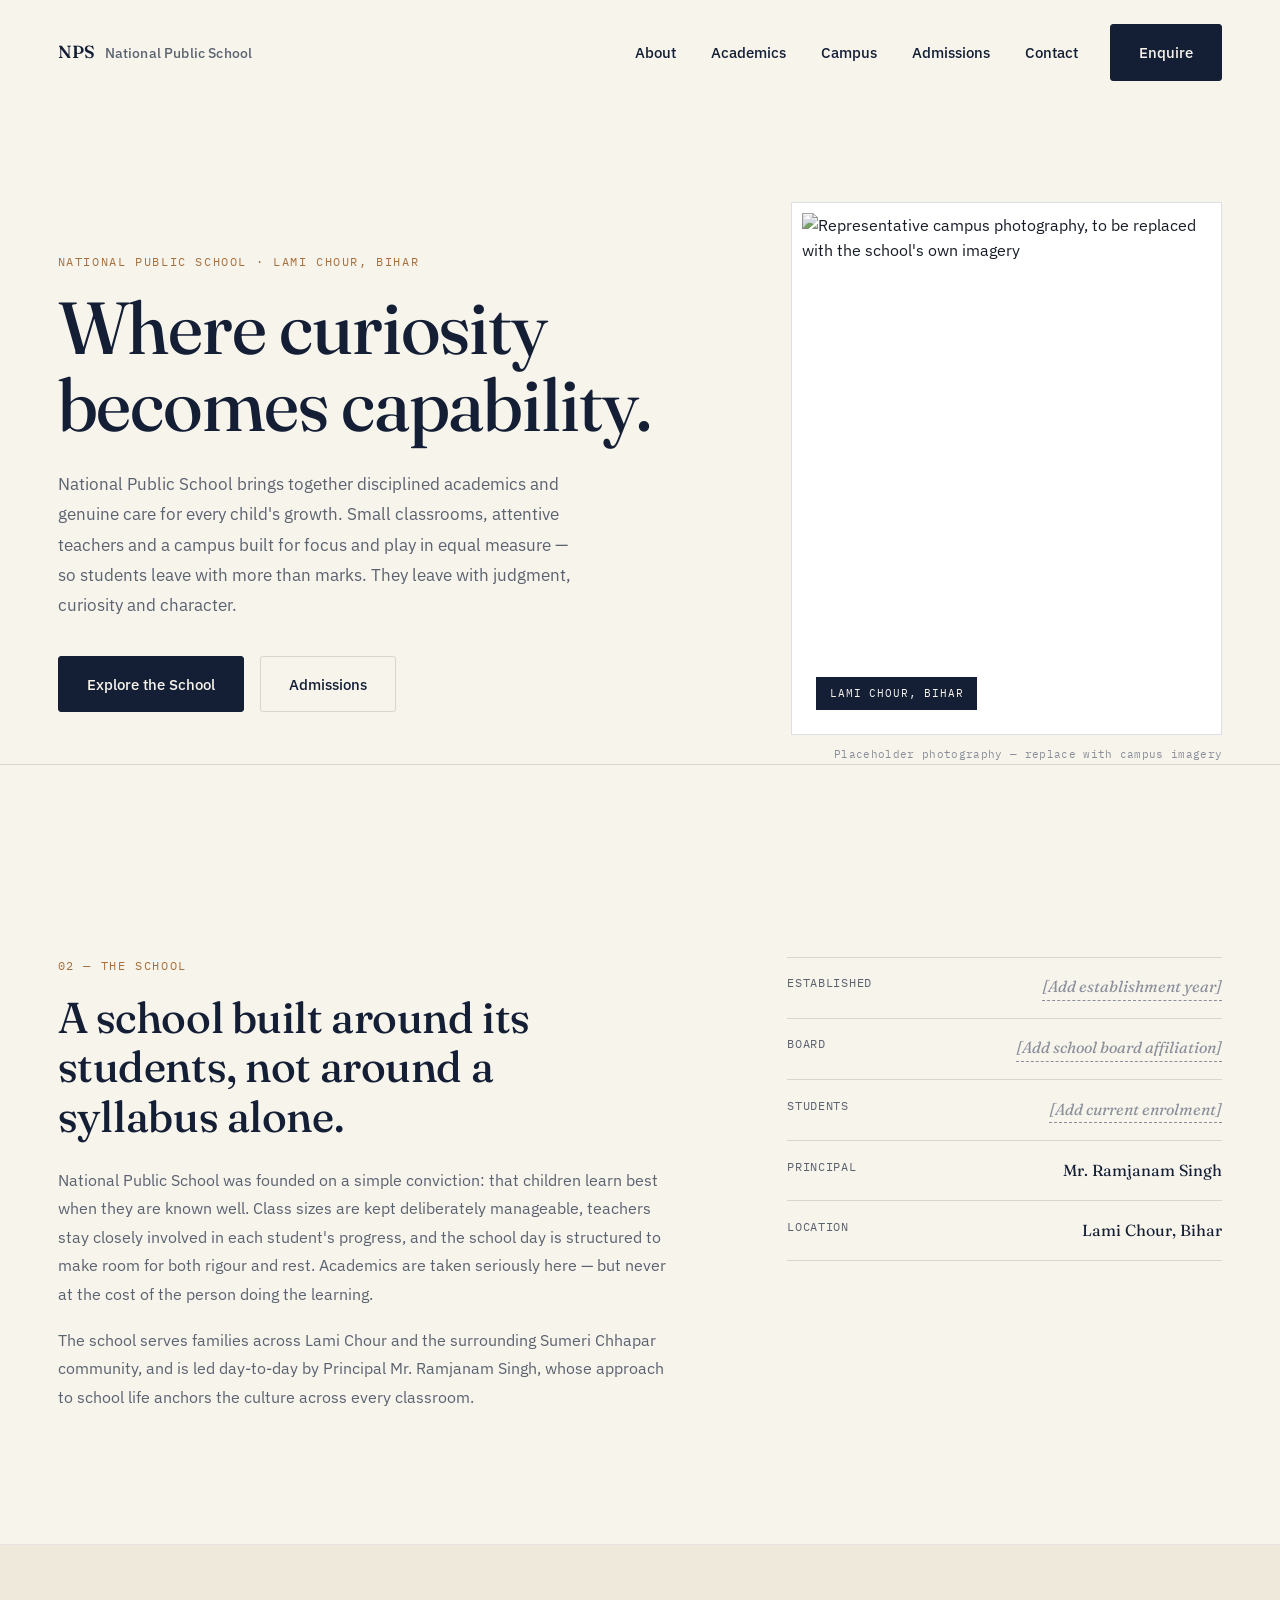
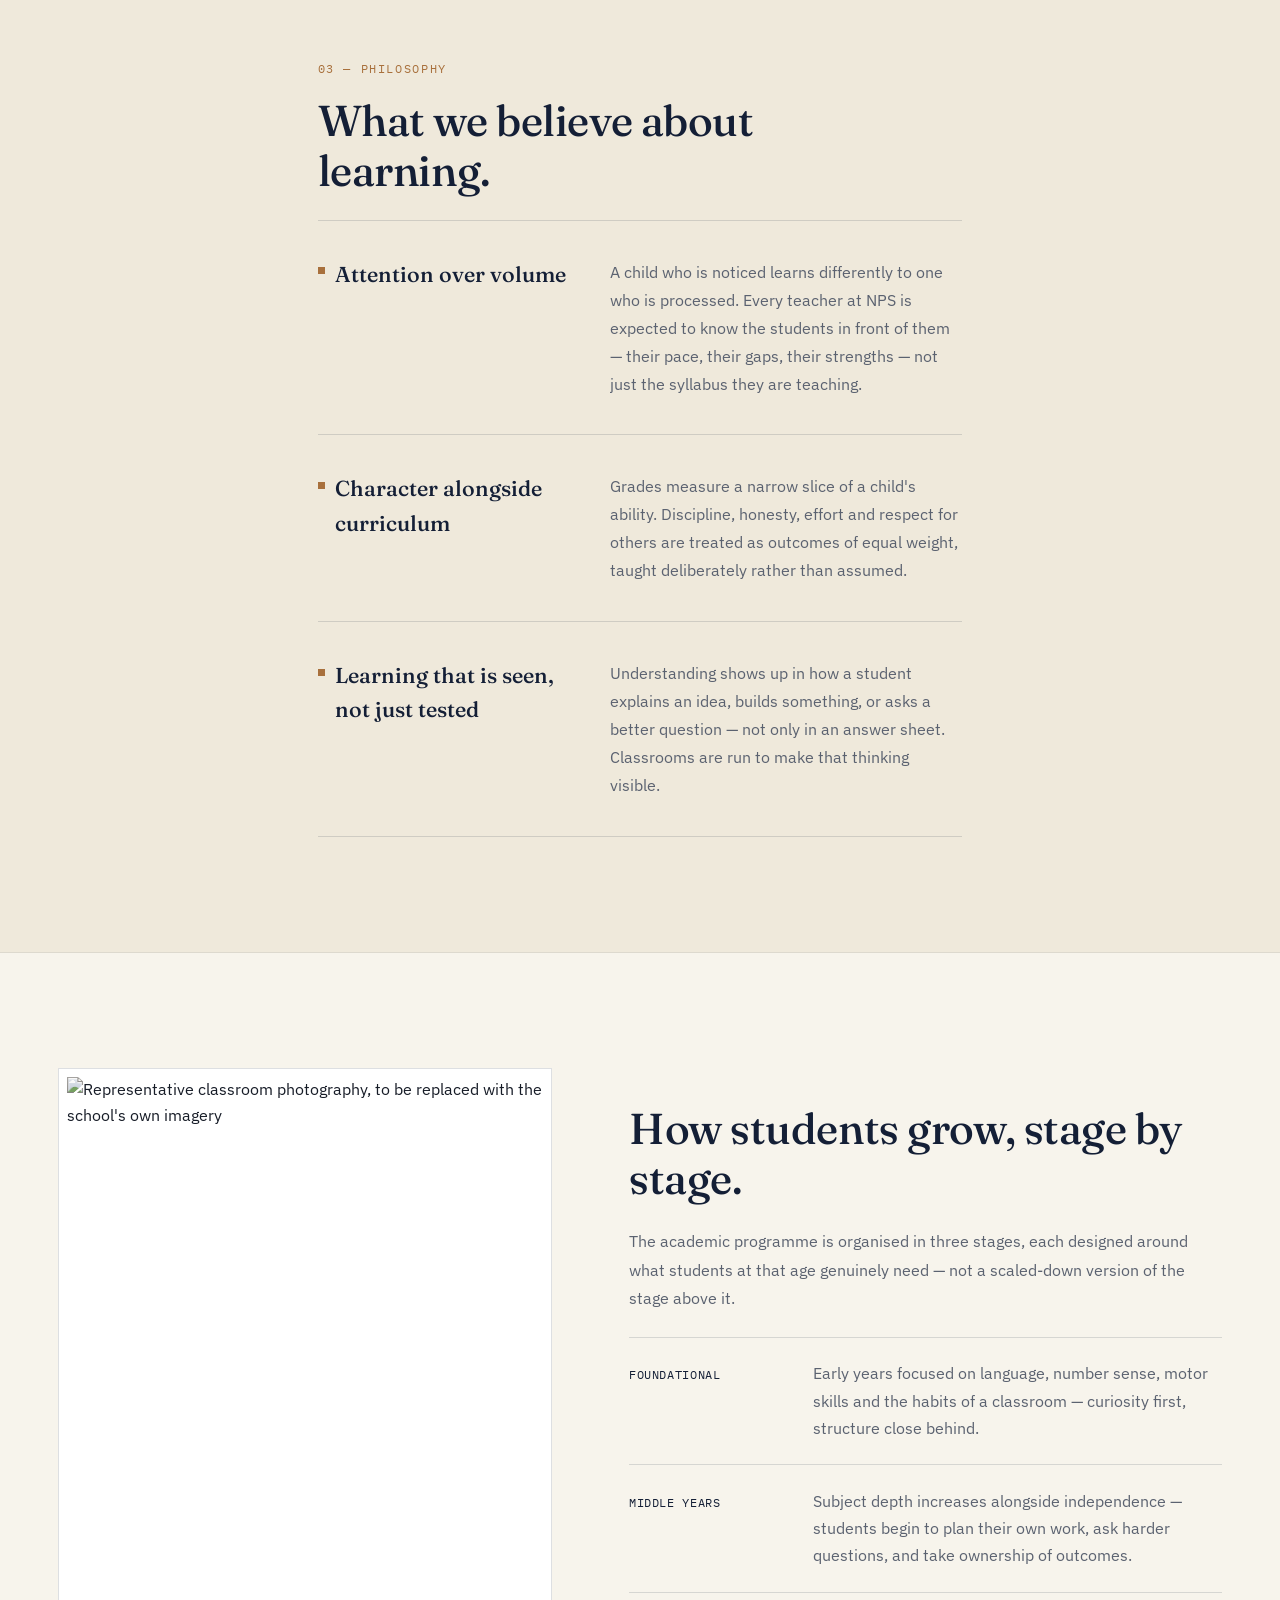
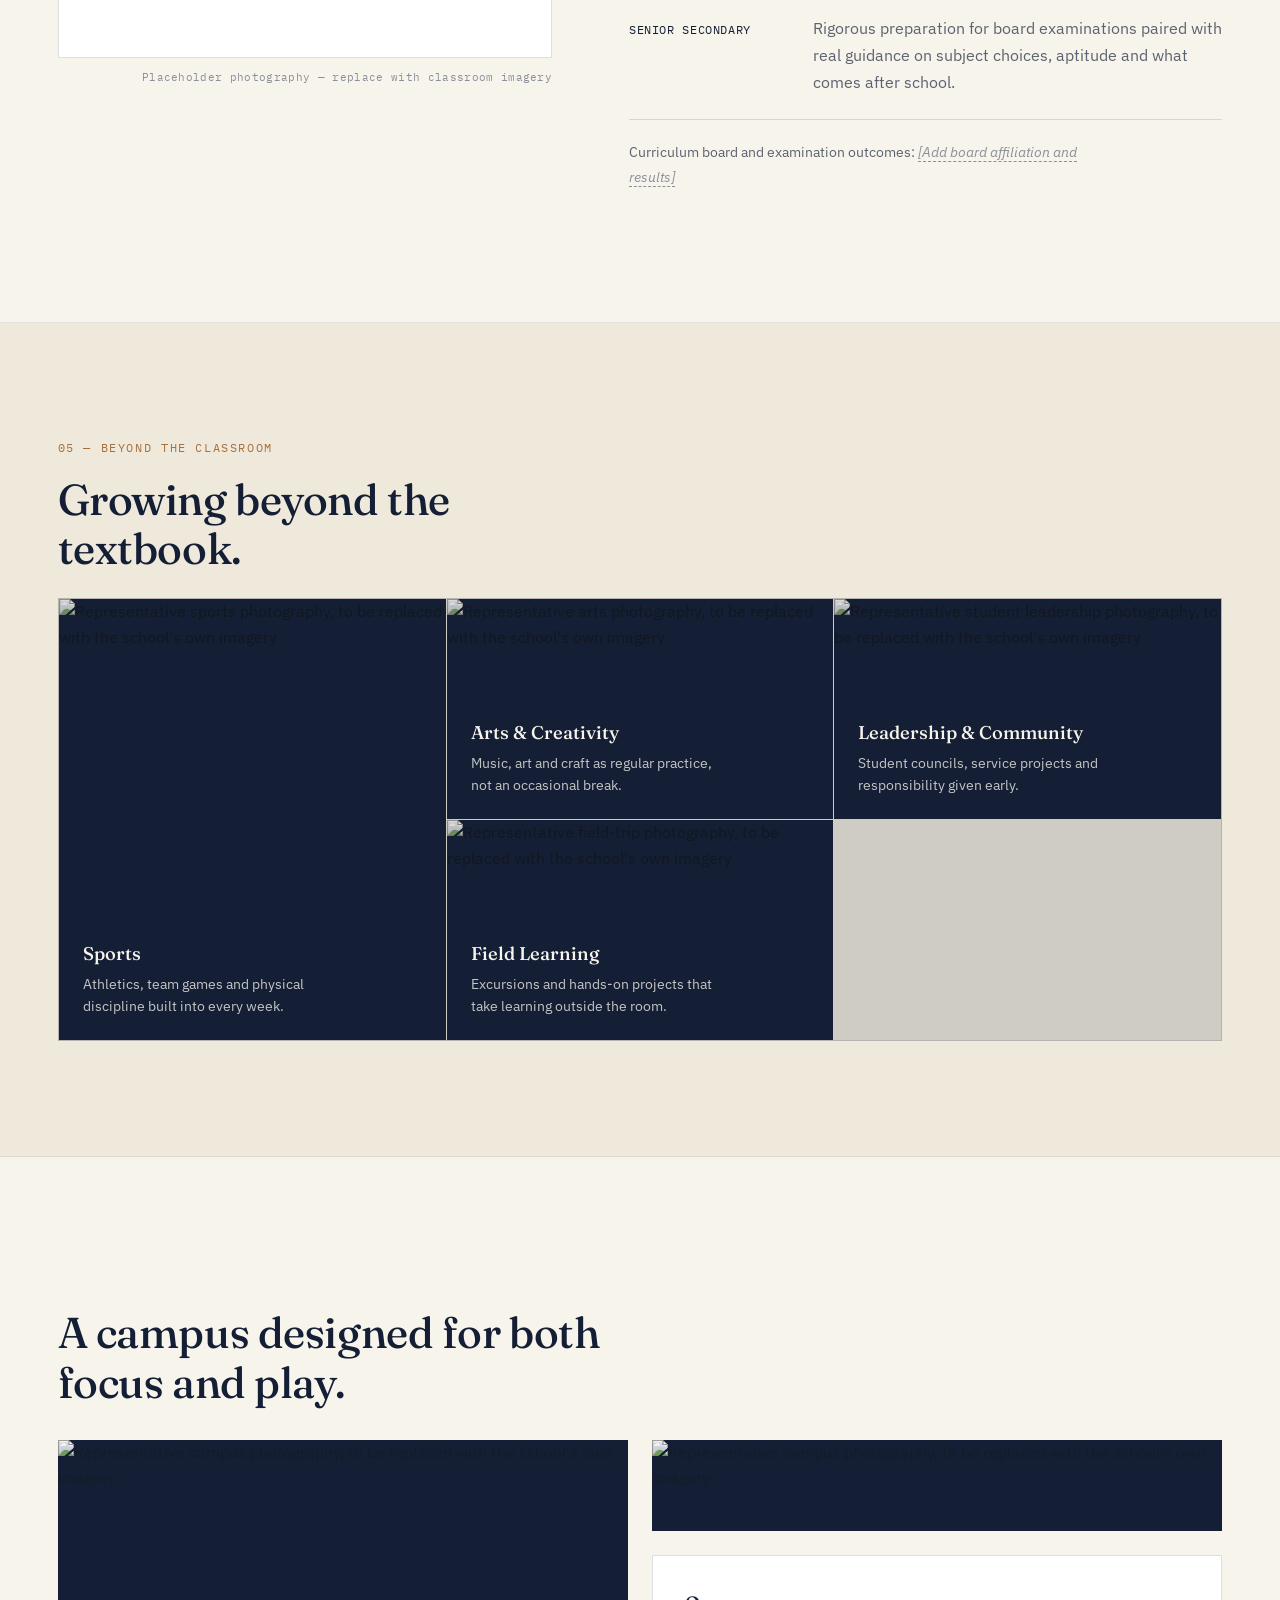
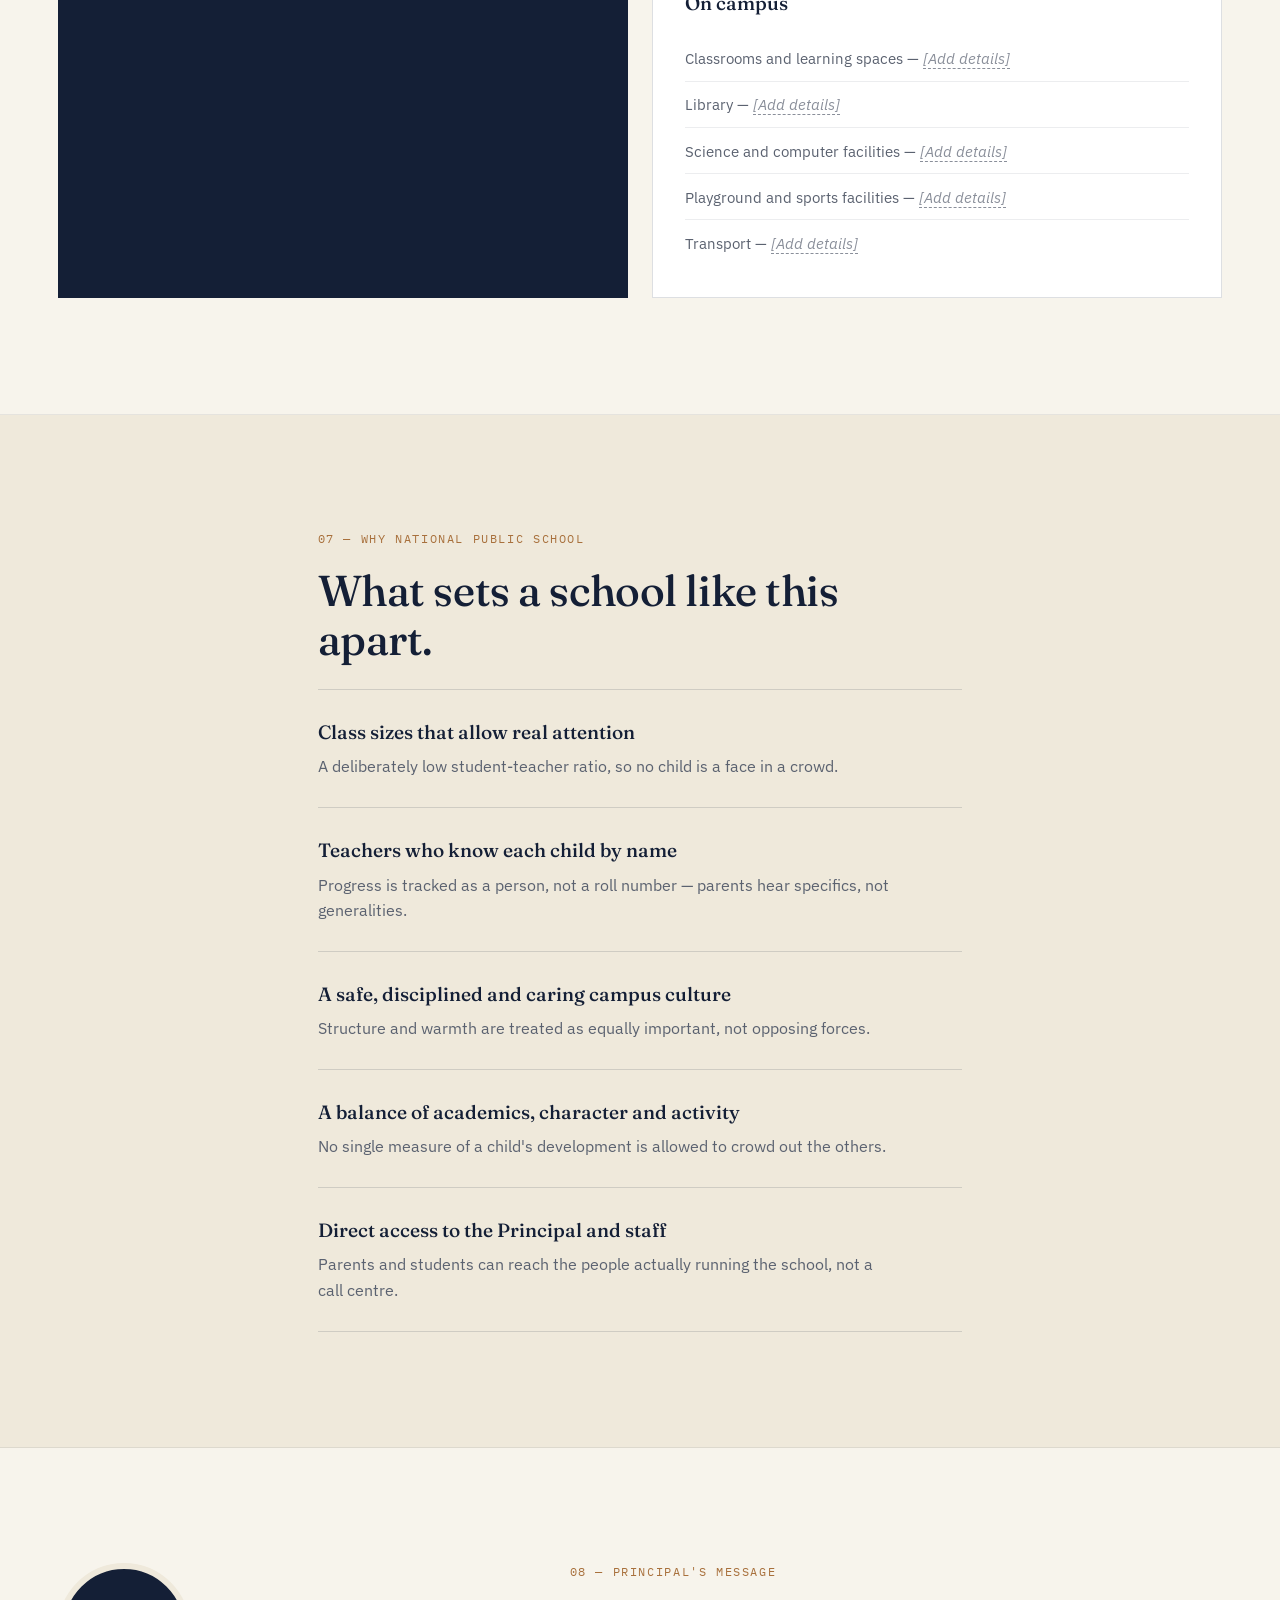
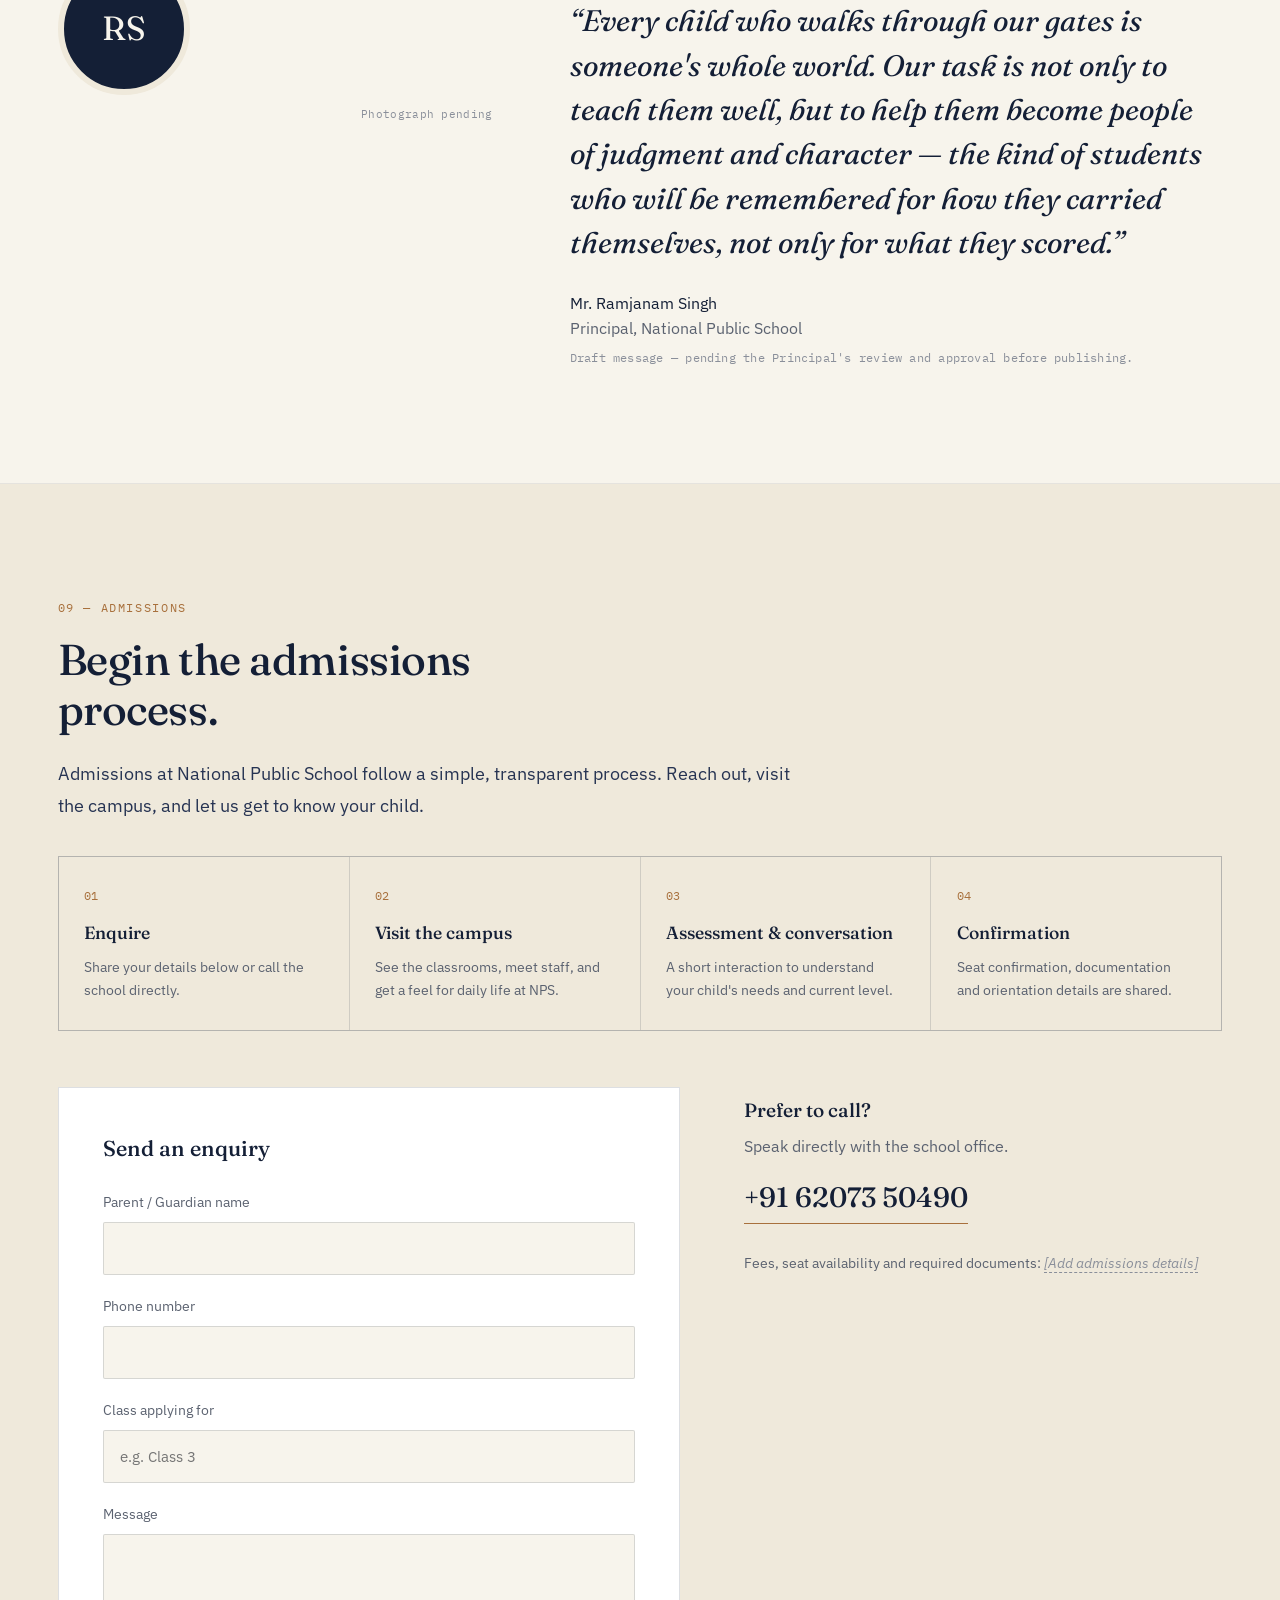
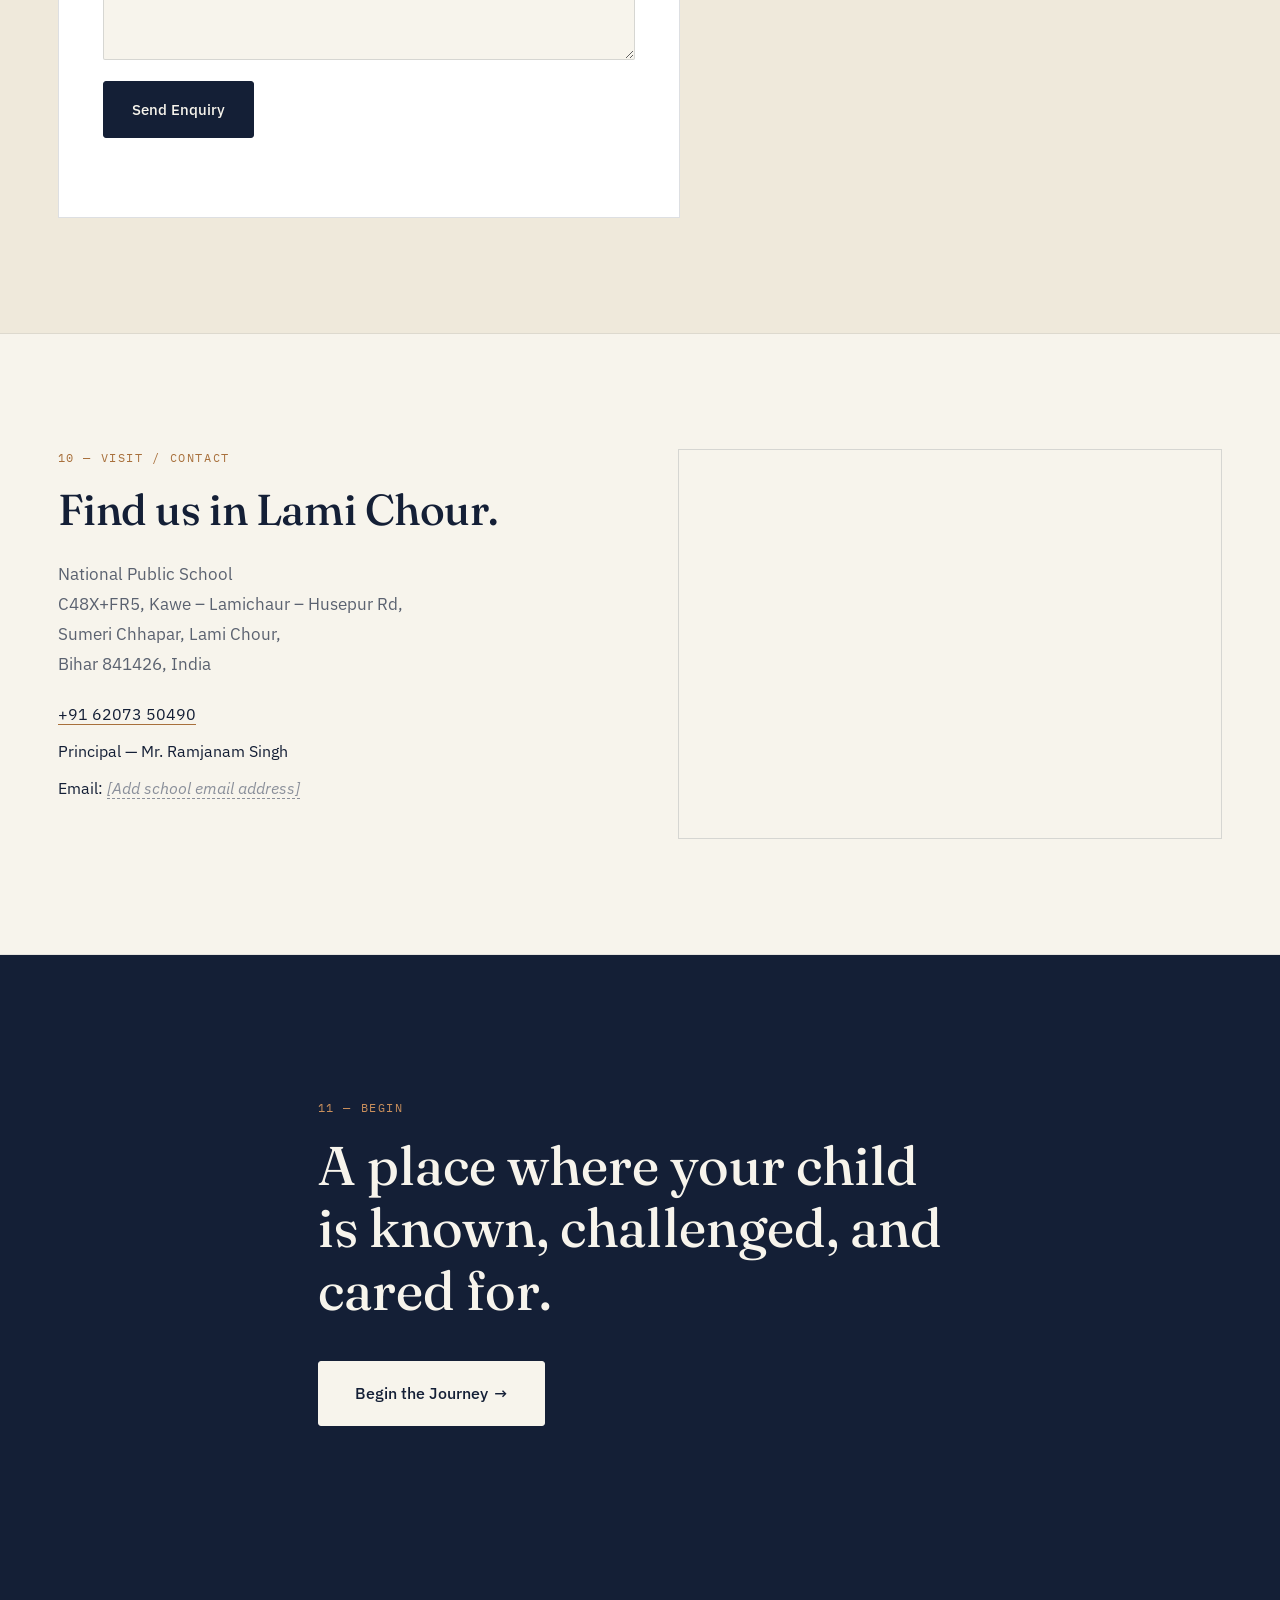
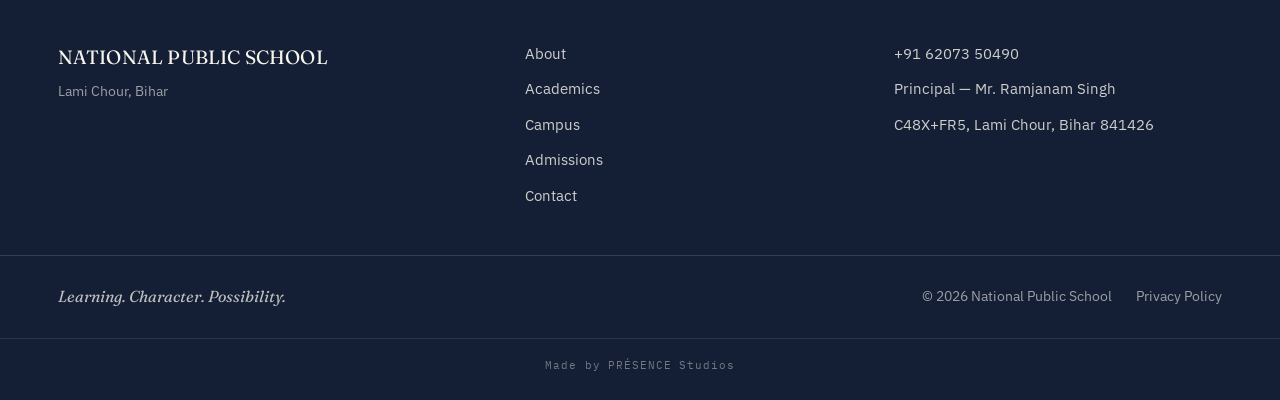
==== index.html @ c452e94c "Add files via upload" ====
<!DOCTYPE html>
<html lang="en">
<head>
<meta charset="UTF-8">
<meta name="viewport" content="width=device-width, initial-scale=1.0">
<title>National Public School — Lami Chour, Bihar</title>
<meta name="description" content="National Public School, Lami Chour, Bihar. An institution built on disciplined academics, attentive teaching and genuine care for every student's growth.">
<meta name="theme-color" content="#141f36">
<link rel="icon" href="data:image/svg+xml,%3Csvg xmlns='http://www.w3.org/2000/svg' viewBox='0 0 64 64'%3E%3Crect width='64' height='64' rx='10' fill='%23141f36'/%3E%3Ctext x='32' y='42' font-family='Georgia,serif' font-size='30' fill='%23f7f4ec' text-anchor='middle'%3EN%3C/text%3E%3Ccircle cx='49' cy='16' r='4' fill='%23a8703c'/%3E%3C/svg%3E">
<link rel="preconnect" href="https://fonts.googleapis.com">
<link rel="preconnect" href="https://fonts.gstatic.com" crossorigin>
<link href="https://fonts.googleapis.com/css2?family=Fraunces:ital,opsz,wght@0,9..144,380;0,9..144,470;0,9..144,560;1,9..144,420&family=IBM+Plex+Sans:wght@400;500;600&family=IBM+Plex+Mono:wght@400;500&display=swap" rel="stylesheet">
<link rel="stylesheet" href="style.css">
</head>
<body>

<a class="skip-link" href="#main">Skip to main content</a>

<header class="site-header" id="siteHeader">
  <div class="nav-inner">
    <a class="brand" href="#top">
      <span class="brand-mark">NPS</span>
      <span class="brand-full">National&nbsp;Public&nbsp;School</span>
    </a>
    <nav class="primary-nav" aria-label="Primary">
      <ul>
        <li><a href="#school">About</a></li>
        <li><a href="#academics">Academics</a></li>
        <li><a href="#campus">Campus</a></li>
        <li><a href="#admissions">Admissions</a></li>
        <li><a href="#contact">Contact</a></li>
      </ul>
    </nav>
    <a class="btn btn-primary nav-cta" href="#admissions-form">Enquire</a>
    <button class="nav-toggle" id="navToggle" aria-expanded="false" aria-controls="mobileNav" aria-label="Open menu">
      <span></span><span></span><span></span>
    </button>
  </div>
</header>

<div class="mobile-nav" id="mobileNav">
  <nav aria-label="Mobile">
    <ul>
      <li><a href="#school">About</a></li>
      <li><a href="#academics">Academics</a></li>
      <li><a href="#campus">Campus</a></li>
      <li><a href="#admissions">Admissions</a></li>
      <li><a href="#contact">Contact</a></li>
    </ul>
  </nav>
  <a class="btn btn-primary mobile-cta" href="#admissions-form">Enquire Now</a>
  <div class="mobile-nav-foot">
    <a href="tel:+916207350490">+91 62073 50490</a>
    <span>Lami Chour, Bihar</span>
  </div>
</div>

<main id="main">

<section class="hero" id="top">
  <div class="hero-inner">
    <div class="hero-copy">
      <p class="eyebrow reveal">National Public School · Lami Chour, Bihar</p>
      <h1 class="hero-headline reveal">Where curiosity becomes capability.</h1>
      <p class="hero-sub reveal">National Public School brings together disciplined academics and genuine care for every child's growth. Small classrooms, attentive teachers and a campus built for focus and play in equal measure — so students leave with more than marks. They leave with judgment, curiosity and character.</p>
      <div class="hero-actions reveal">
        <a class="btn btn-primary" href="#school">Explore the School</a>
        <a class="btn btn-ghost" href="#admissions">Admissions</a>
      </div>
    </div>
    <div class="hero-visual reveal">
      <div class="hero-frame">
        <img src="https://picsum.photos/seed/nps-campus-hero/900/1120" alt="Representative campus photography, to be replaced with the school's own imagery" loading="eager">
        <span class="hero-chip">Lami Chour, Bihar</span>
      </div>
      <p class="img-note">Placeholder photography — replace with campus imagery</p>
    </div>
  </div>
  <div class="hero-line" aria-hidden="true"></div>
</section>

<section class="section" id="school">
  <div class="container split-60-40">
    <div class="split-main">
      <p class="eyebrow reveal">02 — The School</p>
      <h2 class="section-heading reveal">A school built around its students, not around a syllabus alone.</h2>
      <p class="body-text reveal">National Public School was founded on a simple conviction: that children learn best when they are known well. Class sizes are kept deliberately manageable, teachers stay closely involved in each student's progress, and the school day is structured to make room for both rigour and rest. Academics are taken seriously here — but never at the cost of the person doing the learning.</p>
      <p class="body-text reveal">The school serves families across Lami Chour and the surrounding Sumeri Chhapar community, and is led day-to-day by Principal Mr. Ramjanam Singh, whose approach to school life anchors the culture across every classroom.</p>
    </div>
    <div class="split-aside reveal">
      <dl class="fact-sheet">
        <div class="fact-row">
          <dt>Established</dt>
          <dd class="placeholder" title="Placeholder — replace with verified information">[Add establishment year]</dd>
        </div>
        <div class="fact-row">
          <dt>Board</dt>
          <dd class="placeholder" title="Placeholder — replace with verified information">[Add school board affiliation]</dd>
        </div>
        <div class="fact-row">
          <dt>Students</dt>
          <dd class="placeholder" title="Placeholder — replace with verified information">[Add current enrolment]</dd>
        </div>
        <div class="fact-row">
          <dt>Principal</dt>
          <dd>Mr. Ramjanam Singh</dd>
        </div>
        <div class="fact-row">
          <dt>Location</dt>
          <dd>Lami Chour, Bihar</dd>
        </div>
      </dl>
    </div>
  </div>
</section>

<section class="section section-alt" id="philosophy">
  <div class="container narrow">
    <p class="eyebrow reveal">03 — Philosophy</p>
    <h2 class="section-heading reveal">What we believe about learning.</h2>
    <ul class="pillar-list">
      <li class="pillar reveal">
        <h3>Attention over volume</h3>
        <p>A child who is noticed learns differently to one who is processed. Every teacher at NPS is expected to know the students in front of them — their pace, their gaps, their strengths — not just the syllabus they are teaching.</p>
      </li>
      <li class="pillar reveal">
        <h3>Character alongside curriculum</h3>
        <p>Grades measure a narrow slice of a child's ability. Discipline, honesty, effort and respect for others are treated as outcomes of equal weight, taught deliberately rather than assumed.</p>
      </li>
      <li class="pillar reveal">
        <h3>Learning that is seen, not just tested</h3>
        <p>Understanding shows up in how a student explains an idea, builds something, or asks a better question — not only in an answer sheet. Classrooms are run to make that thinking visible.</p>
      </li>
    </ul>
  </div>
</section>

<section class="section" id="academics">
  <div class="container split-45-55">
    <div class="split-aside reveal">
      <div class="media-frame">
        <img src="https://picsum.photos/seed/nps-academics/900/1080" alt="Representative classroom photography, to be replaced with the school's own imagery" loading="lazy">
      </div>
      <p class="img-note">Placeholder photography — replace with classroom imagery</p>
    </div>
    <div class="split-main">
      <p class="eyebrow reveal">04 — Academics</p>
      <h2 class="section-heading reveal">How students grow, stage by stage.</h2>
      <p class="body-text reveal">The academic programme is organised in three stages, each designed around what students at that age genuinely need — not a scaled-down version of the stage above it.</p>
      <div class="stage-list">
        <div class="stage reveal">
          <span class="stage-tag">Foundational</span>
          <p>Early years focused on language, number sense, motor skills and the habits of a classroom — curiosity first, structure close behind.</p>
        </div>
        <div class="stage reveal">
          <span class="stage-tag">Middle Years</span>
          <p>Subject depth increases alongside independence — students begin to plan their own work, ask harder questions, and take ownership of outcomes.</p>
        </div>
        <div class="stage reveal">
          <span class="stage-tag">Senior Secondary</span>
          <p>Rigorous preparation for board examinations paired with real guidance on subject choices, aptitude and what comes after school.</p>
        </div>
      </div>
      <p class="body-text small-note reveal">Curriculum board and examination outcomes: <span class="placeholder" title="Placeholder — replace with verified information">[Add board affiliation and results]</span></p>
    </div>
  </div>
</section>

<section class="section section-alt" id="beyond">
  <div class="container wide">
    <p class="eyebrow reveal">05 — Beyond the Classroom</p>
    <h2 class="section-heading reveal">Growing beyond the textbook.</h2>
    <div class="bento">
      <a class="bento-tile bento-large reveal" href="#beyond">
        <img src="https://picsum.photos/seed/nps-sports/1100/1300" alt="Representative sports photography, to be replaced with the school's own imagery" loading="lazy">
        <span class="bento-label">
          <strong>Sports</strong>
          <em>Athletics, team games and physical discipline built into every week.</em>
        </span>
      </a>
      <a class="bento-tile reveal" href="#beyond">
        <img src="https://picsum.photos/seed/nps-arts/700/560" alt="Representative arts photography, to be replaced with the school's own imagery" loading="lazy">
        <span class="bento-label">
          <strong>Arts &amp; Creativity</strong>
          <em>Music, art and craft as regular practice, not an occasional break.</em>
        </span>
      </a>
      <a class="bento-tile reveal" href="#beyond">
        <img src="https://picsum.photos/seed/nps-leadership/700/560" alt="Representative student leadership photography, to be replaced with the school's own imagery" loading="lazy">
        <span class="bento-label">
          <strong>Leadership &amp; Community</strong>
          <em>Student councils, service projects and responsibility given early.</em>
        </span>
      </a>
      <a class="bento-tile reveal" href="#beyond">
        <img src="https://picsum.photos/seed/nps-field/700/560" alt="Representative field-trip photography, to be replaced with the school's own imagery" loading="lazy">
        <span class="bento-label">
          <strong>Field Learning</strong>
          <em>Excursions and hands-on projects that take learning outside the room.</em>
        </span>
      </a>
    </div>
  </div>
</section>

<section class="section" id="campus">
  <div class="container wide">
    <p class="eyebrow reveal">06 — Campus</p>
    <h2 class="section-heading reveal">A campus designed for both focus and play.</h2>
    <div class="campus-grid">
      <div class="campus-media campus-media-tall reveal">
        <img src="https://picsum.photos/seed/nps-campus-wide/1000/1300" alt="Representative campus photography, to be replaced with the school's own imagery" loading="lazy">
        <p class="img-note img-note-light">Placeholder photography — replace with campus imagery</p>
      </div>
      <div class="campus-media reveal">
        <img src="https://picsum.photos/seed/nps-campus-close/1000/700" alt="Representative campus photography, to be replaced with the school's own imagery" loading="lazy">
        <p class="img-note img-note-light">Placeholder photography — replace with campus imagery</p>
      </div>
      <div class="campus-facts reveal">
        <h3>On campus</h3>
        <ul class="facilities">
          <li>Classrooms and learning spaces — <span class="placeholder" title="Placeholder — replace with verified information">[Add details]</span></li>
          <li>Library — <span class="placeholder" title="Placeholder — replace with verified information">[Add details]</span></li>
          <li>Science and computer facilities — <span class="placeholder" title="Placeholder — replace with verified information">[Add details]</span></li>
          <li>Playground and sports facilities — <span class="placeholder" title="Placeholder — replace with verified information">[Add details]</span></li>
          <li>Transport — <span class="placeholder" title="Placeholder — replace with verified information">[Add details]</span></li>
        </ul>
      </div>
    </div>
  </div>
</section>

<section class="section section-alt" id="why">
  <div class="container narrow">
    <p class="eyebrow reveal">07 — Why National Public School</p>
    <h2 class="section-heading reveal">What sets a school like this apart.</h2>
    <ul class="reason-list">
      <li class="reveal">
        <h3>Class sizes that allow real attention</h3>
        <p>A deliberately low student-teacher ratio, so no child is a face in a crowd.</p>
      </li>
      <li class="reveal">
        <h3>Teachers who know each child by name</h3>
        <p>Progress is tracked as a person, not a roll number — parents hear specifics, not generalities.</p>
      </li>
      <li class="reveal">
        <h3>A safe, disciplined and caring campus culture</h3>
        <p>Structure and warmth are treated as equally important, not opposing forces.</p>
      </li>
      <li class="reveal">
        <h3>A balance of academics, character and activity</h3>
        <p>No single measure of a child's development is allowed to crowd out the others.</p>
      </li>
      <li class="reveal">
        <h3>Direct access to the Principal and staff</h3>
        <p>Parents and students can reach the people actually running the school, not a call centre.</p>
      </li>
    </ul>
  </div>
</section>

<section class="section" id="principal">
  <div class="container split-40-60">
    <div class="split-aside reveal">
      <div class="principal-avatar">
        <span>RS</span>
      </div>
      <p class="img-note">Photograph pending</p>
    </div>
    <div class="split-main">
      <p class="eyebrow reveal">08 — Principal's Message</p>
      <blockquote class="principal-quote reveal">
        <p>Every child who walks through our gates is someone's whole world. Our task is not only to teach them well, but to help them become people of judgment and character — the kind of students who will be remembered for how they carried themselves, not only for what they scored.</p>
      </blockquote>
      <p class="principal-attribution reveal">Mr. Ramjanam Singh<br><span>Principal, National Public School</span></p>
      <p class="draft-note reveal">Draft message — pending the Principal's review and approval before publishing.</p>
    </div>
  </div>
</section>

<section class="section section-alt" id="admissions">
  <div class="container">
    <p class="eyebrow reveal">09 — Admissions</p>
    <h2 class="section-heading reveal">Begin the admissions process.</h2>
    <p class="body-text lead-text reveal">Admissions at National Public School follow a simple, transparent process. Reach out, visit the campus, and let us get to know your child.</p>
    <ol class="steps">
      <li class="reveal">
        <span class="step-num">01</span>
        <h3>Enquire</h3>
        <p>Share your details below or call the school directly.</p>
      </li>
      <li class="reveal">
        <span class="step-num">02</span>
        <h3>Visit the campus</h3>
        <p>See the classrooms, meet staff, and get a feel for daily life at NPS.</p>
      </li>
      <li class="reveal">
        <span class="step-num">03</span>
        <h3>Assessment &amp; conversation</h3>
        <p>A short interaction to understand your child's needs and current level.</p>
      </li>
      <li class="reveal">
        <span class="step-num">04</span>
        <h3>Confirmation</h3>
        <p>Seat confirmation, documentation and orientation details are shared.</p>
      </li>
    </ol>

    <div class="admissions-grid">
      <form class="enquiry-form reveal" id="enquiryForm" novalidate>
        <h3 id="admissions-form">Send an enquiry</h3>
        <div class="form-row">
          <label for="parentName">Parent / Guardian name</label>
          <input type="text" id="parentName" name="parentName" autocomplete="name" required>
        </div>
        <div class="form-row">
          <label for="parentPhone">Phone number</label>
          <input type="tel" id="parentPhone" name="parentPhone" autocomplete="tel" required>
        </div>
        <div class="form-row">
          <label for="admissionClass">Class applying for</label>
          <input type="text" id="admissionClass" name="admissionClass" placeholder="e.g. Class 3" autocomplete="off">
        </div>
        <div class="form-row">
          <label for="enquiryMessage">Message</label>
          <textarea id="enquiryMessage" name="enquiryMessage" rows="4"></textarea>
        </div>
        <button class="btn btn-primary" type="submit">Send Enquiry</button>
        <p class="form-status" id="formStatus" role="status" aria-live="polite"></p>
      </form>
      <div class="admissions-note reveal">
        <h3>Prefer to call?</h3>
        <p>Speak directly with the school office.</p>
        <a class="phone-link" href="tel:+916207350490">+91 62073 50490</a>
        <p class="body-text small-note">Fees, seat availability and required documents: <span class="placeholder" title="Placeholder — replace with verified information">[Add admissions details]</span></p>
      </div>
    </div>
  </div>
</section>

<section class="section" id="contact">
  <div class="container split-50-50">
    <div class="split-main reveal">
      <p class="eyebrow">10 — Visit / Contact</p>
      <h2 class="section-heading">Find us in Lami Chour.</h2>
      <address class="contact-address">
        National Public School<br>
        C48X+FR5, Kawe – Lamichaur – Husepur Rd,<br>
        Sumeri Chhapar, Lami Chour,<br>
        Bihar 841426, India
      </address>
      <p class="contact-line"><a href="tel:+916207350490">+91 62073 50490</a></p>
      <p class="contact-line">Principal — Mr. Ramjanam Singh</p>
      <p class="contact-line email-line">Email: <span class="placeholder" title="Placeholder — replace with verified information">[Add school email address]</span></p>
    </div>
    <div class="map-frame reveal">
      <iframe
        title="Map showing National Public School, Lami Chour, Bihar"
        src="https://www.google.com/maps?q=C48X%2BFR5%2C+Kawe+%E2%80%93+Lamichaur+%E2%80%93+Husepur+Rd%2C+Sumeri+Chhapar%2C+Lami+Chour%2C+Bihar+841426&output=embed"
        loading="lazy"
        referrerpolicy="no-referrer-when-downgrade">
      </iframe>
    </div>
  </div>
</section>

<section class="closing" id="closing">
  <div class="container narrow">
    <p class="eyebrow reveal">11 — Begin</p>
    <h2 class="closing-headline reveal">A place where your child is known, challenged, and cared for.</h2>
    <a class="btn btn-primary btn-large reveal" href="#admissions-form">Begin the Journey<span aria-hidden="true"> →</span></a>
  </div>
</section>

</main>

<footer class="site-footer">
  <div class="container footer-grid">
    <div class="footer-brand">
      <span class="footer-mark">NATIONAL PUBLIC SCHOOL</span>
      <span class="footer-place">Lami Chour, Bihar</span>
    </div>
    <nav class="footer-nav" aria-label="Footer">
      <a href="#school">About</a>
      <a href="#academics">Academics</a>
      <a href="#campus">Campus</a>
      <a href="#admissions">Admissions</a>
      <a href="#contact">Contact</a>
    </nav>
    <div class="footer-contact">
      <a href="tel:+916207350490">+91 62073 50490</a>
      <span>Principal — Mr. Ramjanam Singh</span>
      <span>C48X+FR5, Lami Chour, Bihar 841426</span>
    </div>
  </div>
  <div class="container footer-bottom">
    <p class="footer-tagline">Learning. Character. Possibility.</p>
    <div class="footer-legal">
      <span>© <span id="year"></span> National Public School</span>
      <a href="privacy.html">Privacy Policy</a>
    </div>
  </div>
  <div class="footer-signature">
    <p>Made by PRÉSENCE Studios</p>
  </div>
</footer>

<script src="script.js"></script>
</body>
</html>
---- style.css ----
:root {
  --ink: #141f36;
  --ink-soft: #263352;
  --canvas: #f7f4ec;
  --canvas-deep: #efe9db;
  --surface: #ffffff;
  --muted: #5b6270;
  --muted-soft: #8a8f9a;
  --accent: #a8703c;
  --accent-soft: #c98f5c;
  --line: rgba(20, 31, 54, 0.14);
  --line-soft: rgba(20, 31, 54, 0.08);
  --on-ink: #f7f4ec;
  --shadow: 0 18px 40px -24px rgba(20, 31, 54, 0.35);
  --radius-sm: 2px;
  --radius-md: 3px;
  --font-serif: "Fraunces", "Iowan Old Style", "Palatino Linotype", serif;
  --font-sans: "IBM Plex Sans", -apple-system, BlinkMacSystemFont, "Segoe UI", sans-serif;
  --font-mono: "IBM Plex Mono", ui-monospace, "SF Mono", monospace;
  --container-max: 1280px;
  --gutter: clamp(1.25rem, 4.5vw, 4rem);
  --section-pad: clamp(4.5rem, 9vw, 8rem);
  --ease: cubic-bezier(0.16, 1, 0.3, 1);
}

* {
  box-sizing: border-box;
}

html {
  scroll-behavior: smooth;
}

@media (prefers-reduced-motion: reduce) {
  html {
    scroll-behavior: auto;
  }
  * {
    animation-duration: 0.001ms !important;
    animation-iteration-count: 1 !important;
    transition-duration: 0.001ms !important;
    scroll-behavior: auto !important;
  }
}

body {
  margin: 0;
  background: var(--canvas);
  color: var(--ink);
  font-family: var(--font-sans);
  font-size: 16px;
  line-height: 1.6;
  -webkit-font-smoothing: antialiased;
  text-rendering: optimizeLegibility;
  overflow-x: hidden;
}

img {
  max-width: 100%;
  display: block;
}

a {
  color: inherit;
  text-decoration: none;
}

ul, ol {
  margin: 0;
  padding: 0;
  list-style: none;
}

h1, h2, h3, blockquote, p, dl, dd, figure, address {
  margin: 0;
}

button {
  font: inherit;
  cursor: pointer;
}

input, textarea {
  font: inherit;
}

.skip-link {
  position: absolute;
  left: 1rem;
  top: -100px;
  background: var(--ink);
  color: var(--on-ink);
  padding: 0.75rem 1.25rem;
  border-radius: var(--radius-sm);
  z-index: 999;
  transition: top 0.25s var(--ease);
}

.skip-link:focus {
  top: 1rem;
}

:focus-visible {
  outline: 2px solid var(--accent);
  outline-offset: 3px;
}

.container {
  max-width: var(--container-max);
  margin: 0 auto;
  padding: 0 var(--gutter);
}

.container.narrow {
  max-width: 760px;
}

.container.wide {
  max-width: 1360px;
}

.eyebrow {
  font-family: var(--font-mono);
  font-size: 0.72rem;
  letter-spacing: 0.14em;
  text-transform: uppercase;
  color: var(--accent);
  margin-bottom: 1.1rem;
  display: block;
}

.section-heading {
  font-family: var(--font-serif);
  font-weight: 480;
  font-size: clamp(1.9rem, 3.4vw, 2.7rem);
  line-height: 1.15;
  letter-spacing: -0.01em;
  max-width: 20ch;
  margin-bottom: 1.5rem;
}

.body-text {
  max-width: 62ch;
  color: var(--muted);
  font-size: 1.02rem;
  line-height: 1.75;
  margin-bottom: 1.1rem;
}

.body-text.lead-text {
  max-width: 68ch;
  font-size: 1.12rem;
  color: var(--ink-soft);
}

.small-note {
  font-size: 0.9rem;
}

.placeholder {
  color: var(--muted-soft);
  border-bottom: 1px dashed var(--muted-soft);
  font-style: italic;
  cursor: help;
}

.btn {
  display: inline-flex;
  align-items: center;
  gap: 0.4rem;
  font-family: var(--font-sans);
  font-weight: 500;
  font-size: 0.95rem;
  padding: 0.95rem 1.75rem;
  border-radius: var(--radius-md);
  border: 1px solid transparent;
  transition: transform 0.35s var(--ease), background 0.3s var(--ease), color 0.3s var(--ease), border-color 0.3s var(--ease);
}

.btn-primary {
  background: var(--ink);
  color: var(--on-ink);
  border-color: var(--ink);
}

.btn-primary:hover {
  background: var(--ink-soft);
  transform: translateY(-2px);
}

.btn-ghost {
  background: transparent;
  color: var(--ink);
  border-color: var(--line);
}

.btn-ghost:hover {
  border-color: var(--ink);
  transform: translateY(-2px);
}

.btn-large {
  padding: 1.15rem 2.25rem;
  font-size: 1.02rem;
}

.site-header {
  position: sticky;
  top: 0;
  z-index: 500;
  background: rgba(247, 244, 236, 0.9);
  backdrop-filter: blur(10px);
  -webkit-backdrop-filter: blur(10px);
  border-bottom: 1px solid transparent;
  transition: border-color 0.4s var(--ease), padding 0.4s var(--ease);
}

.site-header.is-scrolled {
  border-color: var(--line);
}

.nav-inner {
  max-width: var(--container-max);
  margin: 0 auto;
  padding: 1.5rem var(--gutter);
  display: flex;
  align-items: center;
  gap: 2rem;
  transition: padding 0.4s var(--ease);
}

.site-header.is-scrolled .nav-inner {
  padding-top: 0.9rem;
  padding-bottom: 0.9rem;
}

.brand {
  display: flex;
  align-items: baseline;
  gap: 0.6rem;
  font-family: var(--font-serif);
  font-weight: 560;
  letter-spacing: 0.01em;
  margin-right: auto;
}

.brand-mark {
  font-size: 1.1rem;
}

.brand-full {
  font-size: 0.85rem;
  color: var(--muted);
  font-family: var(--font-sans);
  font-weight: 500;
  display: none;
}

.primary-nav ul {
  display: flex;
  gap: 2.2rem;
}

.primary-nav a {
  font-size: 0.92rem;
  font-weight: 500;
  position: relative;
  padding-bottom: 0.3rem;
}

.primary-nav a::after {
  content: "";
  position: absolute;
  left: 0;
  bottom: 0;
  width: 0;
  height: 1px;
  background: var(--accent);
  transition: width 0.35s var(--ease);
}

.primary-nav a:hover::after {
  width: 100%;
}

.nav-cta {
  display: none;
}

.nav-toggle {
  width: 40px;
  height: 40px;
  background: transparent;
  border: 1px solid var(--line);
  border-radius: var(--radius-sm);
  display: flex;
  flex-direction: column;
  align-items: center;
  justify-content: center;
  gap: 5px;
}

.nav-toggle span {
  width: 18px;
  height: 1px;
  background: var(--ink);
  display: block;
  transition: transform 0.3s var(--ease), opacity 0.3s var(--ease);
}

.nav-toggle[aria-expanded="true"] span:nth-child(1) {
  transform: translateY(6px) rotate(45deg);
}

.nav-toggle[aria-expanded="true"] span:nth-child(2) {
  opacity: 0;
}

.nav-toggle[aria-expanded="true"] span:nth-child(3) {
  transform: translateY(-6px) rotate(-45deg);
}

.mobile-nav {
  position: fixed;
  inset: 0;
  background: var(--ink);
  color: var(--on-ink);
  z-index: 600;
  display: flex;
  flex-direction: column;
  justify-content: space-between;
  padding: 6rem var(--gutter) 3rem;
  transform: translateY(-100%);
  transition: transform 0.5s var(--ease);
}

.mobile-nav.is-open {
  transform: translateY(0);
}

.mobile-nav ul {
  display: flex;
  flex-direction: column;
  gap: 1.4rem;
}

.mobile-nav a {
  font-family: var(--font-serif);
  font-size: 2.1rem;
  font-weight: 460;
}

.mobile-cta {
  align-self: flex-start;
  margin-top: 2.5rem;
  background: var(--on-ink);
  color: var(--ink);
  border-color: var(--on-ink);
}

.mobile-nav-foot {
  display: flex;
  justify-content: space-between;
  font-size: 0.85rem;
  color: var(--canvas-deep);
  border-top: 1px solid rgba(247, 244, 236, 0.18);
  padding-top: 1.5rem;
  margin-top: 2rem;
}

body.nav-open {
  overflow: hidden;
}

.hero {
  position: relative;
  padding: clamp(3rem, 8vw, 6rem) 0 clamp(3rem, 6vw, 5rem);
}

.hero-inner {
  max-width: var(--container-max);
  margin: 0 auto;
  padding: 0 var(--gutter);
  display: grid;
  grid-template-columns: 1.35fr 1fr;
  gap: clamp(2.5rem, 6vw, 5rem);
  align-items: center;
}

.hero-headline {
  font-family: var(--font-serif);
  font-weight: 470;
  font-size: clamp(2.6rem, 6vw, 4.6rem);
  line-height: 1.05;
  letter-spacing: -0.015em;
  max-width: 14ch;
  margin-bottom: 1.6rem;
}

.hero-sub {
  max-width: 52ch;
  color: var(--muted);
  font-size: 1.08rem;
  line-height: 1.75;
  margin-bottom: 2.2rem;
}

.hero-actions {
  display: flex;
  gap: 1rem;
  flex-wrap: wrap;
}

.hero-visual {
  position: relative;
}

.hero-frame {
  position: relative;
  border: 1px solid var(--line);
  padding: 10px;
  background: var(--surface);
  margin-left: clamp(0px, 4vw, 2rem);
}

.hero-frame img {
  width: 100%;
  height: auto;
  aspect-ratio: 4 / 5;
  object-fit: cover;
  filter: grayscale(45%) sepia(8%) contrast(1.03) brightness(0.98);
}

.hero-chip {
  position: absolute;
  left: 24px;
  bottom: 24px;
  background: var(--ink);
  color: var(--on-ink);
  font-family: var(--font-mono);
  font-size: 0.68rem;
  letter-spacing: 0.08em;
  text-transform: uppercase;
  padding: 0.5rem 0.85rem;
}

.img-note {
  font-family: var(--font-mono);
  font-size: 0.68rem;
  letter-spacing: 0.03em;
  color: var(--muted-soft);
  margin-top: 0.7rem;
  text-align: right;
}

.img-note-light {
  color: rgba(247, 244, 236, 0.72);
  text-align: left;
  padding: 0.7rem 0.9rem 0;
}

.hero-line {
  height: 1px;
  background: var(--line);
  max-width: var(--container-max);
  margin: 0 auto;
}

.section {
  padding: var(--section-pad) 0;
  border-bottom: 1px solid var(--line-soft);
}

.section-alt {
  background: var(--canvas-deep);
}

.split-60-40,
.split-45-55,
.split-40-60,
.split-50-50 {
  display: grid;
  gap: clamp(2.5rem, 6vw, 5rem);
  align-items: start;
}

.split-60-40 {
  grid-template-columns: 1.5fr 1fr;
}

.split-45-55 {
  grid-template-columns: 1fr 1.2fr;
}

.split-40-60 {
  grid-template-columns: 1fr 1.5fr;
}

.split-50-50 {
  grid-template-columns: 1fr 1fr;
}

.fact-sheet {
  border-top: 1px solid var(--line);
}

.fact-row {
  display: flex;
  justify-content: space-between;
  gap: 1rem;
  padding: 1.05rem 0;
  border-bottom: 1px solid var(--line);
}

.fact-row dt {
  font-family: var(--font-mono);
  font-size: 0.74rem;
  letter-spacing: 0.06em;
  text-transform: uppercase;
  color: var(--muted);
}

.fact-row dd {
  font-family: var(--font-serif);
  font-size: 1rem;
  text-align: right;
}

.pillar-list {
  border-top: 1px solid var(--line);
}

.pillar {
  padding: 2.3rem 0;
  border-bottom: 1px solid var(--line);
  display: grid;
  grid-template-columns: 260px 1fr;
  gap: 2rem;
}

.pillar h3 {
  font-family: var(--font-serif);
  font-weight: 500;
  font-size: 1.35rem;
  position: relative;
  padding-left: 1.1rem;
}

.pillar h3::before {
  content: "";
  position: absolute;
  left: 0;
  top: 0.45em;
  width: 7px;
  height: 7px;
  background: var(--accent);
}

.pillar p {
  color: var(--muted);
  max-width: 58ch;
  line-height: 1.75;
}

.media-frame {
  border: 1px solid var(--line);
  padding: 8px;
  background: var(--surface);
}

.media-frame img {
  width: 100%;
  height: auto;
  aspect-ratio: 5 / 6;
  object-fit: cover;
  filter: grayscale(45%) sepia(8%) contrast(1.03) brightness(0.98);
}

.stage-list {
  border-top: 1px solid var(--line);
  margin: 1.5rem 0 1.2rem;
}

.stage {
  padding: 1.4rem 0;
  border-bottom: 1px solid var(--line);
  display: grid;
  grid-template-columns: 160px 1fr;
  gap: 1.5rem;
  align-items: baseline;
}

.stage-tag {
  font-family: var(--font-mono);
  font-size: 0.78rem;
  letter-spacing: 0.05em;
  text-transform: uppercase;
  color: var(--ink);
}

.stage p {
  color: var(--muted);
  line-height: 1.7;
  margin: 0;
}

.bento {
  display: grid;
  grid-template-columns: repeat(3, 1fr);
  grid-template-rows: repeat(2, 220px);
  gap: 1px;
  background: var(--line);
  border: 1px solid var(--line);
}

.bento-tile {
  position: relative;
  overflow: hidden;
  background: var(--ink);
  display: block;
}

.bento-large {
  grid-row: span 2;
}

.bento-tile img {
  width: 100%;
  height: 100%;
  object-fit: cover;
  filter: grayscale(50%) sepia(10%) contrast(1.05) brightness(0.85);
  transition: transform 0.7s var(--ease);
}

.bento-tile:hover img {
  transform: scale(1.05);
}

.bento-label {
  position: absolute;
  left: 0;
  right: 0;
  bottom: 0;
  padding: 1.4rem 1.5rem;
  background: linear-gradient(to top, rgba(20, 31, 54, 0.82), transparent);
  color: var(--on-ink);
  display: flex;
  flex-direction: column;
  gap: 0.35rem;
}

.bento-label strong {
  font-family: var(--font-serif);
  font-weight: 500;
  font-size: 1.15rem;
}

.bento-label em {
  font-style: normal;
  font-size: 0.85rem;
  color: rgba(247, 244, 236, 0.78);
  max-width: 32ch;
}

.campus-grid {
  display: grid;
  grid-template-columns: 1fr 1fr;
  grid-template-rows: auto auto;
  gap: 1.5rem;
  margin-top: 2rem;
}

.campus-media {
  overflow: hidden;
  background: var(--ink);
}

.campus-media-tall {
  grid-row: span 2;
}

.campus-media img {
  width: 100%;
  height: 100%;
  object-fit: cover;
  filter: grayscale(40%) sepia(8%) contrast(1.03) brightness(0.95);
  aspect-ratio: auto;
}

.campus-facts {
  border: 1px solid var(--line);
  padding: 2rem;
  background: var(--surface);
}

.campus-facts h3 {
  font-family: var(--font-serif);
  font-size: 1.2rem;
  font-weight: 500;
  margin-bottom: 1.1rem;
}

.facilities li {
  padding: 0.65rem 0;
  border-bottom: 1px solid var(--line-soft);
  color: var(--muted);
  font-size: 0.95rem;
}

.facilities li:last-child {
  border-bottom: none;
}

.reason-list {
  border-top: 1px solid var(--line);
}

.reason-list li {
  padding: 1.7rem 0;
  border-bottom: 1px solid var(--line);
}

.reason-list h3 {
  font-family: var(--font-serif);
  font-weight: 500;
  font-size: 1.2rem;
  margin-bottom: 0.4rem;
}

.reason-list p {
  color: var(--muted);
  max-width: 58ch;
}

.principal-avatar {
  width: 132px;
  height: 132px;
  border-radius: 50%;
  background: var(--ink);
  color: var(--on-ink);
  display: flex;
  align-items: center;
  justify-content: center;
  font-family: var(--font-serif);
  font-size: 2.1rem;
  border: 6px solid var(--canvas-deep);
}

.principal-quote {
  font-family: var(--font-serif);
  font-style: italic;
  font-weight: 420;
  font-size: clamp(1.35rem, 2.6vw, 1.85rem);
  line-height: 1.5;
  color: var(--ink);
  max-width: 34ch;
  margin-bottom: 1.6rem;
}

.principal-quote p::before {
  content: "\201C";
}

.principal-quote p::after {
  content: "\201D";
}

.principal-attribution {
  font-size: 0.98rem;
  margin-bottom: 0.5rem;
}

.principal-attribution span {
  color: var(--muted);
}

.draft-note {
  font-family: var(--font-mono);
  font-size: 0.72rem;
  color: var(--muted-soft);
  letter-spacing: 0.02em;
}

.steps {
  display: grid;
  grid-template-columns: repeat(4, 1fr);
  gap: 1px;
  background: var(--line);
  border: 1px solid var(--line);
  margin: 2.2rem 0 3.5rem;
}

.steps li {
  background: var(--canvas-deep);
  padding: 1.8rem 1.6rem;
}

.step-num {
  font-family: var(--font-mono);
  font-size: 0.78rem;
  color: var(--accent);
  display: block;
  margin-bottom: 0.8rem;
}

.steps h3 {
  font-family: var(--font-serif);
  font-weight: 500;
  font-size: 1.1rem;
  margin-bottom: 0.5rem;
}

.steps p {
  color: var(--muted);
  font-size: 0.9rem;
  margin: 0;
}

.admissions-grid {
  display: grid;
  grid-template-columns: 1.3fr 1fr;
  gap: clamp(2rem, 5vw, 4rem);
}

.enquiry-form {
  background: var(--surface);
  border: 1px solid var(--line);
  padding: clamp(1.75rem, 4vw, 2.75rem);
}

.enquiry-form h3 {
  font-family: var(--font-serif);
  font-size: 1.35rem;
  font-weight: 500;
  margin-bottom: 1.6rem;
}

.form-row {
  margin-bottom: 1.3rem;
  display: flex;
  flex-direction: column;
  gap: 0.5rem;
}

.form-row label {
  font-size: 0.85rem;
  color: var(--muted);
}

.form-row input,
.form-row textarea {
  border: 1px solid var(--line);
  background: var(--canvas);
  padding: 0.85rem 1rem;
  font-size: 0.95rem;
  color: var(--ink);
  border-radius: var(--radius-sm);
  transition: border-color 0.3s var(--ease);
  resize: vertical;
}

.form-row input:focus,
.form-row textarea:focus {
  border-color: var(--accent);
}

.form-status {
  margin-top: 1.1rem;
  font-size: 0.9rem;
  color: var(--accent);
  min-height: 1.2em;
}

.admissions-note {
  padding-top: 0.5rem;
}

.admissions-note h3 {
  font-family: var(--font-serif);
  font-size: 1.2rem;
  font-weight: 500;
  margin-bottom: 0.5rem;
}

.admissions-note > p {
  color: var(--muted);
  margin-bottom: 1rem;
}

.phone-link {
  display: inline-block;
  font-family: var(--font-serif);
  font-size: 1.75rem;
  font-weight: 480;
  border-bottom: 1px solid var(--accent);
  padding-bottom: 0.2rem;
  margin-bottom: 1.6rem;
}

.contact-address {
  font-style: normal;
  font-size: 1.05rem;
  line-height: 1.8;
  color: var(--muted);
  margin-bottom: 1.4rem;
}

.contact-line {
  margin-bottom: 0.7rem;
  font-size: 1rem;
}

.contact-line a {
  border-bottom: 1px solid var(--accent);
}

.email-line .placeholder {
  border-bottom-style: dashed;
}

.map-frame {
  border: 1px solid var(--line);
  overflow: hidden;
  min-height: 380px;
}

.map-frame iframe {
  width: 100%;
  height: 100%;
  min-height: 380px;
  border: 0;
  filter: grayscale(35%) contrast(1.05);
}

.closing {
  padding: clamp(5rem, 12vw, 9rem) 0;
  background: var(--ink);
  color: var(--on-ink);
  text-align: left;
}

.closing .eyebrow {
  color: var(--accent-soft);
}

.closing-headline {
  font-family: var(--font-serif);
  font-weight: 460;
  font-size: clamp(2.1rem, 5vw, 3.4rem);
  line-height: 1.15;
  max-width: 18ch;
  margin-bottom: 2.4rem;
}

.closing .btn-primary {
  background: var(--on-ink);
  color: var(--ink);
  border-color: var(--on-ink);
}

.closing .btn-primary:hover {
  background: var(--accent-soft);
  border-color: var(--accent-soft);
  color: var(--ink);
}

.site-footer {
  background: var(--ink);
  color: var(--on-ink);
  padding-top: clamp(3rem, 6vw, 4.5rem);
}

.footer-grid {
  display: grid;
  grid-template-columns: 1.3fr 1fr 1fr;
  gap: 2.5rem;
  padding-bottom: 3rem;
  border-bottom: 1px solid rgba(247, 244, 236, 0.14);
}

.footer-brand {
  display: flex;
  flex-direction: column;
  gap: 0.4rem;
}

.footer-mark {
  font-family: var(--font-serif);
  font-size: 1.2rem;
  letter-spacing: 0.01em;
}

.footer-place {
  color: rgba(247, 244, 236, 0.6);
  font-size: 0.9rem;
}

.footer-nav {
  display: flex;
  flex-direction: column;
  gap: 0.75rem;
}

.footer-nav a {
  font-size: 0.92rem;
  color: rgba(247, 244, 236, 0.82);
}

.footer-nav a:hover {
  color: var(--on-ink);
}

.footer-contact {
  display: flex;
  flex-direction: column;
  gap: 0.75rem;
  font-size: 0.92rem;
  color: rgba(247, 244, 236, 0.82);
}

.footer-bottom {
  display: flex;
  justify-content: space-between;
  align-items: center;
  flex-wrap: wrap;
  gap: 1rem;
  padding: 1.75rem var(--gutter);
}

.footer-tagline {
  font-family: var(--font-serif);
  font-style: italic;
  color: rgba(247, 244, 236, 0.75);
}

.footer-legal {
  display: flex;
  gap: 1.5rem;
  font-size: 0.85rem;
  color: rgba(247, 244, 236, 0.6);
}

.footer-legal a:hover {
  color: var(--on-ink);
}

.footer-signature {
  text-align: center;
  padding: 1.1rem var(--gutter) 1.6rem;
  border-top: 1px solid rgba(247, 244, 236, 0.1);
}

.footer-signature p {
  font-family: var(--font-mono);
  font-size: 0.7rem;
  letter-spacing: 0.08em;
  color: rgba(247, 244, 236, 0.42);
}

.reveal {
  opacity: 0;
  transform: translateY(18px);
  transition: opacity 0.8s var(--ease), transform 0.8s var(--ease);
}

.reveal.is-visible {
  opacity: 1;
  transform: translateY(0);
}

@media (prefers-reduced-motion: reduce) {
  .reveal {
    opacity: 1;
    transform: none;
    transition: none;
  }
}

@media (min-width: 1080px) {
  .brand-full {
    display: inline;
  }
  .nav-cta {
    display: inline-flex;
  }
  .nav-toggle {
    display: none;
  }
}

@media (max-width: 1079px) {
  .primary-nav {
    display: none;
  }
}

@media (max-width: 900px) {
  .hero-inner {
    grid-template-columns: 1fr;
  }
  .hero-frame {
    margin-left: 0;
    max-width: 420px;
  }
  .split-60-40,
  .split-45-55,
  .split-40-60,
  .split-50-50 {
    grid-template-columns: 1fr;
  }
  .split-45-55 .split-aside,
  .split-40-60 .split-aside {
    order: -1;
    max-width: 420px;
  }
  .pillar {
    grid-template-columns: 1fr;
    gap: 0.8rem;
  }
  .stage {
    grid-template-columns: 1fr;
    gap: 0.5rem;
  }
  .bento {
    grid-template-columns: repeat(2, 1fr);
    grid-template-rows: repeat(3, 200px);
  }
  .bento-large {
    grid-column: span 2;
    grid-row: span 1;
  }
  .campus-grid {
    grid-template-columns: 1fr;
  }
  .campus-media-tall {
    grid-row: auto;
  }
  .campus-media img {
    aspect-ratio: 4 / 3;
  }
  .steps {
    grid-template-columns: 1fr 1fr;
  }
  .admissions-grid {
    grid-template-columns: 1fr;
  }
  .footer-grid {
    grid-template-columns: 1fr;
    gap: 1.75rem;
  }
}

.policy-hero {
  padding: clamp(3.5rem, 8vw, 6rem) 0 clamp(2.5rem, 5vw, 4rem);
  border-bottom: 1px solid var(--line-soft);
}

.policy-heading {
  max-width: none;
}

.policy-meta {
  display: grid;
  grid-template-columns: repeat(3, 1fr);
  gap: 1.5rem;
  margin-top: 2.2rem;
  padding-top: 1.6rem;
  border-top: 1px solid var(--line);
}

.policy-meta dt {
  font-family: var(--font-mono);
  font-size: 0.68rem;
  letter-spacing: 0.08em;
  text-transform: uppercase;
  color: var(--muted);
  margin-bottom: 0.4rem;
}

.policy-meta dd {
  font-size: 0.92rem;
}

.policy-draft-note {
  margin-top: 1.8rem;
  padding: 0.9rem 1.1rem;
  background: var(--canvas-deep);
  border-left: 2px solid var(--accent);
}

.policy-body {
  padding-top: 0;
}

.policy-body h2 {
  font-family: var(--font-serif);
  font-weight: 500;
  font-size: 1.4rem;
  margin-top: 3rem;
  margin-bottom: 1rem;
  scroll-margin-top: 6rem;
}

.policy-toc {
  display: flex;
  flex-wrap: wrap;
  gap: 0.6rem 1.4rem;
  padding-bottom: 2.4rem;
  margin-bottom: 2.4rem;
  border-bottom: 1px solid var(--line);
}

.policy-toc a {
  font-size: 0.88rem;
  color: var(--muted);
  border-bottom: 1px solid transparent;
}

.policy-toc a:hover {
  color: var(--ink);
  border-color: var(--accent);
}

.policy-list {
  border-top: 1px solid var(--line-soft);
  margin-bottom: 1.1rem;
}

.policy-list li {
  padding: 0.85rem 0;
  border-bottom: 1px solid var(--line-soft);
  color: var(--muted);
  max-width: 62ch;
  line-height: 1.7;
}

.policy-address {
  margin-bottom: 0;
}

.policy-address a {
  border-bottom: 1px solid var(--accent);
}

@media (max-width: 700px) {
  .policy-meta {
    grid-template-columns: 1fr;
    gap: 1rem;
  }
}

@media (max-width: 560px) {
  .steps {
    grid-template-columns: 1fr;
  }
  .fact-row {
    flex-direction: column;
    gap: 0.3rem;
  }
  .fact-row dd {
    text-align: left;
  }
  .footer-bottom {
    flex-direction: column;
    align-items: flex-start;
  }
}
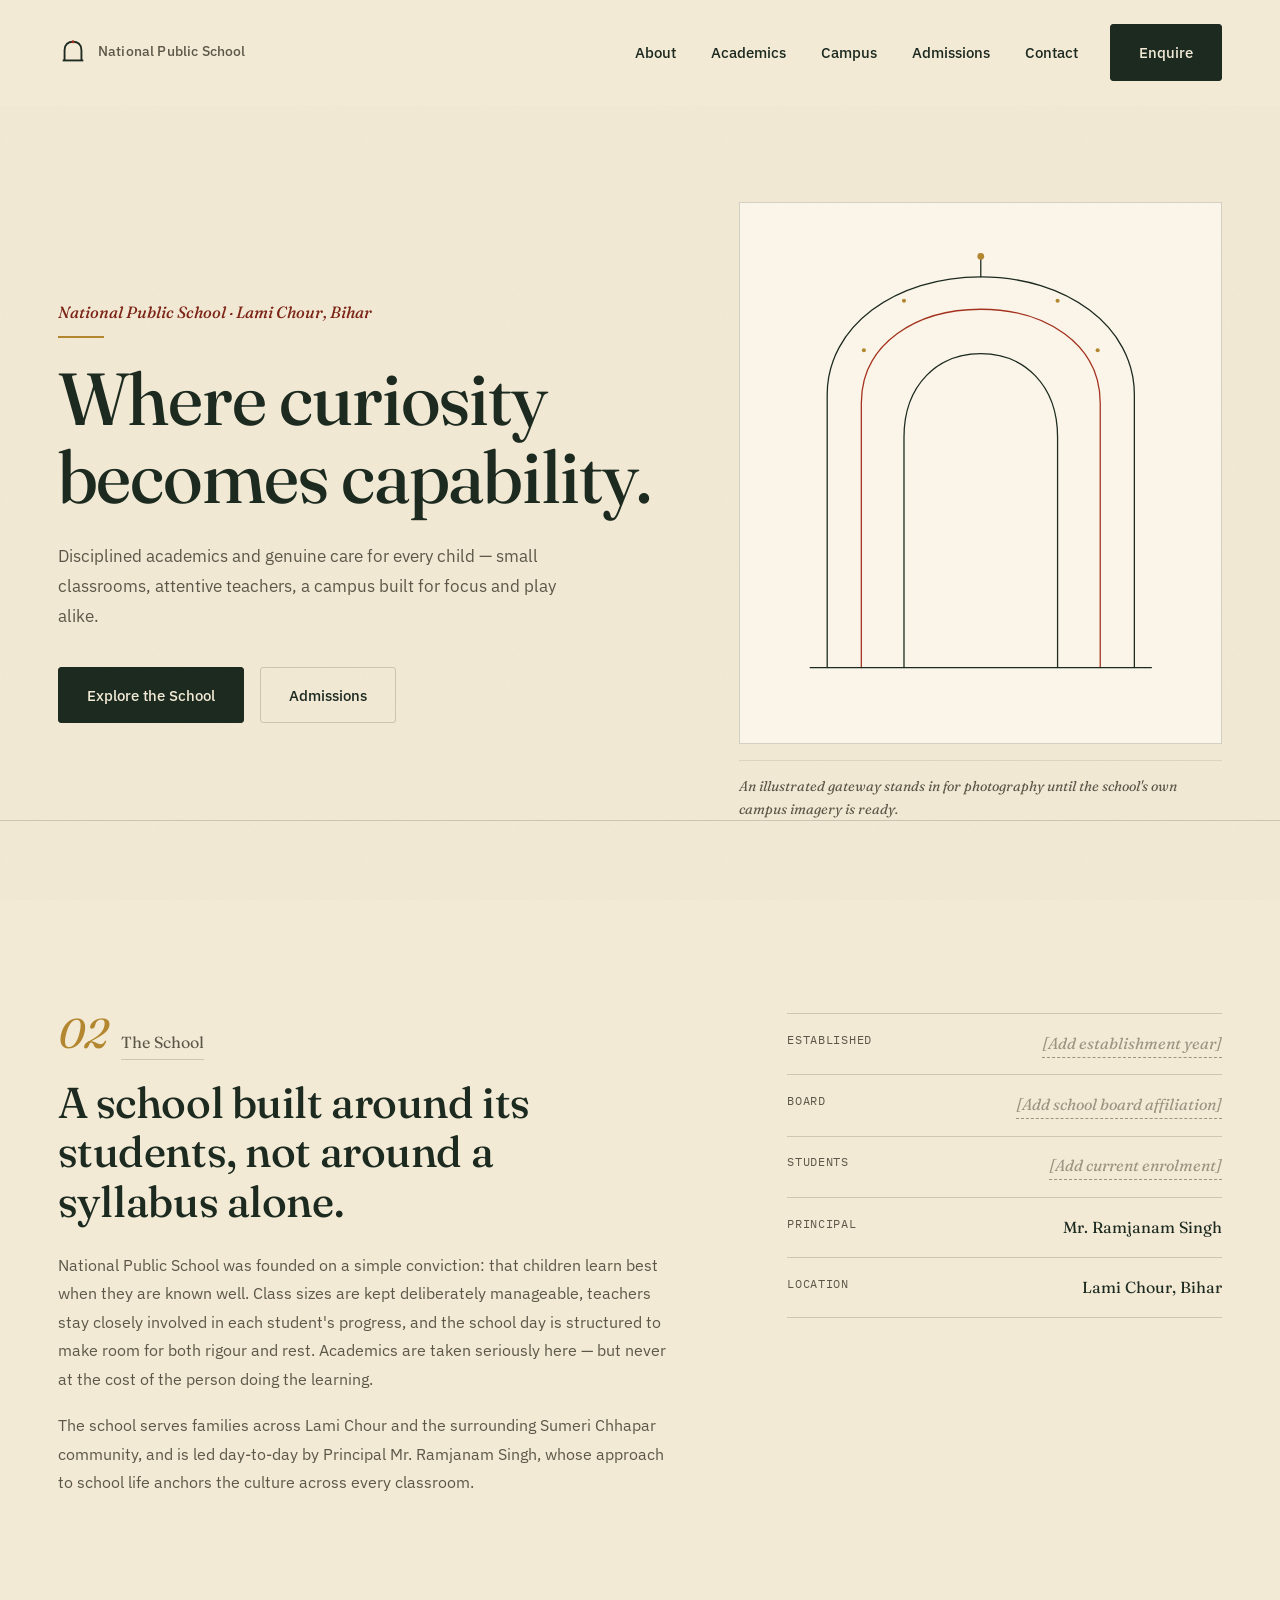
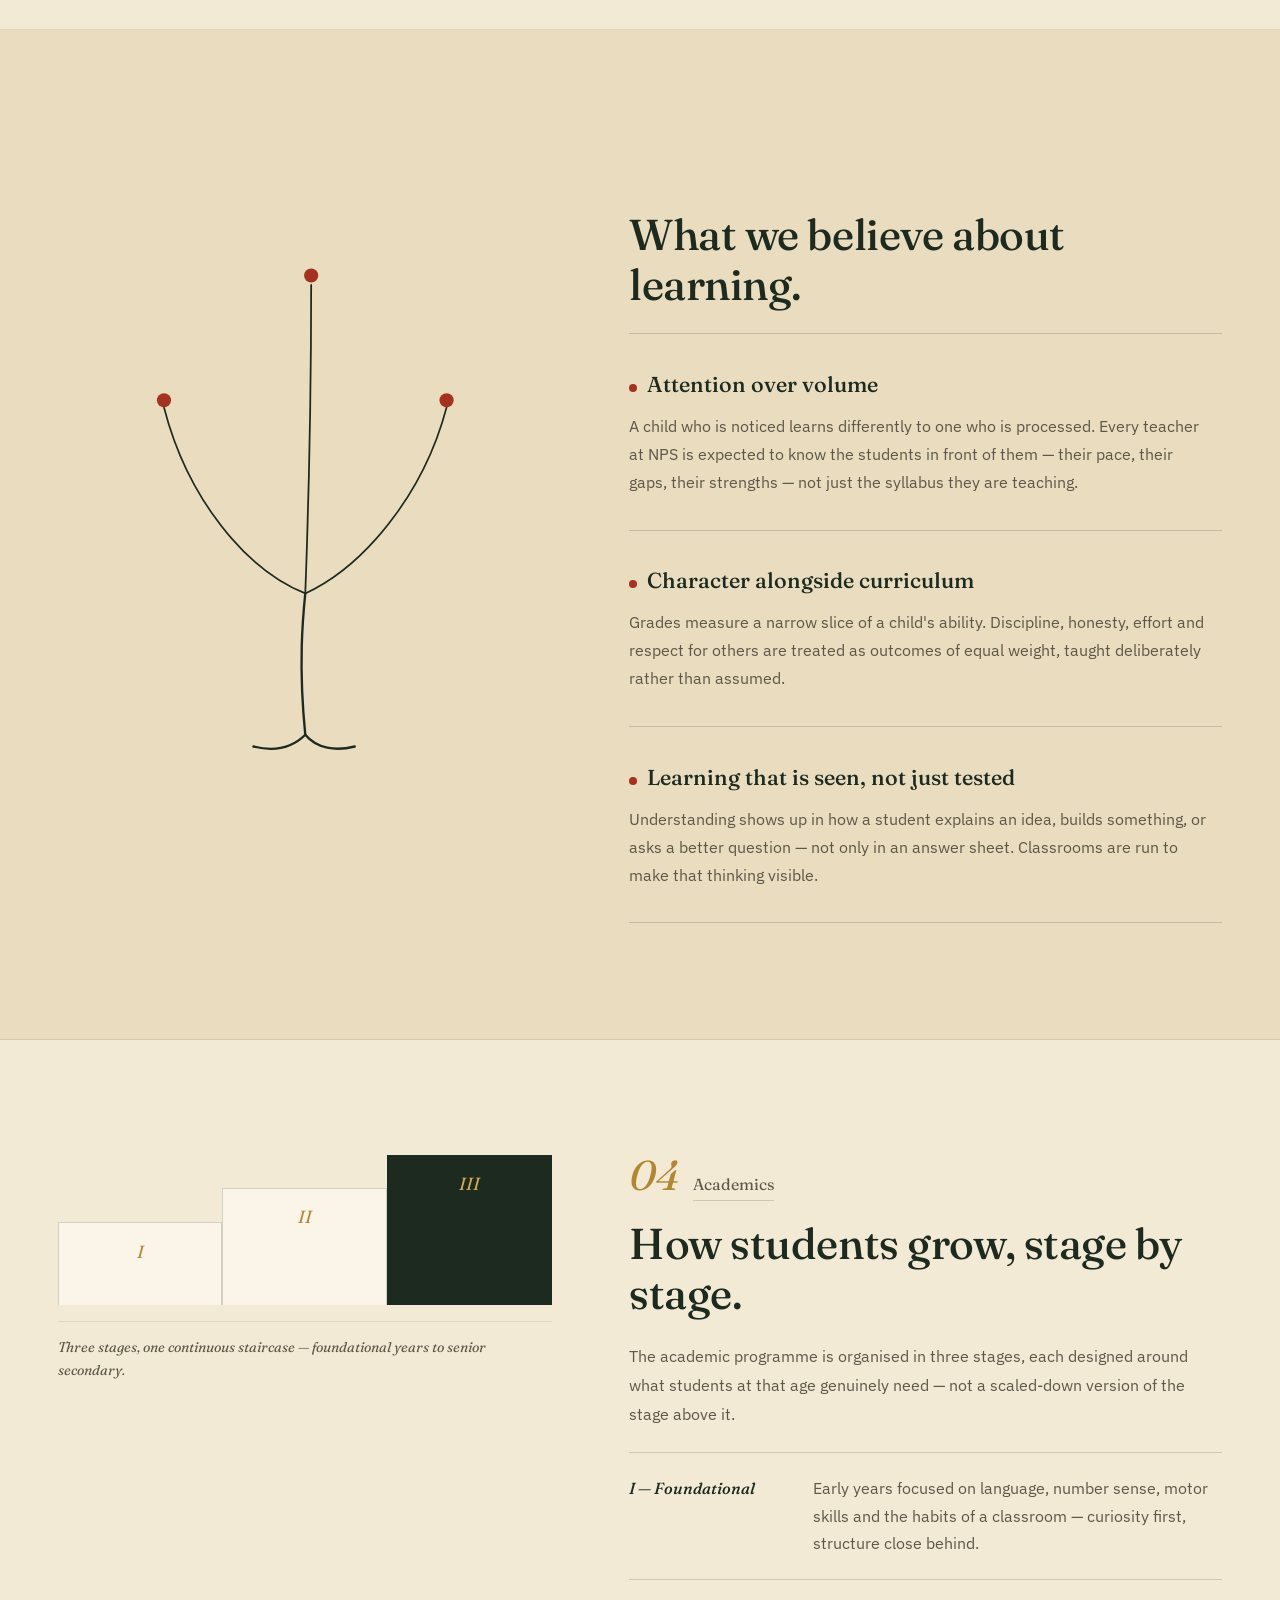
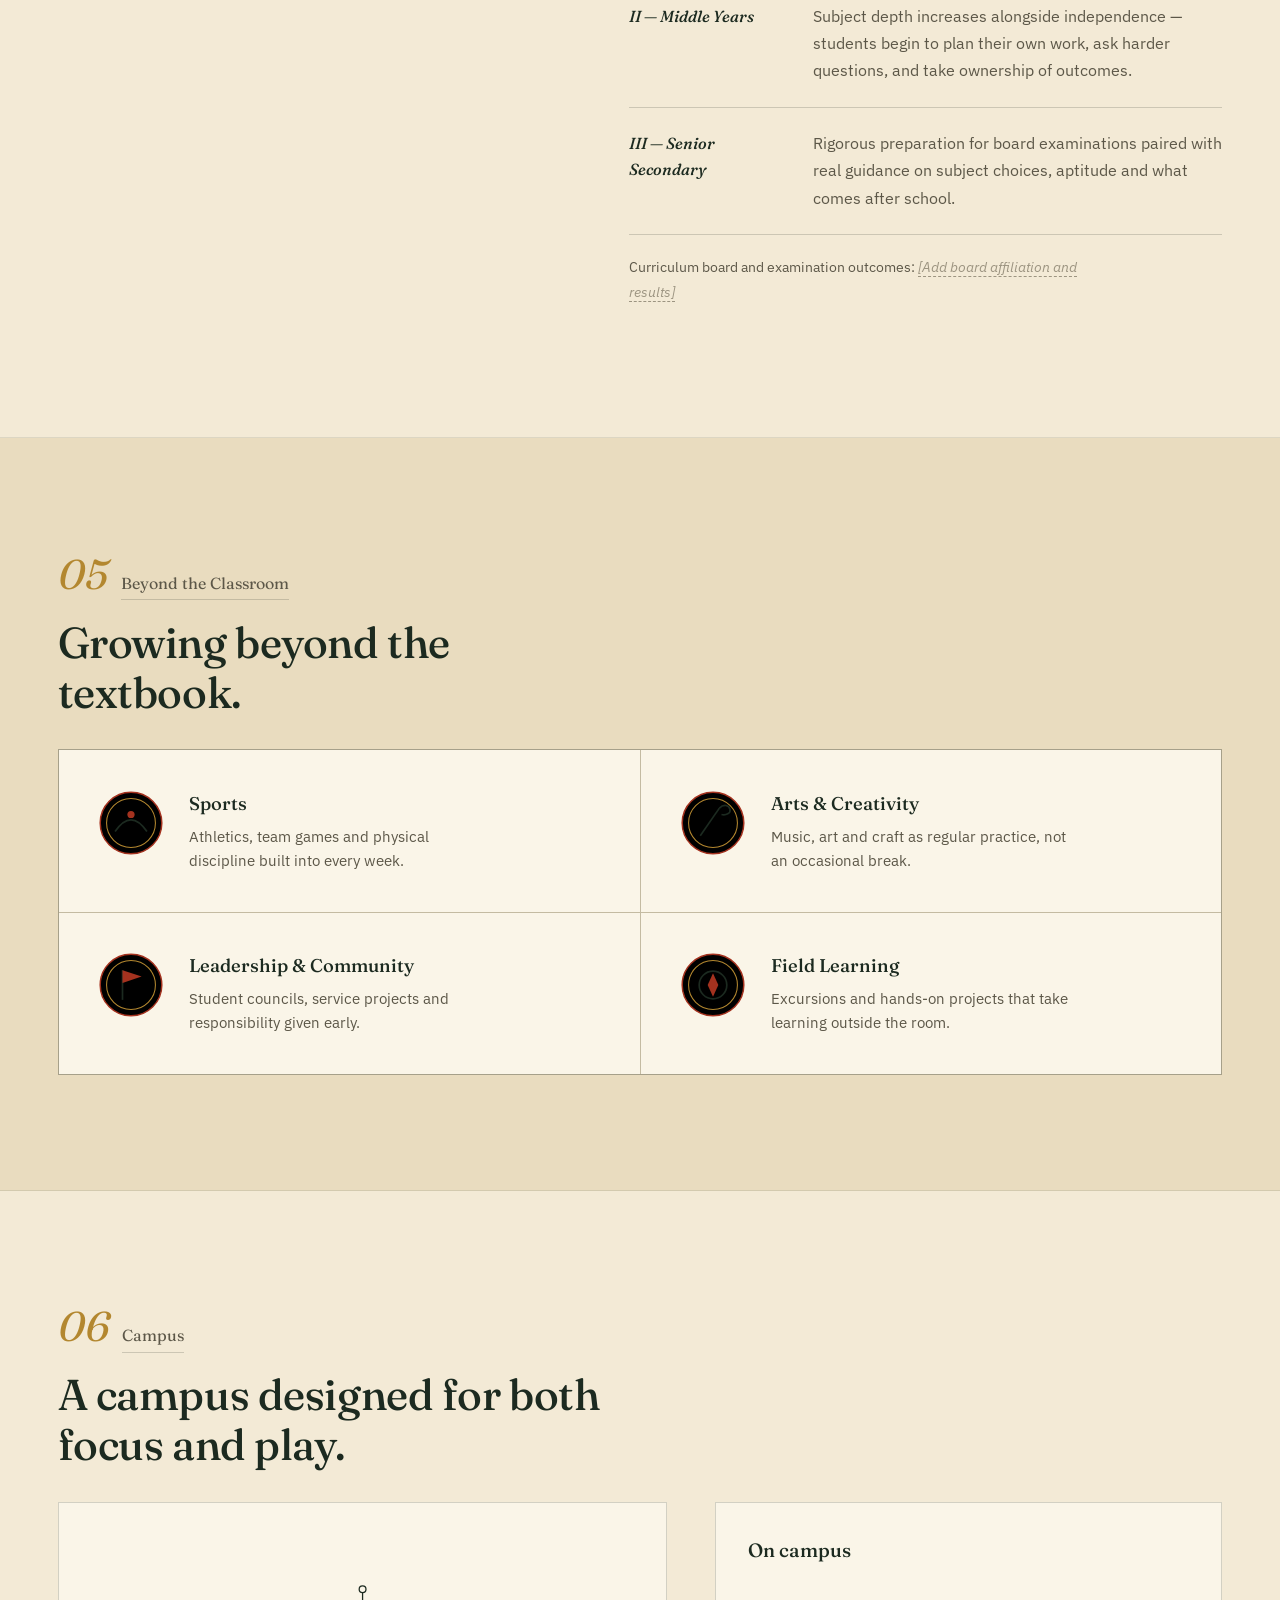
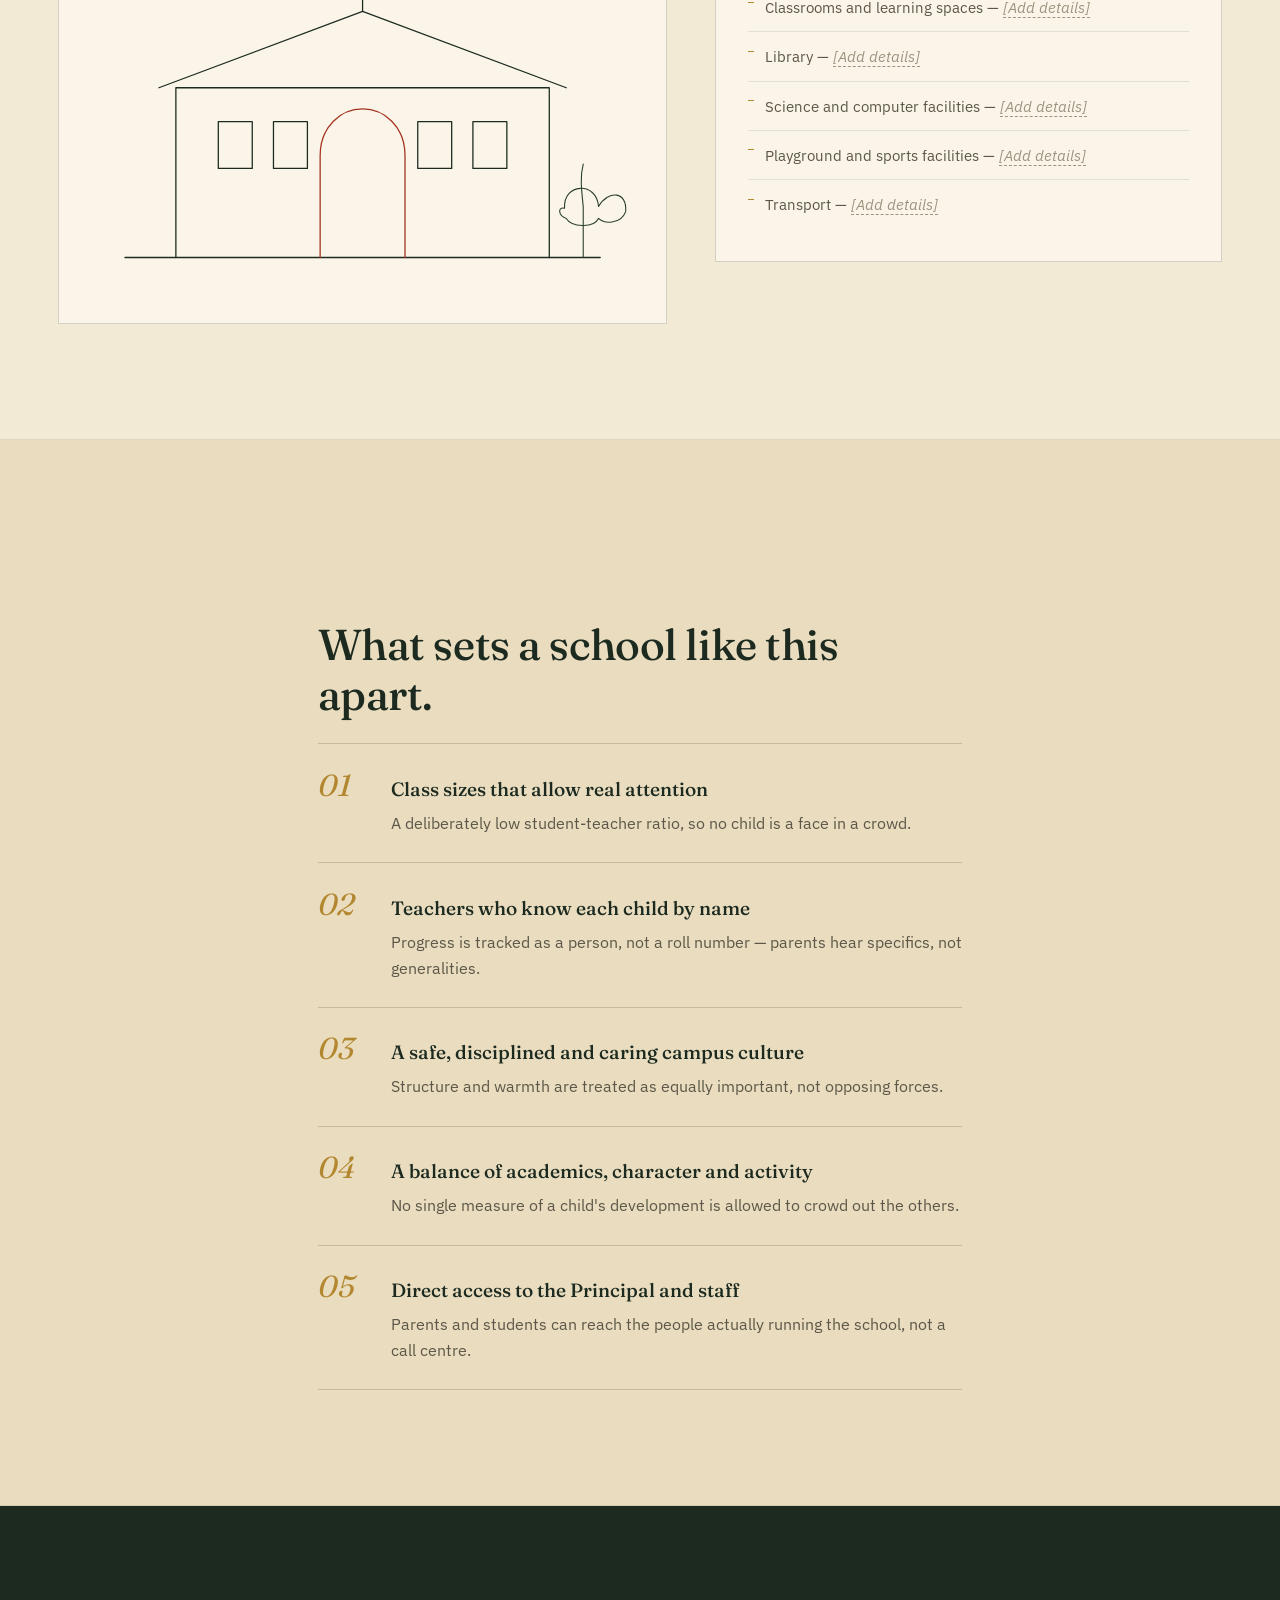
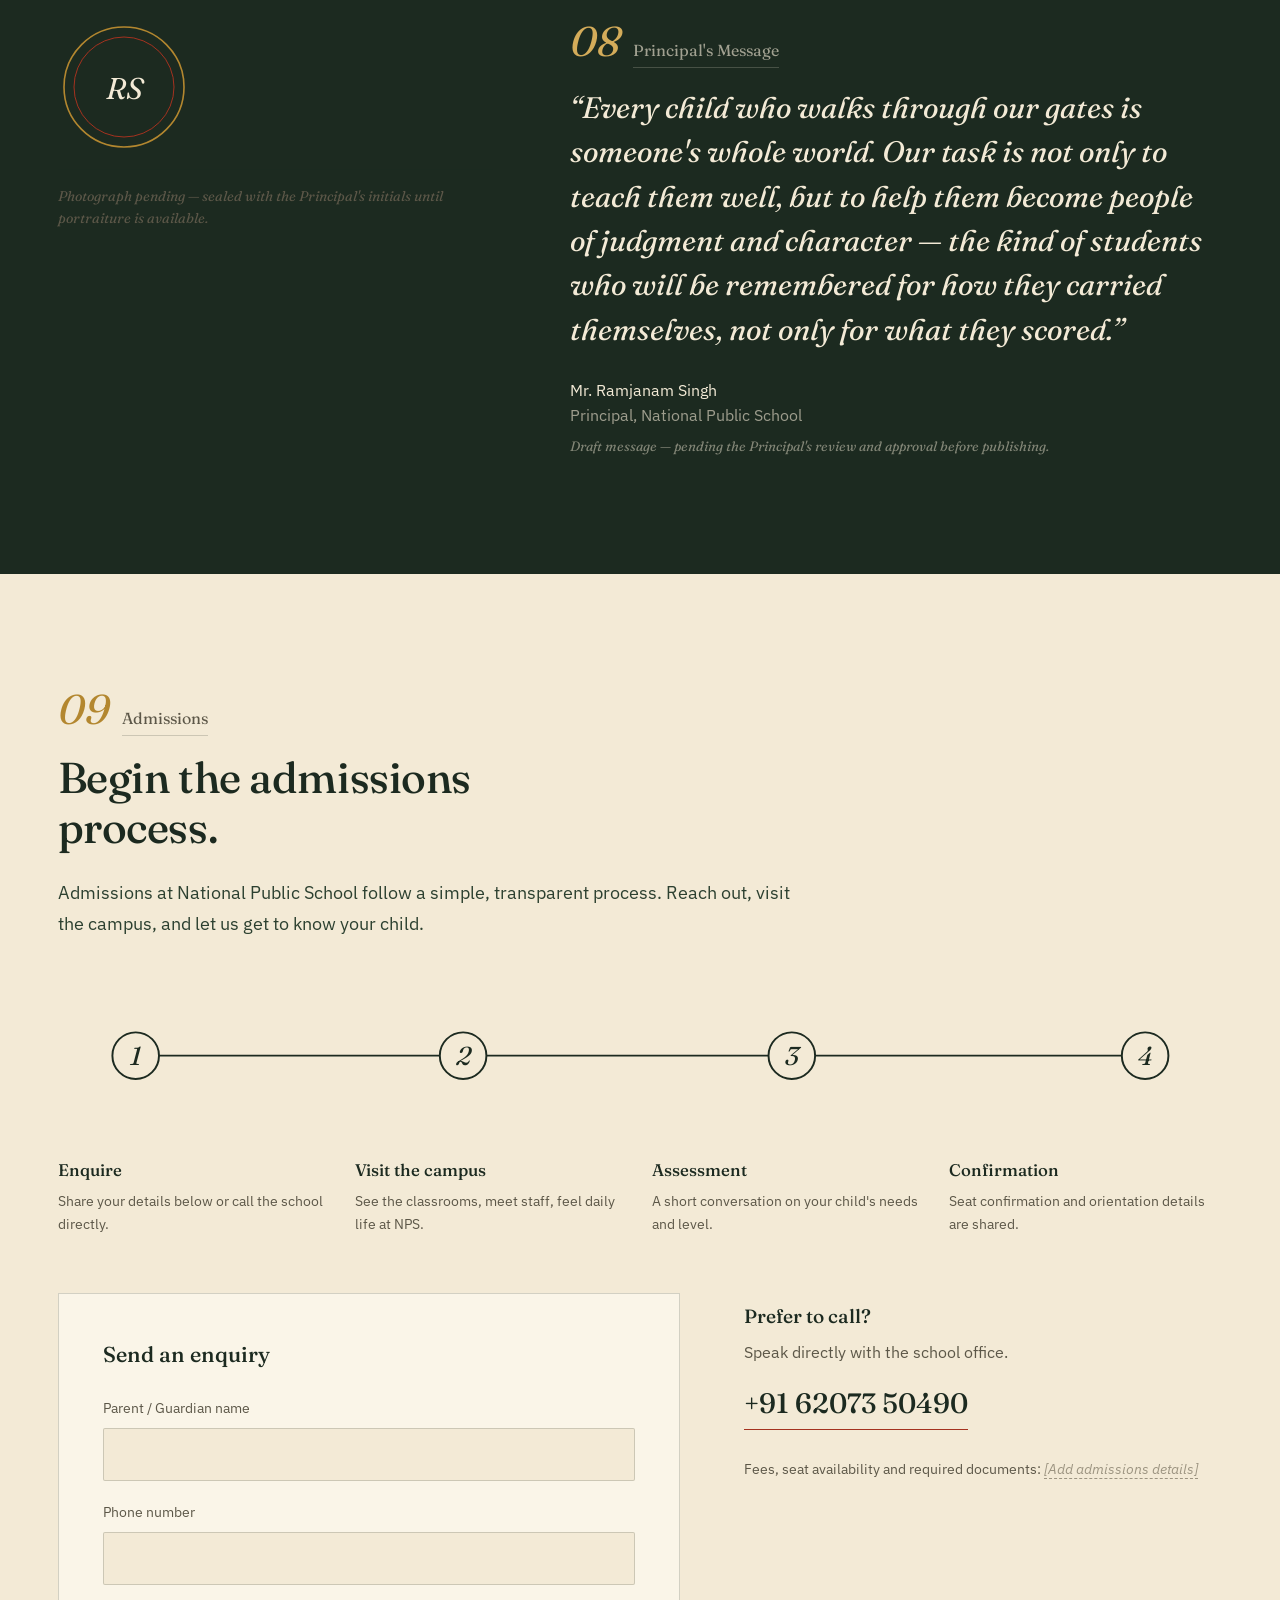
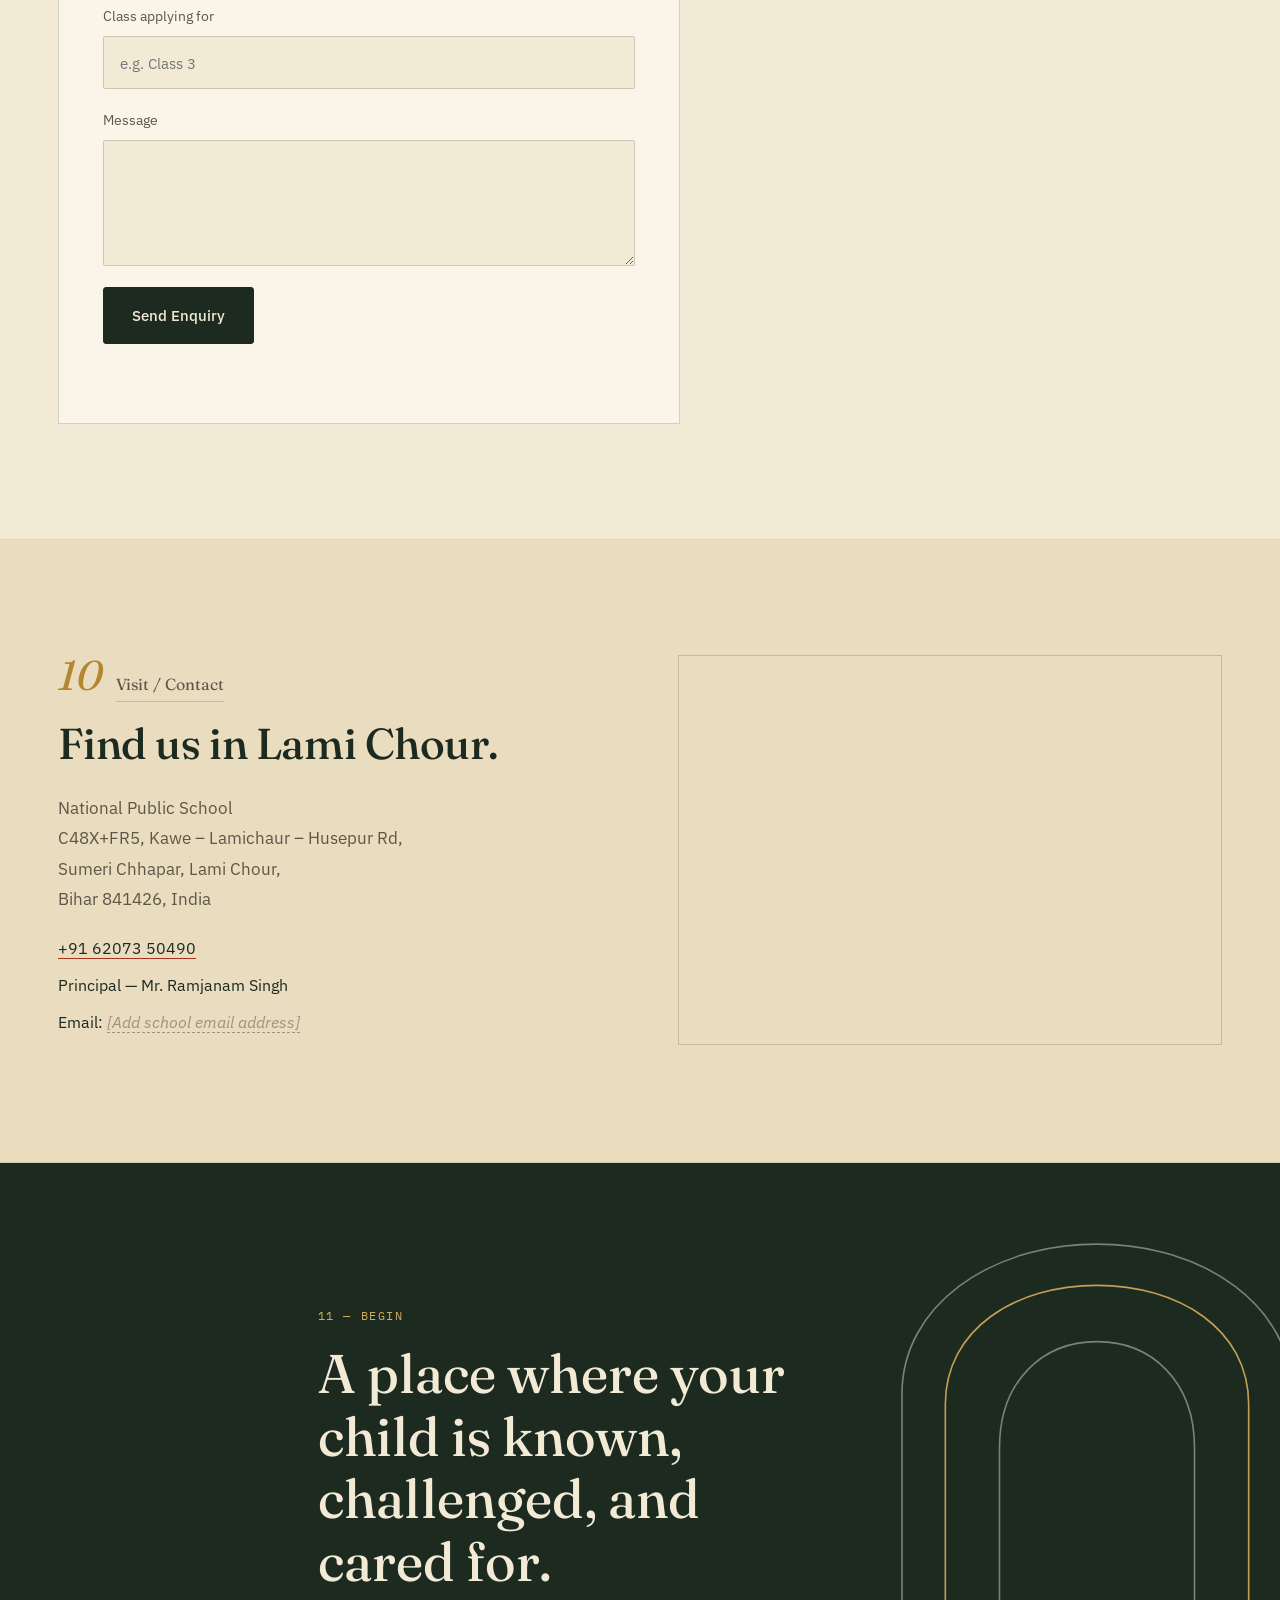
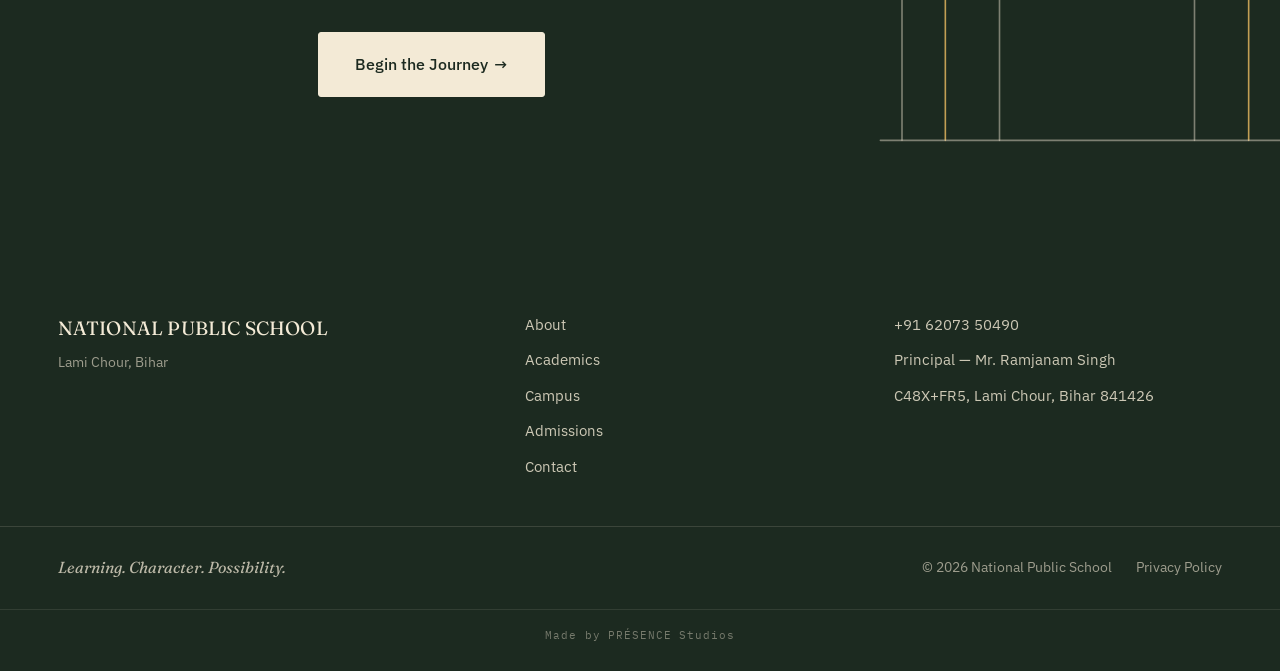
==== commit 8b3b5cf7: "Add files via upload" ====
--- a/index.html
+++ b/index.html
@@ -5,8 +5,8 @@
 <meta name="viewport" content="width=device-width, initial-scale=1.0">
 <title>National Public School — Lami Chour, Bihar</title>
 <meta name="description" content="National Public School, Lami Chour, Bihar. An institution built on disciplined academics, attentive teaching and genuine care for every student's growth.">
-<meta name="theme-color" content="#141f36">
-<link rel="icon" href="data:image/svg+xml,%3Csvg xmlns='http://www.w3.org/2000/svg' viewBox='0 0 64 64'%3E%3Crect width='64' height='64' rx='10' fill='%23141f36'/%3E%3Ctext x='32' y='42' font-family='Georgia,serif' font-size='30' fill='%23f7f4ec' text-anchor='middle'%3EN%3C/text%3E%3Ccircle cx='49' cy='16' r='4' fill='%23a8703c'/%3E%3C/svg%3E">
+<meta name="theme-color" content="#1c2a20">
+<link rel="icon" href="data:image/svg+xml,%3Csvg xmlns='http://www.w3.org/2000/svg' viewBox='0 0 64 64'%3E%3Crect width='64' height='64' rx='8' fill='%231c2a20'/%3E%3Cpath d='M14 50 V28 C14 16 22 10 32 10 C42 10 50 16 50 28 V50' stroke='%23f3ead6' stroke-width='3' fill='none'/%3E%3Ccircle cx='32' cy='10' r='3' fill='%23a4321f'/%3E%3C/svg%3E">
 <link rel="preconnect" href="https://fonts.googleapis.com">
 <link rel="preconnect" href="https://fonts.gstatic.com" crossorigin>
 <link href="https://fonts.googleapis.com/css2?family=Fraunces:ital,opsz,wght@0,9..144,380;0,9..144,470;0,9..144,560;1,9..144,420&family=IBM+Plex+Sans:wght@400;500;600&family=IBM+Plex+Mono:wght@400;500&display=swap" rel="stylesheet">
@@ -19,7 +19,11 @@
 <header class="site-header" id="siteHeader">
   <div class="nav-inner">
     <a class="brand" href="#top">
-      <span class="brand-mark">NPS</span>
+      <svg class="brand-glyph" viewBox="0 0 32 32" aria-hidden="true">
+        <path class="bg-line" d="M7 25 V14 C7 8 11 5 16 5 C21 5 25 8 25 14 V25"/>
+        <line class="bg-line" x1="5" y1="25" x2="27" y2="25"/>
+        <circle class="bg-dot" cx="16" cy="5" r="1.6"/>
+      </svg>
       <span class="brand-full">National&nbsp;Public&nbsp;School</span>
     </a>
     <nav class="primary-nav" aria-label="Primary">
@@ -60,20 +64,30 @@
 <section class="hero" id="top">
   <div class="hero-inner">
     <div class="hero-copy">
-      <p class="eyebrow reveal">National Public School · Lami Chour, Bihar</p>
+      <p class="hero-eyebrow reveal">National Public School · Lami Chour, Bihar</p>
       <h1 class="hero-headline reveal">Where curiosity becomes capability.</h1>
-      <p class="hero-sub reveal">National Public School brings together disciplined academics and genuine care for every child's growth. Small classrooms, attentive teachers and a campus built for focus and play in equal measure — so students leave with more than marks. They leave with judgment, curiosity and character.</p>
+      <p class="hero-sub reveal">Disciplined academics and genuine care for every child — small classrooms, attentive teachers, a campus built for focus and play alike.</p>
       <div class="hero-actions reveal">
         <a class="btn btn-primary" href="#school">Explore the School</a>
         <a class="btn btn-ghost" href="#admissions">Admissions</a>
       </div>
     </div>
     <div class="hero-visual reveal">
-      <div class="hero-frame">
-        <img src="https://picsum.photos/seed/nps-campus-hero/900/1120" alt="Representative campus photography, to be replaced with the school's own imagery" loading="eager">
-        <span class="hero-chip">Lami Chour, Bihar</span>
-      </div>
-      <p class="img-note">Placeholder photography — replace with campus imagery</p>
+      <div class="arch-panel" id="heroArch" data-draw>
+        <svg viewBox="0 0 480 560" role="img" aria-label="Line illustration of a torana gateway arch, the school's welcoming mark">
+          <path class="ink-line arch-outer" d="M60,500 C60,340 60,210 60,180 C60,100 140,42 240,42 C340,42 420,100 420,180 C420,210 420,340 420,500"/>
+          <path class="ink-line arch-mid" d="M100,500 C100,340 100,220 100,190 C100,120 165,80 240,80 C315,80 380,120 380,190 C380,220 380,340 380,500"/>
+          <path class="ink-line arch-inner" d="M150,500 L150,230 C150,168 190,132 240,132 C290,132 330,168 330,230 L330,500"/>
+          <line class="ink-line arch-pillar" x1="40" y1="500" x2="440" y2="500"/>
+          <line class="ink-line arch-pillar" x1="240" y1="42" x2="240" y2="20"/>
+          <circle class="arch-dot" cx="240" cy="18" r="4"/>
+          <circle class="arch-dot" cx="103" cy="128" r="2.4"/>
+          <circle class="arch-dot" cx="377" cy="128" r="2.4"/>
+          <circle class="arch-dot" cx="150" cy="70" r="2.4"/>
+          <circle class="arch-dot" cx="330" cy="70" r="2.4"/>
+        </svg>
+      </div>
+      <p class="img-note">An illustrated gateway stands in for photography until the school's own campus imagery is ready.</p>
     </div>
   </div>
   <div class="hero-line" aria-hidden="true"></div>
@@ -82,7 +96,7 @@
 <section class="section" id="school">
   <div class="container split-60-40">
     <div class="split-main">
-      <p class="eyebrow reveal">02 — The School</p>
+      <div class="section-mark reveal"><span class="mark-num">02</span><span class="mark-label">The School</span></div>
       <h2 class="section-heading reveal">A school built around its students, not around a syllabus alone.</h2>
       <p class="body-text reveal">National Public School was founded on a simple conviction: that children learn best when they are known well. Class sizes are kept deliberately manageable, teachers stay closely involved in each student's progress, and the school day is structured to make room for both rigour and rest. Academics are taken seriously here — but never at the cost of the person doing the learning.</p>
       <p class="body-text reveal">The school serves families across Lami Chour and the surrounding Sumeri Chhapar community, and is led day-to-day by Principal Mr. Ramjanam Singh, whose approach to school life anchors the culture across every classroom.</p>
@@ -115,49 +129,66 @@
 </section>
 
 <section class="section section-alt" id="philosophy">
-  <div class="container narrow">
-    <p class="eyebrow reveal">03 — Philosophy</p>
-    <h2 class="section-heading reveal">What we believe about learning.</h2>
-    <ul class="pillar-list">
-      <li class="pillar reveal">
-        <h3>Attention over volume</h3>
-        <p>A child who is noticed learns differently to one who is processed. Every teacher at NPS is expected to know the students in front of them — their pace, their gaps, their strengths — not just the syllabus they are teaching.</p>
-      </li>
-      <li class="pillar reveal">
-        <h3>Character alongside curriculum</h3>
-        <p>Grades measure a narrow slice of a child's ability. Discipline, honesty, effort and respect for others are treated as outcomes of equal weight, taught deliberately rather than assumed.</p>
-      </li>
-      <li class="pillar reveal">
-        <h3>Learning that is seen, not just tested</h3>
-        <p>Understanding shows up in how a student explains an idea, builds something, or asks a better question — not only in an answer sheet. Classrooms are run to make that thinking visible.</p>
-      </li>
-    </ul>
+  <div class="container split-45-55">
+    <div class="split-aside reveal tree-wrap" data-draw>
+      <svg viewBox="0 0 420 520" role="img" aria-label="Line illustration of a growing tree, one branch for each belief">
+        <path class="ink-line tree-trunk" d="M210,500 C204,440 208,400 210,380"/>
+        <path class="ink-line tree-trunk" d="M210,500 C220,512 236,514 252,510"/>
+        <path class="ink-line tree-trunk" d="M210,500 C198,512 182,514 166,510"/>
+        <path class="ink-line tree-branch" style="transition-delay:0.15s" d="M210,380 C160,360 110,300 90,222"/>
+        <circle class="tree-bud" style="transition-delay:1.9s" cx="90" cy="216" r="6"/>
+        <path class="ink-line tree-branch" style="transition-delay:0.35s" d="M210,380 C213,300 215,200 215,118"/>
+        <circle class="tree-bud" style="transition-delay:2.1s" cx="215" cy="110" r="6"/>
+        <path class="ink-line tree-branch" style="transition-delay:0.55s" d="M210,380 C258,358 310,298 330,222"/>
+        <circle class="tree-bud" style="transition-delay:2.3s" cx="330" cy="216" r="6"/>
+      </svg>
+    </div>
+    <div class="split-main">
+      <div class="section-mark reveal"><span class="mark-num">03</span><span class="mark-label">Philosophy</span></div>
+      <h2 class="section-heading reveal">What we believe about learning.</h2>
+      <ul class="pillar-list">
+        <li class="pillar reveal">
+          <h3><span class="bud" aria-hidden="true"></span>Attention over volume</h3>
+          <p>A child who is noticed learns differently to one who is processed. Every teacher at NPS is expected to know the students in front of them — their pace, their gaps, their strengths — not just the syllabus they are teaching.</p>
+        </li>
+        <li class="pillar reveal">
+          <h3><span class="bud" aria-hidden="true"></span>Character alongside curriculum</h3>
+          <p>Grades measure a narrow slice of a child's ability. Discipline, honesty, effort and respect for others are treated as outcomes of equal weight, taught deliberately rather than assumed.</p>
+        </li>
+        <li class="pillar reveal">
+          <h3><span class="bud" aria-hidden="true"></span>Learning that is seen, not just tested</h3>
+          <p>Understanding shows up in how a student explains an idea, builds something, or asks a better question — not only in an answer sheet. Classrooms are run to make that thinking visible.</p>
+        </li>
+      </ul>
+    </div>
   </div>
 </section>
 
 <section class="section" id="academics">
   <div class="container split-45-55">
     <div class="split-aside reveal">
-      <div class="media-frame">
-        <img src="https://picsum.photos/seed/nps-academics/900/1080" alt="Representative classroom photography, to be replaced with the school's own imagery" loading="lazy">
-      </div>
-      <p class="img-note">Placeholder photography — replace with classroom imagery</p>
+      <div class="stair" aria-hidden="true">
+        <div class="stair-step"><span>I</span></div>
+        <div class="stair-step"><span>II</span></div>
+        <div class="stair-step"><span>III</span></div>
+      </div>
+      <p class="img-note">Three stages, one continuous staircase — foundational years to senior secondary.</p>
     </div>
     <div class="split-main">
-      <p class="eyebrow reveal">04 — Academics</p>
+      <div class="section-mark reveal"><span class="mark-num">04</span><span class="mark-label">Academics</span></div>
       <h2 class="section-heading reveal">How students grow, stage by stage.</h2>
       <p class="body-text reveal">The academic programme is organised in three stages, each designed around what students at that age genuinely need — not a scaled-down version of the stage above it.</p>
       <div class="stage-list">
         <div class="stage reveal">
-          <span class="stage-tag">Foundational</span>
+          <span class="stage-tag">I — Foundational</span>
           <p>Early years focused on language, number sense, motor skills and the habits of a classroom — curiosity first, structure close behind.</p>
         </div>
         <div class="stage reveal">
-          <span class="stage-tag">Middle Years</span>
+          <span class="stage-tag">II — Middle Years</span>
           <p>Subject depth increases alongside independence — students begin to plan their own work, ask harder questions, and take ownership of outcomes.</p>
         </div>
         <div class="stage reveal">
-          <span class="stage-tag">Senior Secondary</span>
+          <span class="stage-tag">III — Senior Secondary</span>
           <p>Rigorous preparation for board examinations paired with real guidance on subject choices, aptitude and what comes after school.</p>
         </div>
       </div>
@@ -168,53 +199,81 @@
 
 <section class="section section-alt" id="beyond">
   <div class="container wide">
-    <p class="eyebrow reveal">05 — Beyond the Classroom</p>
+    <div class="section-mark reveal"><span class="mark-num">05</span><span class="mark-label">Beyond the Classroom</span></div>
     <h2 class="section-heading reveal">Growing beyond the textbook.</h2>
-    <div class="bento">
-      <a class="bento-tile bento-large reveal" href="#beyond">
-        <img src="https://picsum.photos/seed/nps-sports/1100/1300" alt="Representative sports photography, to be replaced with the school's own imagery" loading="lazy">
-        <span class="bento-label">
-          <strong>Sports</strong>
-          <em>Athletics, team games and physical discipline built into every week.</em>
-        </span>
-      </a>
-      <a class="bento-tile reveal" href="#beyond">
-        <img src="https://picsum.photos/seed/nps-arts/700/560" alt="Representative arts photography, to be replaced with the school's own imagery" loading="lazy">
-        <span class="bento-label">
-          <strong>Arts &amp; Creativity</strong>
-          <em>Music, art and craft as regular practice, not an occasional break.</em>
-        </span>
-      </a>
-      <a class="bento-tile reveal" href="#beyond">
-        <img src="https://picsum.photos/seed/nps-leadership/700/560" alt="Representative student leadership photography, to be replaced with the school's own imagery" loading="lazy">
-        <span class="bento-label">
-          <strong>Leadership &amp; Community</strong>
-          <em>Student councils, service projects and responsibility given early.</em>
-        </span>
-      </a>
-      <a class="bento-tile reveal" href="#beyond">
-        <img src="https://picsum.photos/seed/nps-field/700/560" alt="Representative field-trip photography, to be replaced with the school's own imagery" loading="lazy">
-        <span class="bento-label">
-          <strong>Field Learning</strong>
-          <em>Excursions and hands-on projects that take learning outside the room.</em>
-        </span>
-      </a>
+    <div class="medallion-grid">
+      <div class="medallion-card reveal">
+        <svg class="medallion" viewBox="0 0 64 64" role="img" aria-label="Sports emblem">
+          <circle class="med-ring-outer" cx="32" cy="32" r="29"/>
+          <circle class="med-ring-inner" cx="32" cy="32" r="23"/>
+          <path class="med-glyph" d="M17,40 Q32,18 47,40" fill="none"/>
+          <circle class="med-fill" cx="32" cy="24" r="3.4"/>
+        </svg>
+        <div class="medallion-text">
+          <h3>Sports</h3>
+          <p>Athletics, team games and physical discipline built into every week.</p>
+        </div>
+      </div>
+      <div class="medallion-card reveal">
+        <svg class="medallion" viewBox="0 0 64 64" role="img" aria-label="Arts and creativity emblem">
+          <circle class="med-ring-outer" cx="32" cy="32" r="29"/>
+          <circle class="med-ring-inner" cx="32" cy="32" r="23"/>
+          <path class="med-glyph" d="M20,44 L38,18" fill="none"/>
+          <path class="med-glyph" d="M38,18 C42,14 47,15 48,19 C49,23 44,25 40,24" fill="none"/>
+        </svg>
+        <div class="medallion-text">
+          <h3>Arts &amp; Creativity</h3>
+          <p>Music, art and craft as regular practice, not an occasional break.</p>
+        </div>
+      </div>
+      <div class="medallion-card reveal">
+        <svg class="medallion" viewBox="0 0 64 64" role="img" aria-label="Leadership and community emblem">
+          <circle class="med-ring-outer" cx="32" cy="32" r="29"/>
+          <circle class="med-ring-inner" cx="32" cy="32" r="23"/>
+          <line class="med-glyph" x1="24" y1="46" x2="24" y2="18"/>
+          <path class="med-fill" d="M24,18 L42,24 L24,30 Z"/>
+        </svg>
+        <div class="medallion-text">
+          <h3>Leadership &amp; Community</h3>
+          <p>Student councils, service projects and responsibility given early.</p>
+        </div>
+      </div>
+      <div class="medallion-card reveal">
+        <svg class="medallion" viewBox="0 0 64 64" role="img" aria-label="Field learning emblem">
+          <circle class="med-ring-outer" cx="32" cy="32" r="29"/>
+          <circle class="med-ring-inner" cx="32" cy="32" r="23"/>
+          <circle class="med-glyph" cx="32" cy="32" r="13" fill="none"/>
+          <path class="med-fill" d="M32,21 L37,32 L32,43 L27,32 Z"/>
+        </svg>
+        <div class="medallion-text">
+          <h3>Field Learning</h3>
+          <p>Excursions and hands-on projects that take learning outside the room.</p>
+        </div>
+      </div>
     </div>
   </div>
 </section>
 
 <section class="section" id="campus">
   <div class="container wide">
-    <p class="eyebrow reveal">06 — Campus</p>
+    <div class="section-mark reveal"><span class="mark-num">06</span><span class="mark-label">Campus</span></div>
     <h2 class="section-heading reveal">A campus designed for both focus and play.</h2>
     <div class="campus-grid">
-      <div class="campus-media campus-media-tall reveal">
-        <img src="https://picsum.photos/seed/nps-campus-wide/1000/1300" alt="Representative campus photography, to be replaced with the school's own imagery" loading="lazy">
-        <p class="img-note img-note-light">Placeholder photography — replace with campus imagery</p>
-      </div>
-      <div class="campus-media reveal">
-        <img src="https://picsum.photos/seed/nps-campus-close/1000/700" alt="Representative campus photography, to be replaced with the school's own imagery" loading="lazy">
-        <p class="img-note img-note-light">Placeholder photography — replace with campus imagery</p>
+      <div class="campus-illustration reveal" data-draw>
+        <svg viewBox="0 0 640 420" role="img" aria-label="Line illustration of the school building facade">
+          <line class="ink-line building-line" x1="40" y1="380" x2="600" y2="380"/>
+          <path class="ink-line building-line" d="M100,380 L100,180 L540,180 L540,380"/>
+          <path class="ink-line building-line" d="M80,180 L320,90 L560,180"/>
+          <line class="ink-line building-line" x1="320" y1="90" x2="320" y2="68"/>
+          <circle class="ink-line building-line" cx="320" cy="64" r="4"/>
+          <path class="ink-line building-accent" d="M270,380 L270,260 C270,225 295,205 320,205 C345,205 370,225 370,260 L370,380"/>
+          <path class="ink-line building-line" d="M150,220 L190,220 L190,275 L150,275 Z"/>
+          <path class="ink-line building-line" d="M215,220 L255,220 L255,275 L215,275 Z"/>
+          <path class="ink-line building-line" d="M385,220 L425,220 L425,275 L385,275 Z"/>
+          <path class="ink-line building-line" d="M450,220 L490,220 L490,275 L450,275 Z"/>
+          <path class="ink-line building-tree" d="M580,380 L580,320 C578,300 576,285 580,270"/>
+          <path class="ink-line building-tree" d="M558,322 C556,292 596,290 598,320 C610,300 632,302 630,326 C624,342 604,340 598,334 C592,346 566,344 560,334 C550,330 550,320 558,322 Z"/>
+        </svg>
       </div>
       <div class="campus-facts reveal">
         <h3>On campus</h3>
@@ -232,43 +291,60 @@
 
 <section class="section section-alt" id="why">
   <div class="container narrow">
-    <p class="eyebrow reveal">07 — Why National Public School</p>
+    <div class="section-mark reveal"><span class="mark-num">07</span><span class="mark-label">Why National Public School</span></div>
     <h2 class="section-heading reveal">What sets a school like this apart.</h2>
     <ul class="reason-list">
       <li class="reveal">
-        <h3>Class sizes that allow real attention</h3>
-        <p>A deliberately low student-teacher ratio, so no child is a face in a crowd.</p>
+        <span class="reason-num">01</span>
+        <div>
+          <h3>Class sizes that allow real attention</h3>
+          <p>A deliberately low student-teacher ratio, so no child is a face in a crowd.</p>
+        </div>
       </li>
       <li class="reveal">
-        <h3>Teachers who know each child by name</h3>
-        <p>Progress is tracked as a person, not a roll number — parents hear specifics, not generalities.</p>
+        <span class="reason-num">02</span>
+        <div>
+          <h3>Teachers who know each child by name</h3>
+          <p>Progress is tracked as a person, not a roll number — parents hear specifics, not generalities.</p>
+        </div>
       </li>
       <li class="reveal">
-        <h3>A safe, disciplined and caring campus culture</h3>
-        <p>Structure and warmth are treated as equally important, not opposing forces.</p>
+        <span class="reason-num">03</span>
+        <div>
+          <h3>A safe, disciplined and caring campus culture</h3>
+          <p>Structure and warmth are treated as equally important, not opposing forces.</p>
+        </div>
       </li>
       <li class="reveal">
-        <h3>A balance of academics, character and activity</h3>
-        <p>No single measure of a child's development is allowed to crowd out the others.</p>
+        <span class="reason-num">04</span>
+        <div>
+          <h3>A balance of academics, character and activity</h3>
+          <p>No single measure of a child's development is allowed to crowd out the others.</p>
+        </div>
       </li>
       <li class="reveal">
-        <h3>Direct access to the Principal and staff</h3>
-        <p>Parents and students can reach the people actually running the school, not a call centre.</p>
+        <span class="reason-num">05</span>
+        <div>
+          <h3>Direct access to the Principal and staff</h3>
+          <p>Parents and students can reach the people actually running the school, not a call centre.</p>
+        </div>
       </li>
     </ul>
   </div>
 </section>
 
-<section class="section" id="principal">
+<section class="section section-dark" id="principal">
   <div class="container split-40-60">
     <div class="split-aside reveal">
-      <div class="principal-avatar">
-        <span>RS</span>
-      </div>
-      <p class="img-note">Photograph pending</p>
+      <svg class="seal" viewBox="0 0 132 132" role="img" aria-label="Seal marked R S for Ramjanam Singh, Principal">
+        <circle class="seal-ring-outer" cx="66" cy="66" r="60"/>
+        <circle class="seal-ring-inner" cx="66" cy="66" r="50"/>
+        <text class="seal-text" x="66" y="78">RS</text>
+      </svg>
+      <p class="img-note">Photograph pending — sealed with the Principal's initials until portraiture is available.</p>
     </div>
     <div class="split-main">
-      <p class="eyebrow reveal">08 — Principal's Message</p>
+      <div class="section-mark reveal"><span class="mark-num">08</span><span class="mark-label">Principal's Message</span></div>
       <blockquote class="principal-quote reveal">
         <p>Every child who walks through our gates is someone's whole world. Our task is not only to teach them well, but to help them become people of judgment and character — the kind of students who will be remembered for how they carried themselves, not only for what they scored.</p>
       </blockquote>
@@ -278,33 +354,43 @@
   </div>
 </section>
 
-<section class="section section-alt" id="admissions">
+<section class="section" id="admissions">
   <div class="container">
-    <p class="eyebrow reveal">09 — Admissions</p>
+    <div class="section-mark reveal"><span class="mark-num">09</span><span class="mark-label">Admissions</span></div>
     <h2 class="section-heading reveal">Begin the admissions process.</h2>
     <p class="body-text lead-text reveal">Admissions at National Public School follow a simple, transparent process. Reach out, visit the campus, and let us get to know your child.</p>
-    <ol class="steps">
-      <li class="reveal">
-        <span class="step-num">01</span>
-        <h3>Enquire</h3>
-        <p>Share your details below or call the school directly.</p>
-      </li>
-      <li class="reveal">
-        <span class="step-num">02</span>
-        <h3>Visit the campus</h3>
-        <p>See the classrooms, meet staff, and get a feel for daily life at NPS.</p>
-      </li>
-      <li class="reveal">
-        <span class="step-num">03</span>
-        <h3>Assessment &amp; conversation</h3>
-        <p>A short interaction to understand your child's needs and current level.</p>
-      </li>
-      <li class="reveal">
-        <span class="step-num">04</span>
-        <h3>Confirmation</h3>
-        <p>Seat confirmation, documentation and orientation details are shared.</p>
-      </li>
-    </ol>
+
+    <div class="journey reveal" data-draw>
+      <svg viewBox="0 0 900 120" role="img" aria-label="Four-step admissions journey">
+        <line class="ink-line journey-line" x1="60" y1="60" x2="840" y2="60"/>
+        <circle class="ink-line journey-node" cx="60" cy="60" r="18"/>
+        <circle class="ink-line journey-node" cx="313" cy="60" r="18"/>
+        <circle class="ink-line journey-node" cx="567" cy="60" r="18"/>
+        <circle class="ink-line journey-node" cx="840" cy="60" r="18"/>
+        <text class="journey-num" x="60" y="67">1</text>
+        <text class="journey-num" x="313" y="67">2</text>
+        <text class="journey-num" x="567" y="67">3</text>
+        <text class="journey-num" x="840" y="67">4</text>
+      </svg>
+      <div class="journey-labels">
+        <div>
+          <h3>Enquire</h3>
+          <p>Share your details below or call the school directly.</p>
+        </div>
+        <div>
+          <h3>Visit the campus</h3>
+          <p>See the classrooms, meet staff, feel daily life at NPS.</p>
+        </div>
+        <div>
+          <h3>Assessment</h3>
+          <p>A short conversation on your child's needs and level.</p>
+        </div>
+        <div>
+          <h3>Confirmation</h3>
+          <p>Seat confirmation and orientation details are shared.</p>
+        </div>
+      </div>
+    </div>
 
     <div class="admissions-grid">
       <form class="enquiry-form reveal" id="enquiryForm" novalidate>
@@ -338,10 +424,10 @@
   </div>
 </section>
 
-<section class="section" id="contact">
+<section class="section section-alt" id="contact">
   <div class="container split-50-50">
     <div class="split-main reveal">
-      <p class="eyebrow">10 — Visit / Contact</p>
+      <div class="section-mark"><span class="mark-num">10</span><span class="mark-label">Visit / Contact</span></div>
       <h2 class="section-heading">Find us in Lami Chour.</h2>
       <address class="contact-address">
         National Public School<br>
@@ -365,6 +451,15 @@
 </section>
 
 <section class="closing" id="closing">
+  <div class="closing-arch" aria-hidden="true">
+    <svg viewBox="0 0 480 560">
+      <path class="ink-line arch-outer is-drawn" d="M60,500 C60,340 60,210 60,180 C60,100 140,42 240,42 C340,42 420,100 420,180 C420,210 420,340 420,500"/>
+      <path class="ink-line arch-mid is-drawn" d="M100,500 C100,340 100,220 100,190 C100,120 165,80 240,80 C315,80 380,120 380,190 C380,220 380,340 380,500"/>
+      <path class="ink-line arch-inner is-drawn" d="M150,500 L150,230 C150,168 190,132 240,132 C290,132 330,168 330,230 L330,500"/>
+      <line class="ink-line arch-pillar is-drawn" x1="40" y1="500" x2="440" y2="500"/>
+      <circle class="arch-dot is-drawn" cx="240" cy="18" r="4"/>
+    </svg>
+  </div>
   <div class="container narrow">
     <p class="eyebrow reveal">11 — Begin</p>
     <h2 class="closing-headline reveal">A place where your child is known, challenged, and cared for.</h2>
--- a/style.css
+++ b/style.css
@@ -1,17 +1,19 @@
 :root {
-  --ink: #141f36;
-  --ink-soft: #263352;
-  --canvas: #f7f4ec;
-  --canvas-deep: #efe9db;
-  --surface: #ffffff;
-  --muted: #5b6270;
-  --muted-soft: #8a8f9a;
-  --accent: #a8703c;
-  --accent-soft: #c98f5c;
-  --line: rgba(20, 31, 54, 0.14);
-  --line-soft: rgba(20, 31, 54, 0.08);
-  --on-ink: #f7f4ec;
-  --shadow: 0 18px 40px -24px rgba(20, 31, 54, 0.35);
+  --ink: #1c2a20;
+  --ink-soft: #2c4030;
+  --canvas: #f3ead6;
+  --canvas-deep: #e9dcbf;
+  --surface: #faf5e8;
+  --accent: #a4321f;
+  --accent-deep: #7c2416;
+  --accent-soft: #c9573c;
+  --brass: #b3872f;
+  --brass-soft: #d4ac5a;
+  --muted: #5c5748;
+  --muted-soft: #9c9481;
+  --line: rgba(28, 42, 32, 0.18);
+  --line-soft: rgba(28, 42, 32, 0.1);
+  --on-ink: #f3ead6;
   --radius-sm: 2px;
   --radius-md: 3px;
   --font-serif: "Fraunces", "Iowan Old Style", "Palatino Linotype", serif;
@@ -21,6 +23,7 @@
   --gutter: clamp(1.25rem, 4.5vw, 4rem);
   --section-pad: clamp(4.5rem, 9vw, 8rem);
   --ease: cubic-bezier(0.16, 1, 0.3, 1);
+  --draw: 1.8s;
 }
 
 * {
@@ -53,6 +56,18 @@
   -webkit-font-smoothing: antialiased;
   text-rendering: optimizeLegibility;
   overflow-x: hidden;
+  position: relative;
+}
+
+body::before {
+  content: "";
+  position: fixed;
+  inset: 0;
+  z-index: 0;
+  pointer-events: none;
+  opacity: 0.5;
+  mix-blend-mode: multiply;
+  background-image: url("data:image/svg+xml,%3Csvg xmlns='http://www.w3.org/2000/svg' width='180' height='180'%3E%3Cfilter id='n'%3E%3CfeTurbulence type='fractalNoise' baseFrequency='0.85' numOctaves='2' stitchTiles='stitch'/%3E%3CfeColorMatrix type='matrix' values='0 0 0 0 0.11  0 0 0 0 0.16  0 0 0 0 0.12  0 0 0 0.05 0'/%3E%3C/filter%3E%3Crect width='100%25' height='100%25' filter='url(%23n)'/%3E%3C/svg%3E");
 }
 
 img {
@@ -82,6 +97,25 @@
 
 input, textarea {
   font: inherit;
+}
+
+svg {
+  display: block;
+}
+
+.ink-line {
+  fill: none;
+  stroke-linecap: round;
+  stroke-linejoin: round;
+  transition: stroke-dashoffset var(--draw) var(--ease);
+}
+
+.ink-ready .ink-line {
+  stroke-dashoffset: var(--ink-len, 0);
+}
+
+.is-drawn .ink-line {
+  stroke-dashoffset: 0 !important;
 }
 
 .skip-link {
@@ -106,6 +140,8 @@
 }
 
 .container {
+  position: relative;
+  z-index: 1;
   max-width: var(--container-max);
   margin: 0 auto;
   padding: 0 var(--gutter);
@@ -117,6 +153,25 @@
 
 .container.wide {
   max-width: 1360px;
+}
+
+.hero-eyebrow {
+  font-family: var(--font-serif);
+  font-style: italic;
+  font-weight: 460;
+  font-size: 1.02rem;
+  color: var(--accent-deep);
+  margin-bottom: 1.4rem;
+  display: block;
+}
+
+.hero-eyebrow::after {
+  content: "";
+  display: block;
+  width: 46px;
+  height: 2px;
+  background: var(--brass);
+  margin-top: 0.7rem;
 }
 
 .eyebrow {
@@ -127,6 +182,30 @@
   color: var(--accent);
   margin-bottom: 1.1rem;
   display: block;
+}
+
+.section-mark {
+  display: flex;
+  align-items: baseline;
+  gap: 0.85rem;
+  margin-bottom: 1.1rem;
+}
+
+.section-mark .mark-num {
+  font-family: var(--font-serif);
+  font-style: italic;
+  font-weight: 420;
+  font-size: 2.6rem;
+  line-height: 1;
+  color: var(--brass);
+}
+
+.section-mark .mark-label {
+  font-family: var(--font-serif);
+  font-size: 1rem;
+  color: var(--muted);
+  border-bottom: 1px solid var(--line);
+  padding-bottom: 0.2rem;
 }
 
 .section-heading {
@@ -184,7 +263,8 @@
 }
 
 .btn-primary:hover {
-  background: var(--ink-soft);
+  background: var(--accent-deep);
+  border-color: var(--accent-deep);
   transform: translateY(-2px);
 }
 
@@ -195,7 +275,8 @@
 }
 
 .btn-ghost:hover {
-  border-color: var(--ink);
+  border-color: var(--accent);
+  color: var(--accent-deep);
   transform: translateY(-2px);
 }
 
@@ -208,11 +289,11 @@
   position: sticky;
   top: 0;
   z-index: 500;
-  background: rgba(247, 244, 236, 0.9);
+  background: rgba(243, 234, 214, 0.92);
   backdrop-filter: blur(10px);
   -webkit-backdrop-filter: blur(10px);
   border-bottom: 1px solid transparent;
-  transition: border-color 0.4s var(--ease), padding 0.4s var(--ease);
+  transition: border-color 0.4s var(--ease);
 }
 
 .site-header.is-scrolled {
@@ -236,16 +317,29 @@
 
 .brand {
   display: flex;
-  align-items: baseline;
-  gap: 0.6rem;
+  align-items: center;
+  gap: 0.65rem;
   font-family: var(--font-serif);
   font-weight: 560;
   letter-spacing: 0.01em;
   margin-right: auto;
 }
 
-.brand-mark {
-  font-size: 1.1rem;
+.brand-glyph {
+  width: 30px;
+  height: 30px;
+  flex-shrink: 0;
+}
+
+.brand-glyph .bg-line {
+  stroke: var(--ink);
+  stroke-width: 2;
+  fill: none;
+}
+
+.brand-glyph .bg-dot {
+  fill: var(--accent);
+  stroke: none;
 }
 
 .brand-full {
@@ -363,7 +457,7 @@
   justify-content: space-between;
   font-size: 0.85rem;
   color: var(--canvas-deep);
-  border-top: 1px solid rgba(247, 244, 236, 0.18);
+  border-top: 1px solid rgba(243, 234, 214, 0.18);
   padding-top: 1.5rem;
   margin-top: 2rem;
 }
@@ -382,7 +476,7 @@
   margin: 0 auto;
   padding: 0 var(--gutter);
   display: grid;
-  grid-template-columns: 1.35fr 1fr;
+  grid-template-columns: 1.25fr 1fr;
   gap: clamp(2.5rem, 6vw, 5rem);
   align-items: center;
 }
@@ -415,48 +509,163 @@
   position: relative;
 }
 
-.hero-frame {
-  position: relative;
+.arch-panel {
   border: 1px solid var(--line);
-  padding: 10px;
   background: var(--surface);
-  margin-left: clamp(0px, 4vw, 2rem);
-}
-
-.hero-frame img {
+  padding: clamp(1.5rem, 3vw, 2.5rem) clamp(1.5rem, 3vw, 2.25rem) clamp(1rem, 2vw, 1.5rem);
+}
+
+.arch-panel svg {
   width: 100%;
   height: auto;
-  aspect-ratio: 4 / 5;
-  object-fit: cover;
-  filter: grayscale(45%) sepia(8%) contrast(1.03) brightness(0.98);
-}
-
-.hero-chip {
-  position: absolute;
-  left: 24px;
-  bottom: 24px;
-  background: var(--ink);
-  color: var(--on-ink);
-  font-family: var(--font-mono);
-  font-size: 0.68rem;
-  letter-spacing: 0.08em;
-  text-transform: uppercase;
-  padding: 0.5rem 0.85rem;
+}
+
+.arch-outer, .arch-inner, .arch-pillar {
+  stroke: var(--ink);
+  stroke-width: 1.5;
+}
+
+.arch-mid {
+  stroke: var(--accent);
+  stroke-width: 1.5;
+}
+
+.arch-dot {
+  fill: var(--brass);
+  stroke: none;
+  opacity: 0;
+  transition: opacity 0.6s var(--ease) 1.6s;
+}
+
+.is-drawn .arch-dot {
+  opacity: 1;
+}
+
+.closing-arch .arch-outer,
+.closing-arch .arch-inner,
+.closing-arch .arch-pillar {
+  stroke: rgba(243, 234, 214, 0.5);
+}
+
+.closing-arch .arch-mid {
+  stroke: var(--brass-soft);
+}
+
+.closing-arch .arch-dot {
+  fill: var(--brass-soft);
+  transition-delay: 0.3s;
+}
+
+.tree-branch {
+  stroke: var(--ink);
+  stroke-width: 1.5;
+}
+
+.tree-trunk {
+  stroke: var(--ink);
+  stroke-width: 2;
+}
+
+.tree-bud {
+  fill: var(--accent);
+  stroke: none;
+  opacity: 0;
+  transition: opacity 0.5s var(--ease);
+}
+
+.is-drawn .tree-bud {
+  opacity: 1;
+}
+
+.medallion .med-ring-outer {
+  stroke: var(--accent);
+  stroke-width: 1.4;
+}
+
+.medallion .med-ring-inner {
+  stroke: var(--brass);
+  stroke-width: 1;
+}
+
+.medallion .med-glyph {
+  stroke: var(--ink);
+  stroke-width: 1.6;
+}
+
+.medallion .med-fill {
+  fill: var(--accent);
+  stroke: none;
+}
+
+.building-line {
+  stroke: var(--ink);
+  stroke-width: 1.5;
+}
+
+.building-accent {
+  stroke: var(--accent);
+  stroke-width: 1.5;
+}
+
+.building-tree {
+  stroke: var(--ink-soft);
+  stroke-width: 1.3;
+}
+
+.journey-line {
+  stroke: var(--ink);
+  stroke-width: 1.5;
+  stroke-dasharray: 2 8;
+}
+
+.journey-node {
+  stroke: var(--ink);
+  stroke-width: 1.5;
+  fill: var(--canvas);
+}
+
+.journey-num {
+  font-family: var(--font-serif);
+  font-style: italic;
+  font-size: 20px;
+  fill: var(--ink);
+  text-anchor: middle;
+}
+
+.seal-ring-outer {
+  fill: none;
+  stroke: var(--brass);
+  stroke-width: 1.6;
+}
+
+.seal-ring-inner {
+  fill: none;
+  stroke: var(--accent);
+  stroke-width: 1;
+}
+
+.seal-text {
+  font-family: var(--font-serif);
+  font-style: italic;
+  font-size: 30px;
+  fill: var(--on-ink);
+  text-anchor: middle;
 }
 
 .img-note {
-  font-family: var(--font-mono);
-  font-size: 0.68rem;
-  letter-spacing: 0.03em;
-  color: var(--muted-soft);
-  margin-top: 0.7rem;
-  text-align: right;
+  font-family: var(--font-serif);
+  font-style: italic;
+  font-size: 0.88rem;
+  color: var(--muted);
+  margin-top: 1rem;
+  line-height: 1.6;
+  border-top: 1px solid var(--line-soft);
+  padding-top: 0.9rem;
 }
 
 .img-note-light {
-  color: rgba(247, 244, 236, 0.72);
-  text-align: left;
-  padding: 0.7rem 0.9rem 0;
+  color: rgba(243, 234, 214, 0.72);
+  border-top-color: rgba(243, 234, 214, 0.2);
 }
 
 .hero-line {
@@ -464,9 +673,12 @@
   background: var(--line);
   max-width: var(--container-max);
   margin: 0 auto;
+  position: relative;
+  z-index: 1;
 }
 
 .section {
+  position: relative;
   padding: var(--section-pad) 0;
   border-bottom: 1px solid var(--line-soft);
 }
@@ -526,54 +738,92 @@
   text-align: right;
 }
 
+.tree-wrap {
+  position: relative;
+}
+
+.tree-wrap svg {
+  width: 100%;
+  height: auto;
+}
+
 .pillar-list {
   border-top: 1px solid var(--line);
 }
 
 .pillar {
-  padding: 2.3rem 0;
+  padding: 2.1rem 0;
   border-bottom: 1px solid var(--line);
-  display: grid;
-  grid-template-columns: 260px 1fr;
-  gap: 2rem;
+  transition: opacity 0.6s var(--ease);
 }
 
 .pillar h3 {
   font-family: var(--font-serif);
   font-weight: 500;
   font-size: 1.35rem;
-  position: relative;
-  padding-left: 1.1rem;
-}
-
-.pillar h3::before {
-  content: "";
-  position: absolute;
-  left: 0;
-  top: 0.45em;
-  width: 7px;
-  height: 7px;
+  margin-bottom: 0.6rem;
+  color: var(--ink);
+}
+
+.pillar h3 .bud {
+  display: inline-block;
+  width: 8px;
+  height: 8px;
+  border-radius: 50%;
   background: var(--accent);
+  margin-right: 0.6rem;
 }
 
 .pillar p {
   color: var(--muted);
   max-width: 58ch;
   line-height: 1.75;
-}
-
-.media-frame {
+  margin: 0;
+}
+
+.stair {
+  display: flex;
+  align-items: flex-end;
+  gap: 0;
+  margin-bottom: 0.5rem;
+  height: 150px;
+}
+
+.stair-step {
+  flex: 1;
+  background: var(--surface);
   border: 1px solid var(--line);
-  padding: 8px;
-  background: var(--surface);
-}
-
-.media-frame img {
-  width: 100%;
-  height: auto;
-  aspect-ratio: 5 / 6;
-  object-fit: cover;
-  filter: grayscale(45%) sepia(8%) contrast(1.03) brightness(0.98);
+  border-bottom: none;
+  position: relative;
+  display: flex;
+  align-items: flex-start;
+  justify-content: center;
+  padding-top: 0.9rem;
+}
+
+.stair-step span {
+  font-family: var(--font-serif);
+  font-style: italic;
+  color: var(--brass);
+  font-size: 1.1rem;
+}
+
+.stair-step:nth-child(1) {
+  height: 55%;
+}
+
+.stair-step:nth-child(2) {
+  height: 78%;
+}
+
+.stair-step:nth-child(3) {
+  height: 100%;
+  background: var(--ink);
+  border-color: var(--ink);
+}
+
+.stair-step:nth-child(3) span {
+  color: var(--brass-soft);
 }
 
 .stage-list {
@@ -591,10 +841,10 @@
 }
 
 .stage-tag {
-  font-family: var(--font-mono);
-  font-size: 0.78rem;
-  letter-spacing: 0.05em;
-  text-transform: uppercase;
+  font-family: var(--font-serif);
+  font-weight: 500;
+  font-style: italic;
+  font-size: 1rem;
   color: var(--ink);
 }
 
@@ -604,87 +854,61 @@
   margin: 0;
 }
 
-.bento {
+.medallion-grid {
   display: grid;
-  grid-template-columns: repeat(3, 1fr);
-  grid-template-rows: repeat(2, 220px);
+  grid-template-columns: repeat(2, 1fr);
   gap: 1px;
   background: var(--line);
   border: 1px solid var(--line);
-}
-
-.bento-tile {
-  position: relative;
-  overflow: hidden;
-  background: var(--ink);
-  display: block;
-}
-
-.bento-large {
-  grid-row: span 2;
-}
-
-.bento-tile img {
-  width: 100%;
-  height: 100%;
-  object-fit: cover;
-  filter: grayscale(50%) sepia(10%) contrast(1.05) brightness(0.85);
-  transition: transform 0.7s var(--ease);
-}
-
-.bento-tile:hover img {
-  transform: scale(1.05);
-}
-
-.bento-label {
-  position: absolute;
-  left: 0;
-  right: 0;
-  bottom: 0;
-  padding: 1.4rem 1.5rem;
-  background: linear-gradient(to top, rgba(20, 31, 54, 0.82), transparent);
-  color: var(--on-ink);
-  display: flex;
-  flex-direction: column;
-  gap: 0.35rem;
-}
-
-.bento-label strong {
+  margin-top: 2rem;
+}
+
+.medallion-card {
+  background: var(--surface);
+  padding: clamp(1.75rem, 3vw, 2.5rem);
+  display: flex;
+  gap: 1.5rem;
+  align-items: flex-start;
+}
+
+.medallion {
+  flex-shrink: 0;
+  width: 68px;
+  height: 68px;
+}
+
+.medallion-text h3 {
   font-family: var(--font-serif);
   font-weight: 500;
   font-size: 1.15rem;
-}
-
-.bento-label em {
-  font-style: normal;
-  font-size: 0.85rem;
-  color: rgba(247, 244, 236, 0.78);
-  max-width: 32ch;
+  margin-bottom: 0.4rem;
+}
+
+.medallion-text p {
+  color: var(--muted);
+  font-size: 0.92rem;
+  line-height: 1.65;
+  margin: 0;
+  max-width: 34ch;
 }
 
 .campus-grid {
   display: grid;
-  grid-template-columns: 1fr 1fr;
-  grid-template-rows: auto auto;
-  gap: 1.5rem;
+  grid-template-columns: 1.2fr 1fr;
+  gap: clamp(2rem, 4vw, 3rem);
   margin-top: 2rem;
-}
-
-.campus-media {
-  overflow: hidden;
-  background: var(--ink);
-}
-
-.campus-media-tall {
-  grid-row: span 2;
-}
-
-.campus-media img {
+  align-items: start;
+}
+
+.campus-illustration {
+  border: 1px solid var(--line);
+  background: var(--surface);
+  padding: clamp(1.5rem, 3vw, 2rem);
+}
+
+.campus-illustration svg {
   width: 100%;
-  height: 100%;
-  object-fit: cover;
-  filter: grayscale(40%) sepia(8%) contrast(1.03) brightness(0.95);
-  aspect-ratio: auto;
+  height: auto;
 }
 
 .campus-facts {
@@ -701,10 +925,21 @@
 }
 
 .facilities li {
-  padding: 0.65rem 0;
+  padding: 0.75rem 0 0.75rem 1.1rem;
   border-bottom: 1px solid var(--line-soft);
   color: var(--muted);
   font-size: 0.95rem;
+  position: relative;
+}
+
+.facilities li::before {
+  content: "";
+  position: absolute;
+  left: 0;
+  top: 1.15rem;
+  width: 6px;
+  height: 1px;
+  background: var(--brass);
 }
 
 .facilities li:last-child {
@@ -716,8 +951,20 @@
 }
 
 .reason-list li {
-  padding: 1.7rem 0;
+  padding: 1.6rem 0;
   border-bottom: 1px solid var(--line);
+  display: grid;
+  grid-template-columns: 3.4rem 1fr;
+  gap: 1.2rem;
+  align-items: baseline;
+}
+
+.reason-num {
+  font-family: var(--font-serif);
+  font-style: italic;
+  font-size: 1.9rem;
+  color: var(--brass);
+  line-height: 1;
 }
 
 .reason-list h3 {
@@ -730,20 +977,38 @@
 .reason-list p {
   color: var(--muted);
   max-width: 58ch;
-}
-
-.principal-avatar {
+  margin: 0;
+}
+
+.seal {
   width: 132px;
   height: 132px;
-  border-radius: 50%;
+}
+
+.section-dark {
   background: var(--ink);
   color: var(--on-ink);
-  display: flex;
-  align-items: center;
-  justify-content: center;
-  font-family: var(--font-serif);
-  font-size: 2.1rem;
-  border: 6px solid var(--canvas-deep);
+}
+
+.section-dark .section-mark .mark-num {
+  color: var(--brass-soft);
+}
+
+.section-dark .section-mark .mark-label {
+  color: rgba(243, 234, 214, 0.62);
+  border-color: rgba(243, 234, 214, 0.2);
+}
+
+.section-dark .principal-quote {
+  color: var(--on-ink);
+}
+
+.section-dark .principal-attribution span {
+  color: rgba(243, 234, 214, 0.6);
+}
+
+.section-dark .draft-note {
+  color: rgba(243, 234, 214, 0.48);
 }
 
 .principal-quote {
@@ -775,44 +1040,38 @@
 }
 
 .draft-note {
-  font-family: var(--font-mono);
-  font-size: 0.72rem;
+  font-family: var(--font-serif);
+  font-style: italic;
+  font-size: 0.85rem;
   color: var(--muted-soft);
-  letter-spacing: 0.02em;
-}
-
-.steps {
+}
+
+.journey {
+  margin: 2.4rem 0 3.6rem;
+}
+
+.journey svg {
+  width: 100%;
+  height: auto;
+  margin-bottom: 1.5rem;
+}
+
+.journey-labels {
   display: grid;
   grid-template-columns: repeat(4, 1fr);
-  gap: 1px;
-  background: var(--line);
-  border: 1px solid var(--line);
-  margin: 2.2rem 0 3.5rem;
-}
-
-.steps li {
-  background: var(--canvas-deep);
-  padding: 1.8rem 1.6rem;
-}
-
-.step-num {
-  font-family: var(--font-mono);
-  font-size: 0.78rem;
-  color: var(--accent);
-  display: block;
-  margin-bottom: 0.8rem;
-}
-
-.steps h3 {
+  gap: 1.5rem;
+}
+
+.journey-labels h3 {
   font-family: var(--font-serif);
   font-weight: 500;
-  font-size: 1.1rem;
-  margin-bottom: 0.5rem;
-}
-
-.steps p {
-  color: var(--muted);
-  font-size: 0.9rem;
+  font-size: 1.05rem;
+  margin-bottom: 0.4rem;
+}
+
+.journey-labels p {
+  color: var(--muted);
+  font-size: 0.88rem;
   margin: 0;
 }
 
@@ -867,7 +1126,7 @@
 .form-status {
   margin-top: 1.1rem;
   font-size: 0.9rem;
-  color: var(--accent);
+  color: var(--accent-deep);
   min-height: 1.2em;
 }
 
@@ -929,18 +1188,36 @@
   height: 100%;
   min-height: 380px;
   border: 0;
-  filter: grayscale(35%) contrast(1.05);
+  filter: sepia(18%) saturate(85%) contrast(1.02);
 }
 
 .closing {
+  position: relative;
   padding: clamp(5rem, 12vw, 9rem) 0;
   background: var(--ink);
   color: var(--on-ink);
   text-align: left;
+  overflow: hidden;
+}
+
+.closing-arch {
+  position: absolute;
+  right: -6%;
+  top: 50%;
+  transform: translateY(-50%);
+  width: 46%;
+  max-width: 520px;
+  opacity: 0.9;
+  pointer-events: none;
+}
+
+.closing-arch svg {
+  width: 100%;
+  height: auto;
 }
 
 .closing .eyebrow {
-  color: var(--accent-soft);
+  color: var(--brass-soft);
 }
 
 .closing-headline {
@@ -948,19 +1225,23 @@
   font-weight: 460;
   font-size: clamp(2.1rem, 5vw, 3.4rem);
   line-height: 1.15;
-  max-width: 18ch;
+  max-width: 15ch;
   margin-bottom: 2.4rem;
+  position: relative;
+  z-index: 1;
 }
 
 .closing .btn-primary {
   background: var(--on-ink);
   color: var(--ink);
   border-color: var(--on-ink);
+  position: relative;
+  z-index: 1;
 }
 
 .closing .btn-primary:hover {
-  background: var(--accent-soft);
-  border-color: var(--accent-soft);
+  background: var(--brass-soft);
+  border-color: var(--brass-soft);
   color: var(--ink);
 }
 
@@ -968,6 +1249,8 @@
   background: var(--ink);
   color: var(--on-ink);
   padding-top: clamp(3rem, 6vw, 4.5rem);
+  position: relative;
+  z-index: 1;
 }
 
 .footer-grid {
@@ -975,7 +1258,7 @@
   grid-template-columns: 1.3fr 1fr 1fr;
   gap: 2.5rem;
   padding-bottom: 3rem;
-  border-bottom: 1px solid rgba(247, 244, 236, 0.14);
+  border-bottom: 1px solid rgba(243, 234, 214, 0.14);
 }
 
 .footer-brand {
@@ -991,7 +1274,7 @@
 }
 
 .footer-place {
-  color: rgba(247, 244, 236, 0.6);
+  color: rgba(243, 234, 214, 0.6);
   font-size: 0.9rem;
 }
 
@@ -1003,7 +1286,7 @@
 
 .footer-nav a {
   font-size: 0.92rem;
-  color: rgba(247, 244, 236, 0.82);
+  color: rgba(243, 234, 214, 0.82);
 }
 
 .footer-nav a:hover {
@@ -1015,7 +1298,7 @@
   flex-direction: column;
   gap: 0.75rem;
   font-size: 0.92rem;
-  color: rgba(247, 244, 236, 0.82);
+  color: rgba(243, 234, 214, 0.82);
 }
 
 .footer-bottom {
@@ -1030,14 +1313,14 @@
 .footer-tagline {
   font-family: var(--font-serif);
   font-style: italic;
-  color: rgba(247, 244, 236, 0.75);
+  color: rgba(243, 234, 214, 0.75);
 }
 
 .footer-legal {
   display: flex;
   gap: 1.5rem;
   font-size: 0.85rem;
-  color: rgba(247, 244, 236, 0.6);
+  color: rgba(243, 234, 214, 0.6);
 }
 
 .footer-legal a:hover {
@@ -1047,14 +1330,14 @@
 .footer-signature {
   text-align: center;
   padding: 1.1rem var(--gutter) 1.6rem;
-  border-top: 1px solid rgba(247, 244, 236, 0.1);
+  border-top: 1px solid rgba(243, 234, 214, 0.1);
 }
 
 .footer-signature p {
   font-family: var(--font-mono);
   font-size: 0.7rem;
   letter-spacing: 0.08em;
-  color: rgba(247, 244, 236, 0.42);
+  color: rgba(243, 234, 214, 0.42);
 }
 
 .reveal {
@@ -1074,6 +1357,10 @@
     transform: none;
     transition: none;
   }
+  .ink-line {
+    transition: none;
+    stroke-dashoffset: 0 !important;
+  }
 }
 
 @media (min-width: 1080px) {
@@ -1098,8 +1385,7 @@
   .hero-inner {
     grid-template-columns: 1fr;
   }
-  .hero-frame {
-    margin-left: 0;
+  .hero-visual {
     max-width: 420px;
   }
   .split-60-40,
@@ -1111,34 +1397,15 @@
   .split-45-55 .split-aside,
   .split-40-60 .split-aside {
     order: -1;
-    max-width: 420px;
-  }
-  .pillar {
+    max-width: 340px;
+  }
+  .medallion-grid {
     grid-template-columns: 1fr;
-    gap: 0.8rem;
-  }
-  .stage {
-    grid-template-columns: 1fr;
-    gap: 0.5rem;
-  }
-  .bento {
-    grid-template-columns: repeat(2, 1fr);
-    grid-template-rows: repeat(3, 200px);
-  }
-  .bento-large {
-    grid-column: span 2;
-    grid-row: span 1;
   }
   .campus-grid {
     grid-template-columns: 1fr;
   }
-  .campus-media-tall {
-    grid-row: auto;
-  }
-  .campus-media img {
-    aspect-ratio: 4 / 3;
-  }
-  .steps {
+  .journey-labels {
     grid-template-columns: 1fr 1fr;
   }
   .admissions-grid {
@@ -1147,6 +1414,34 @@
   .footer-grid {
     grid-template-columns: 1fr;
     gap: 1.75rem;
+  }
+  .closing-arch {
+    width: 60%;
+    opacity: 0.35;
+  }
+}
+
+@media (max-width: 560px) {
+  .journey-labels {
+    grid-template-columns: 1fr;
+  }
+  .fact-row {
+    flex-direction: column;
+    gap: 0.3rem;
+  }
+  .fact-row dd {
+    text-align: left;
+  }
+  .footer-bottom {
+    flex-direction: column;
+    align-items: flex-start;
+  }
+  .reason-list li {
+    grid-template-columns: 1fr;
+    gap: 0.4rem;
+  }
+  .medallion-card {
+    flex-direction: column;
   }
 }
 
@@ -1248,20 +1543,3 @@
     gap: 1rem;
   }
 }
-
-@media (max-width: 560px) {
-  .steps {
-    grid-template-columns: 1fr;
-  }
-  .fact-row {
-    flex-direction: column;
-    gap: 0.3rem;
-  }
-  .fact-row dd {
-    text-align: left;
-  }
-  .footer-bottom {
-    flex-direction: column;
-    align-items: flex-start;
-  }
-}
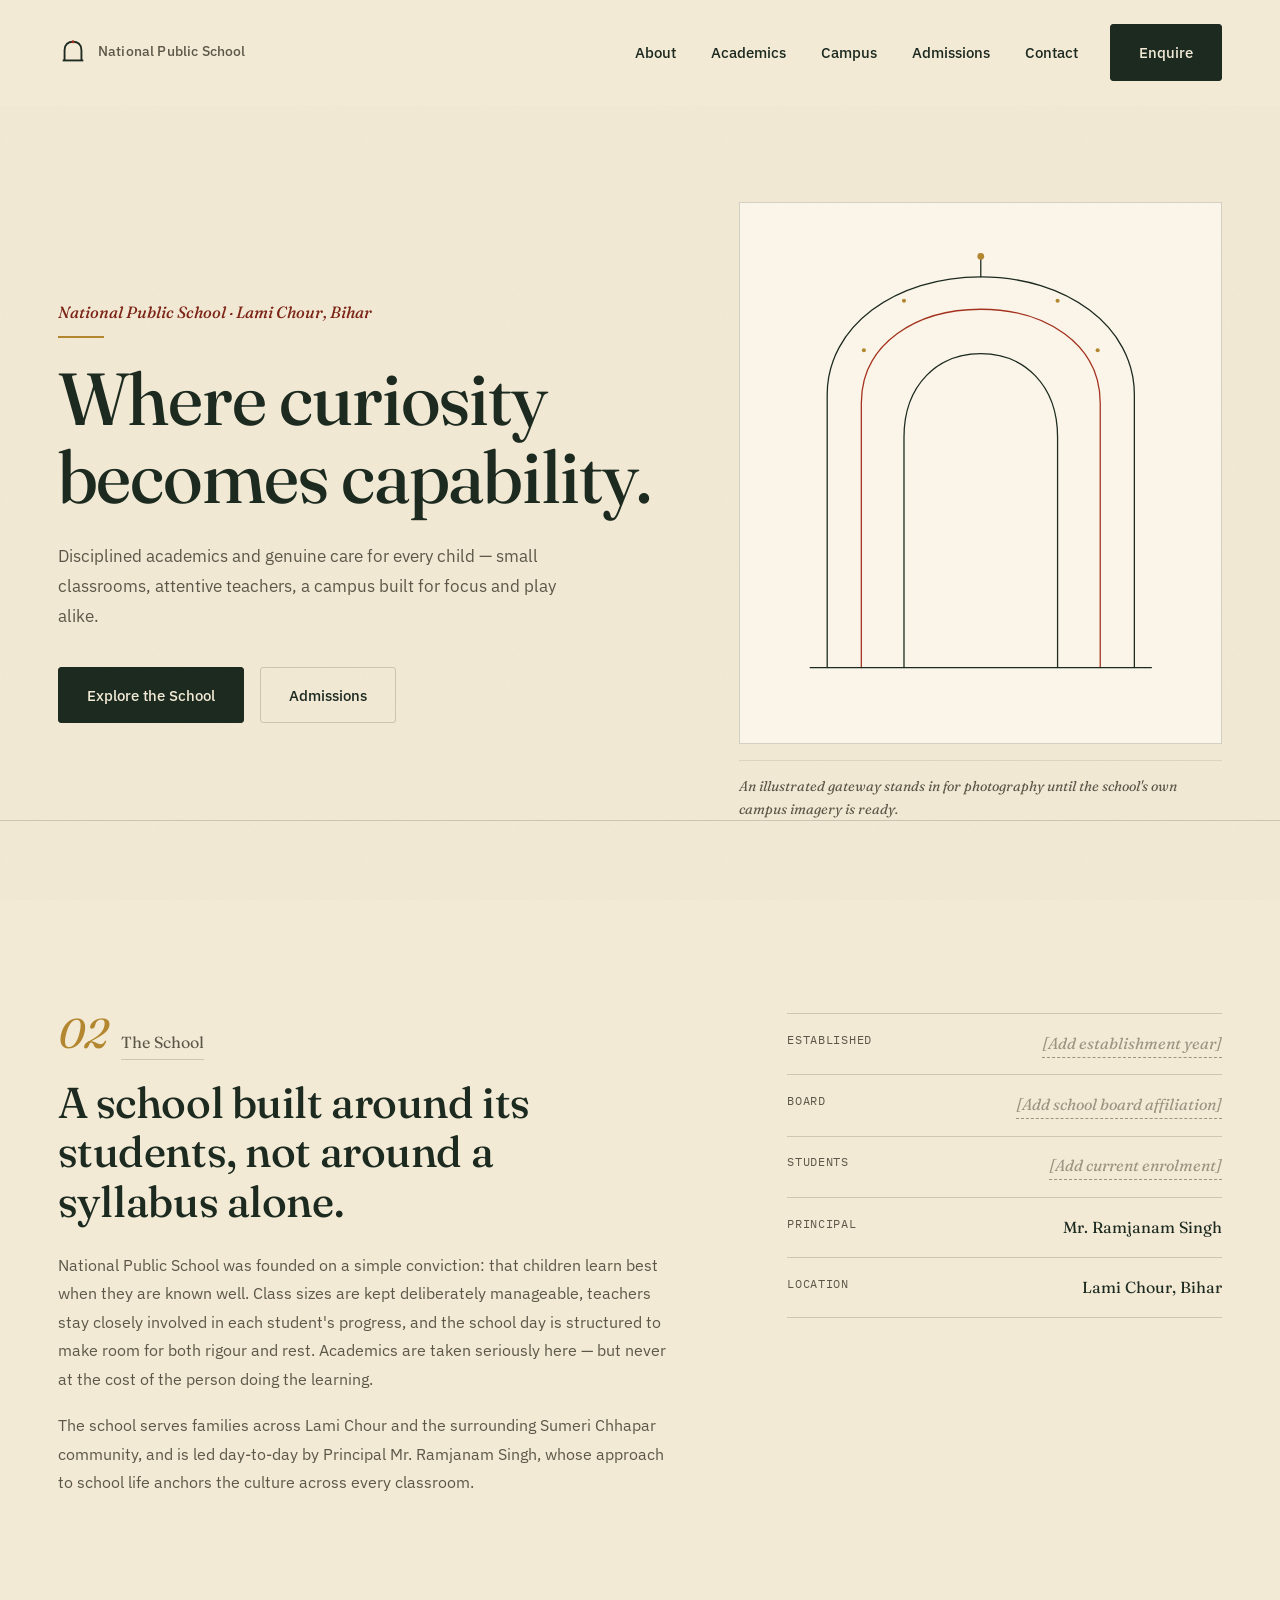
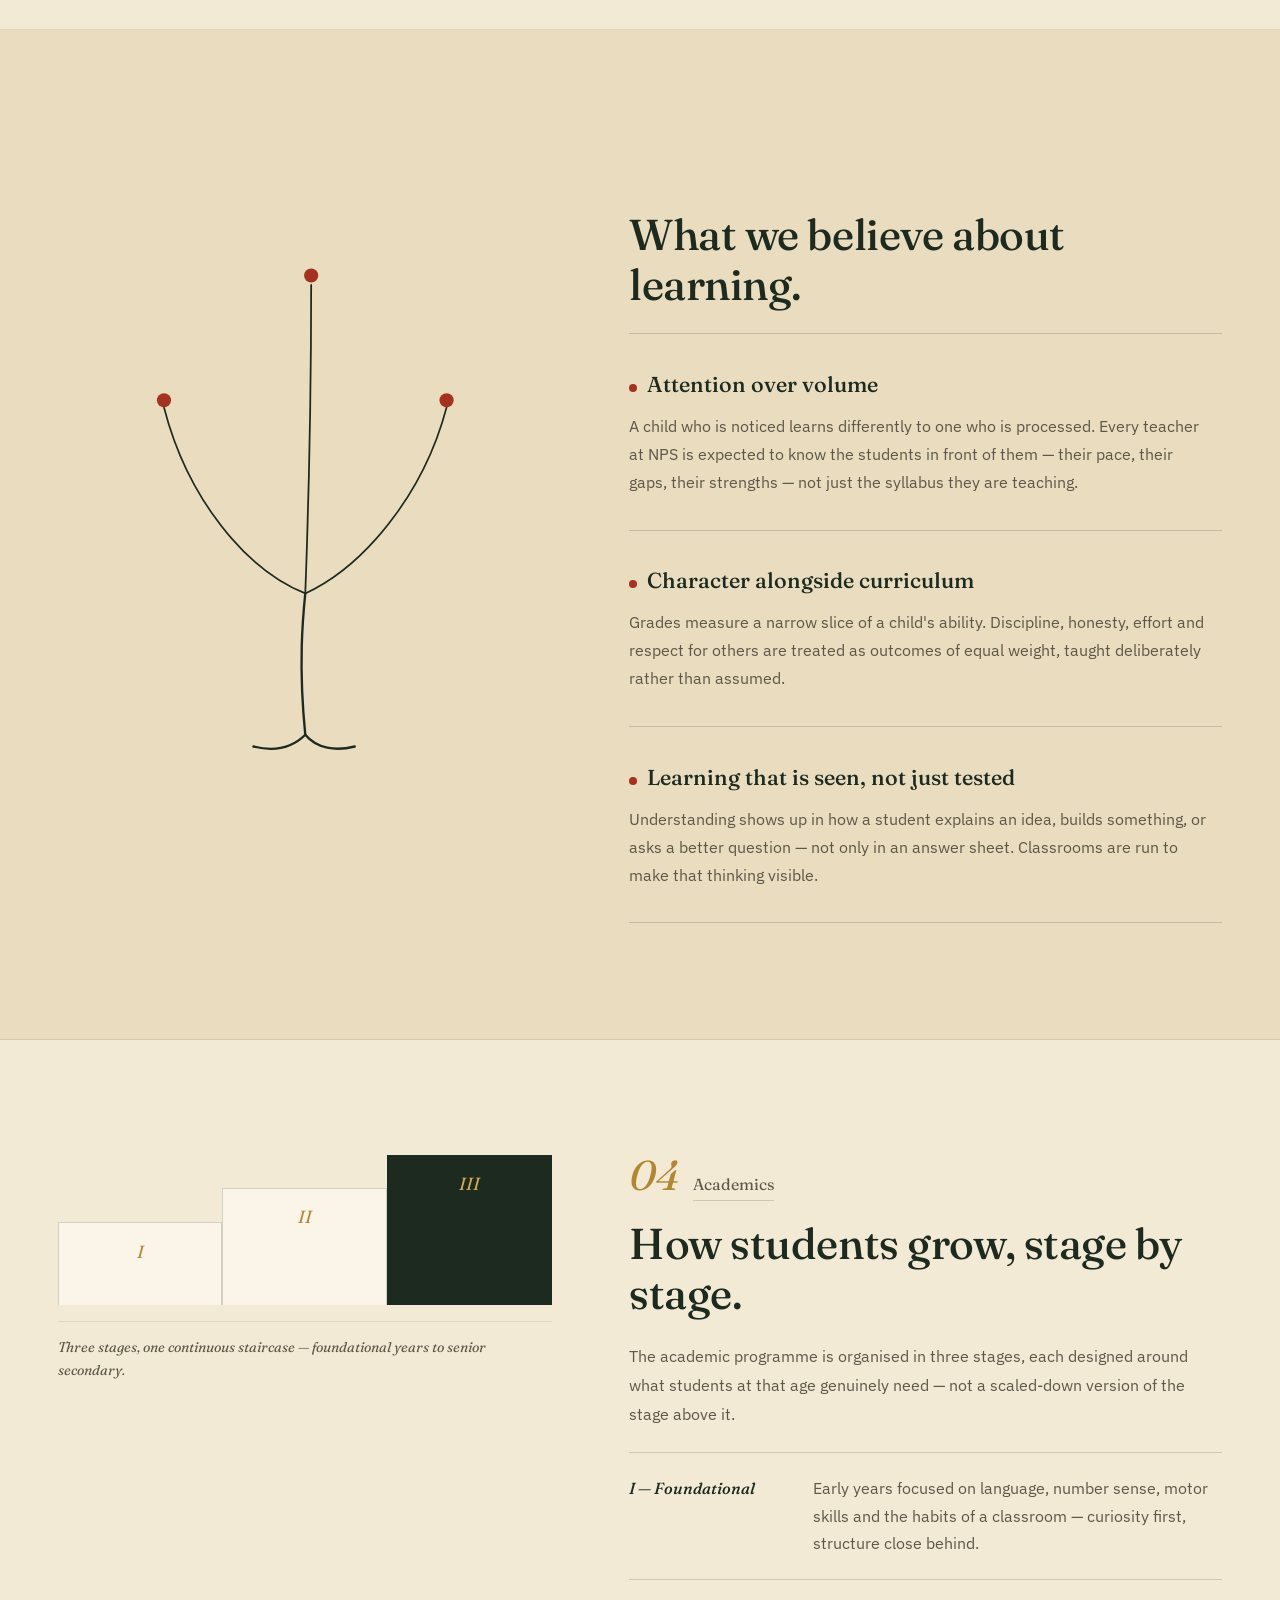
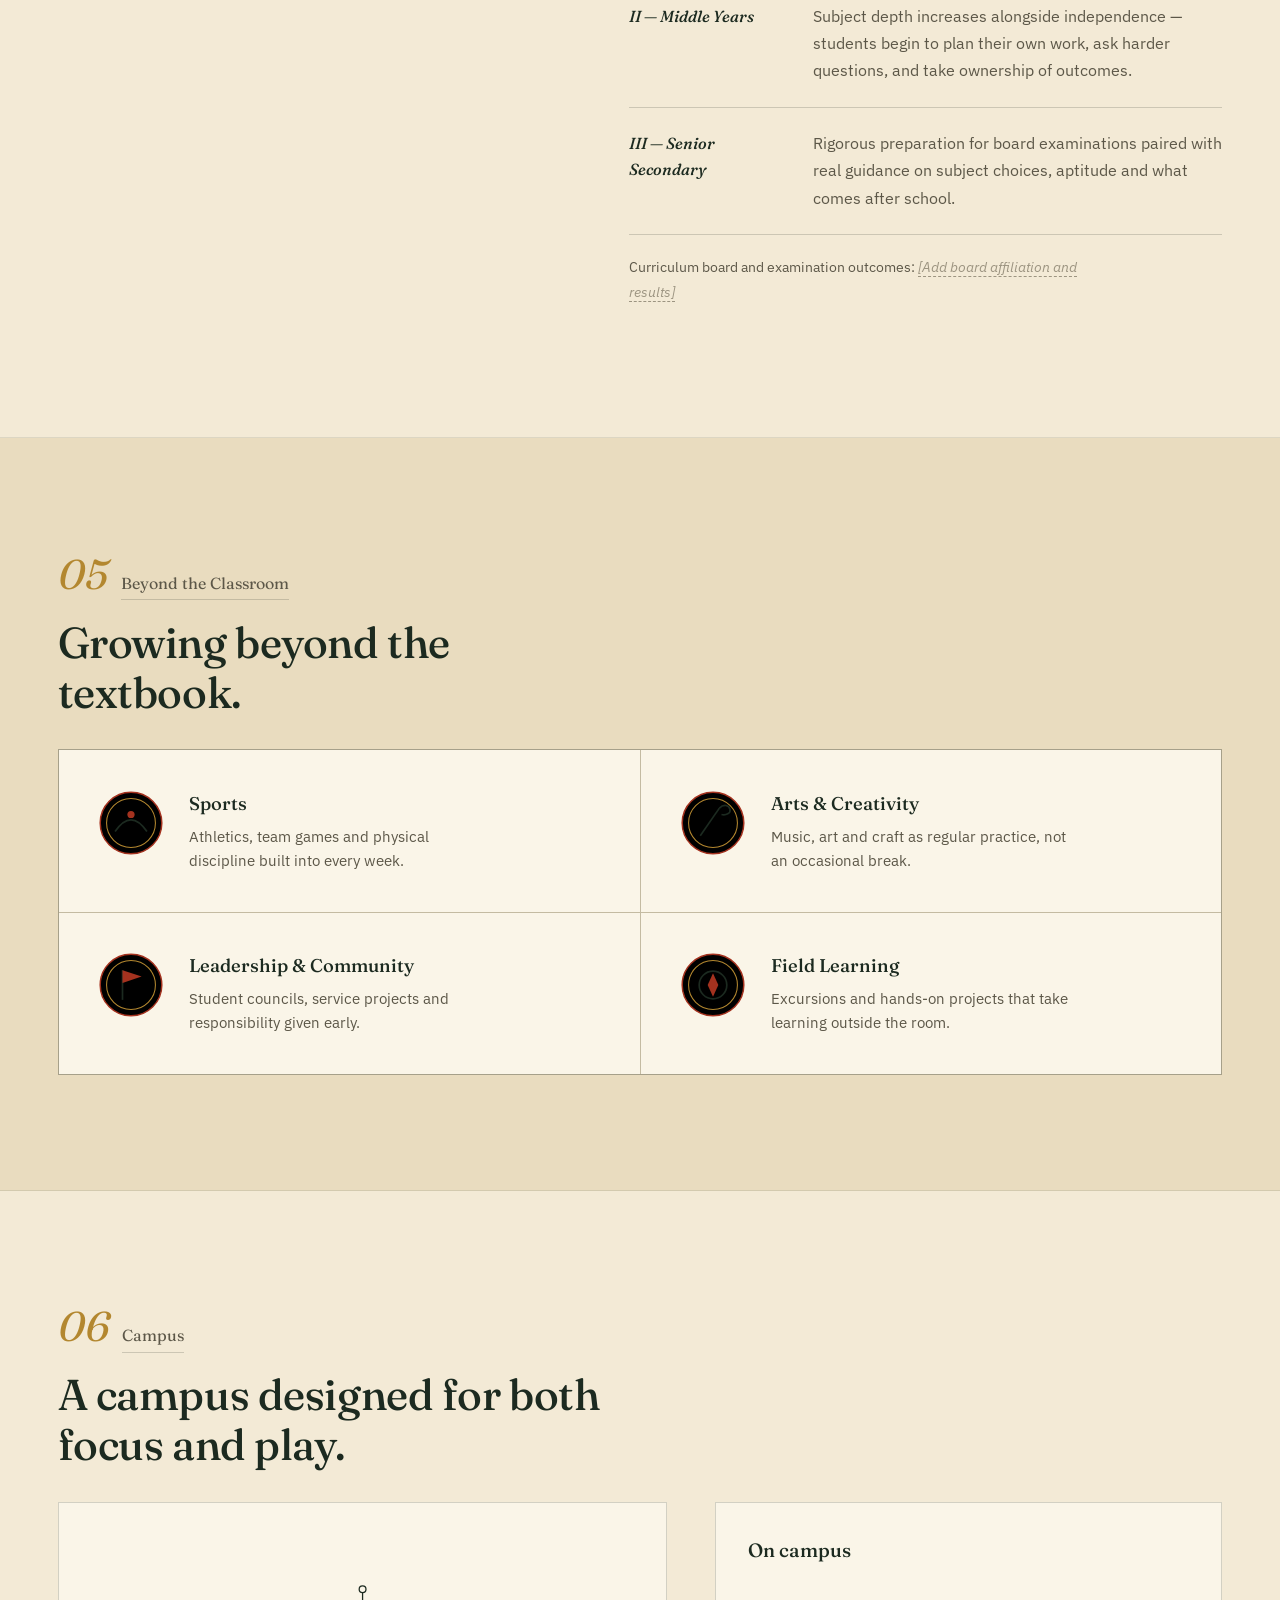
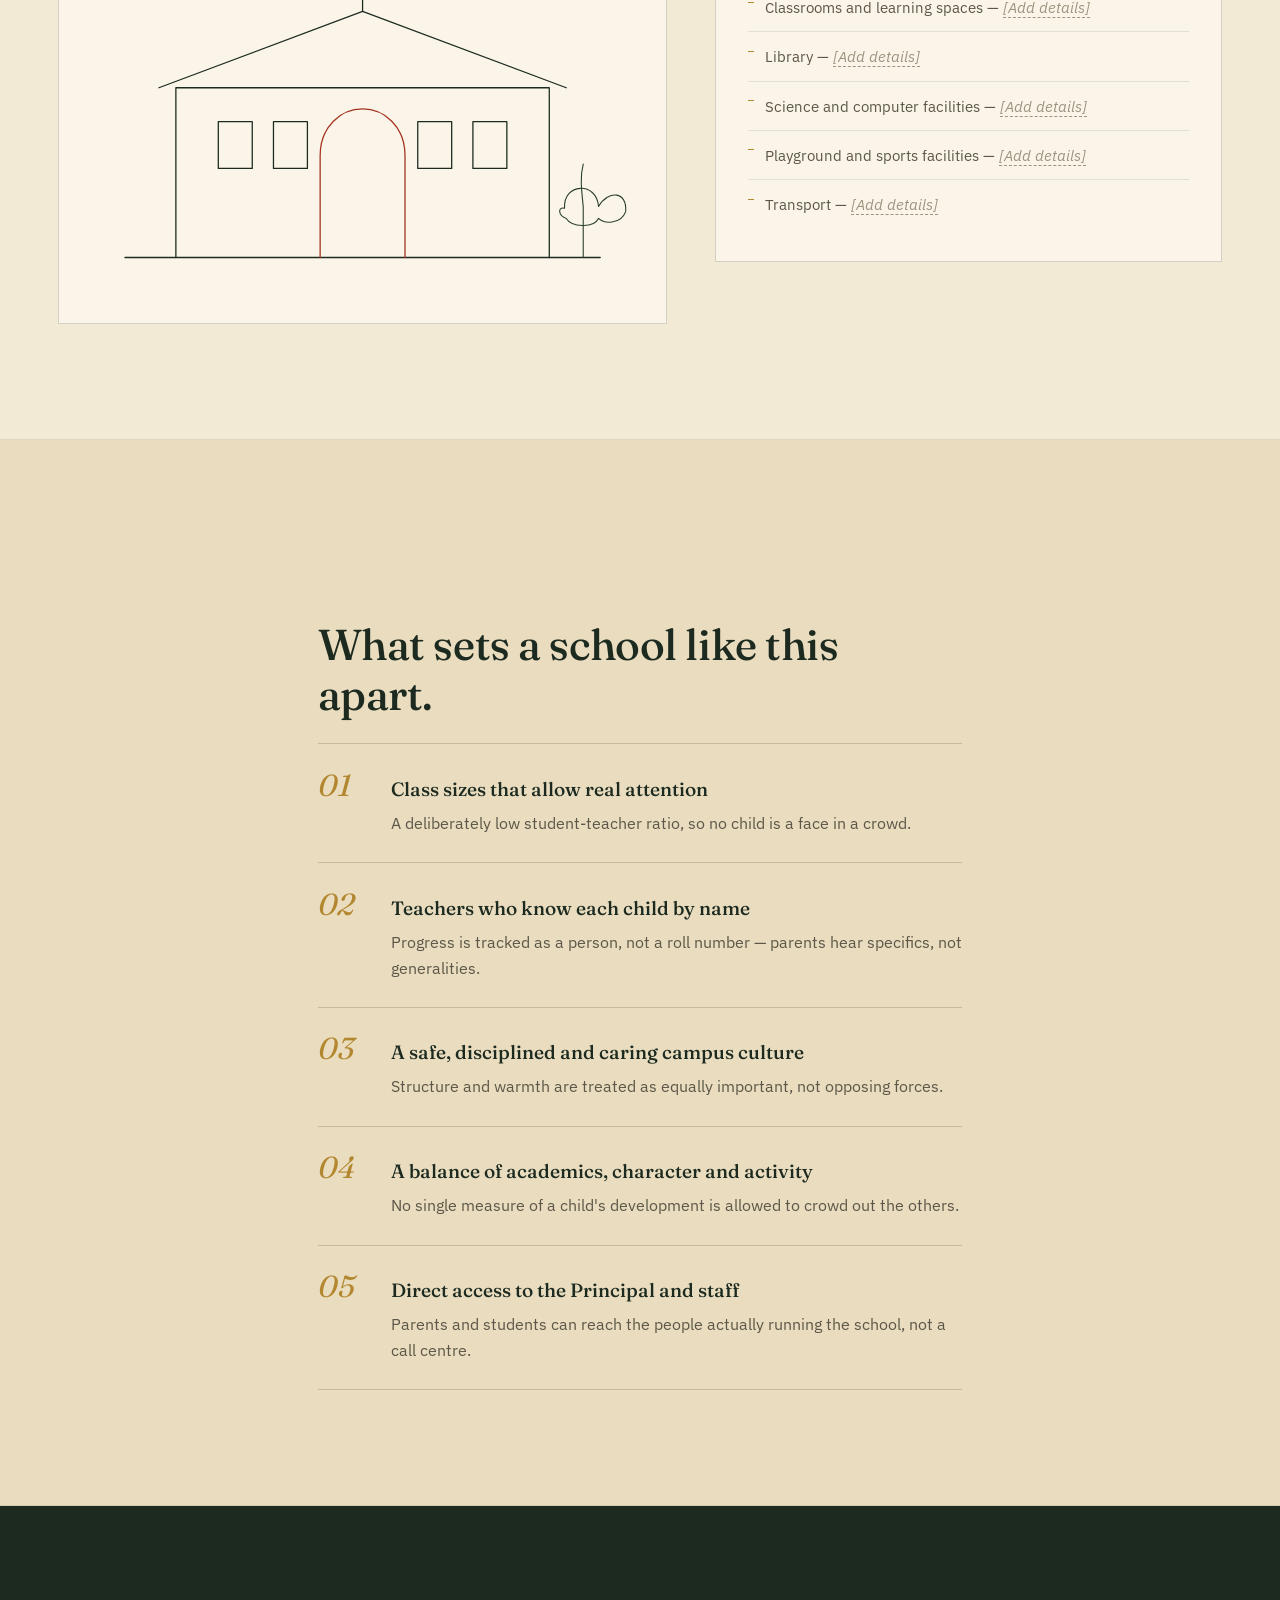
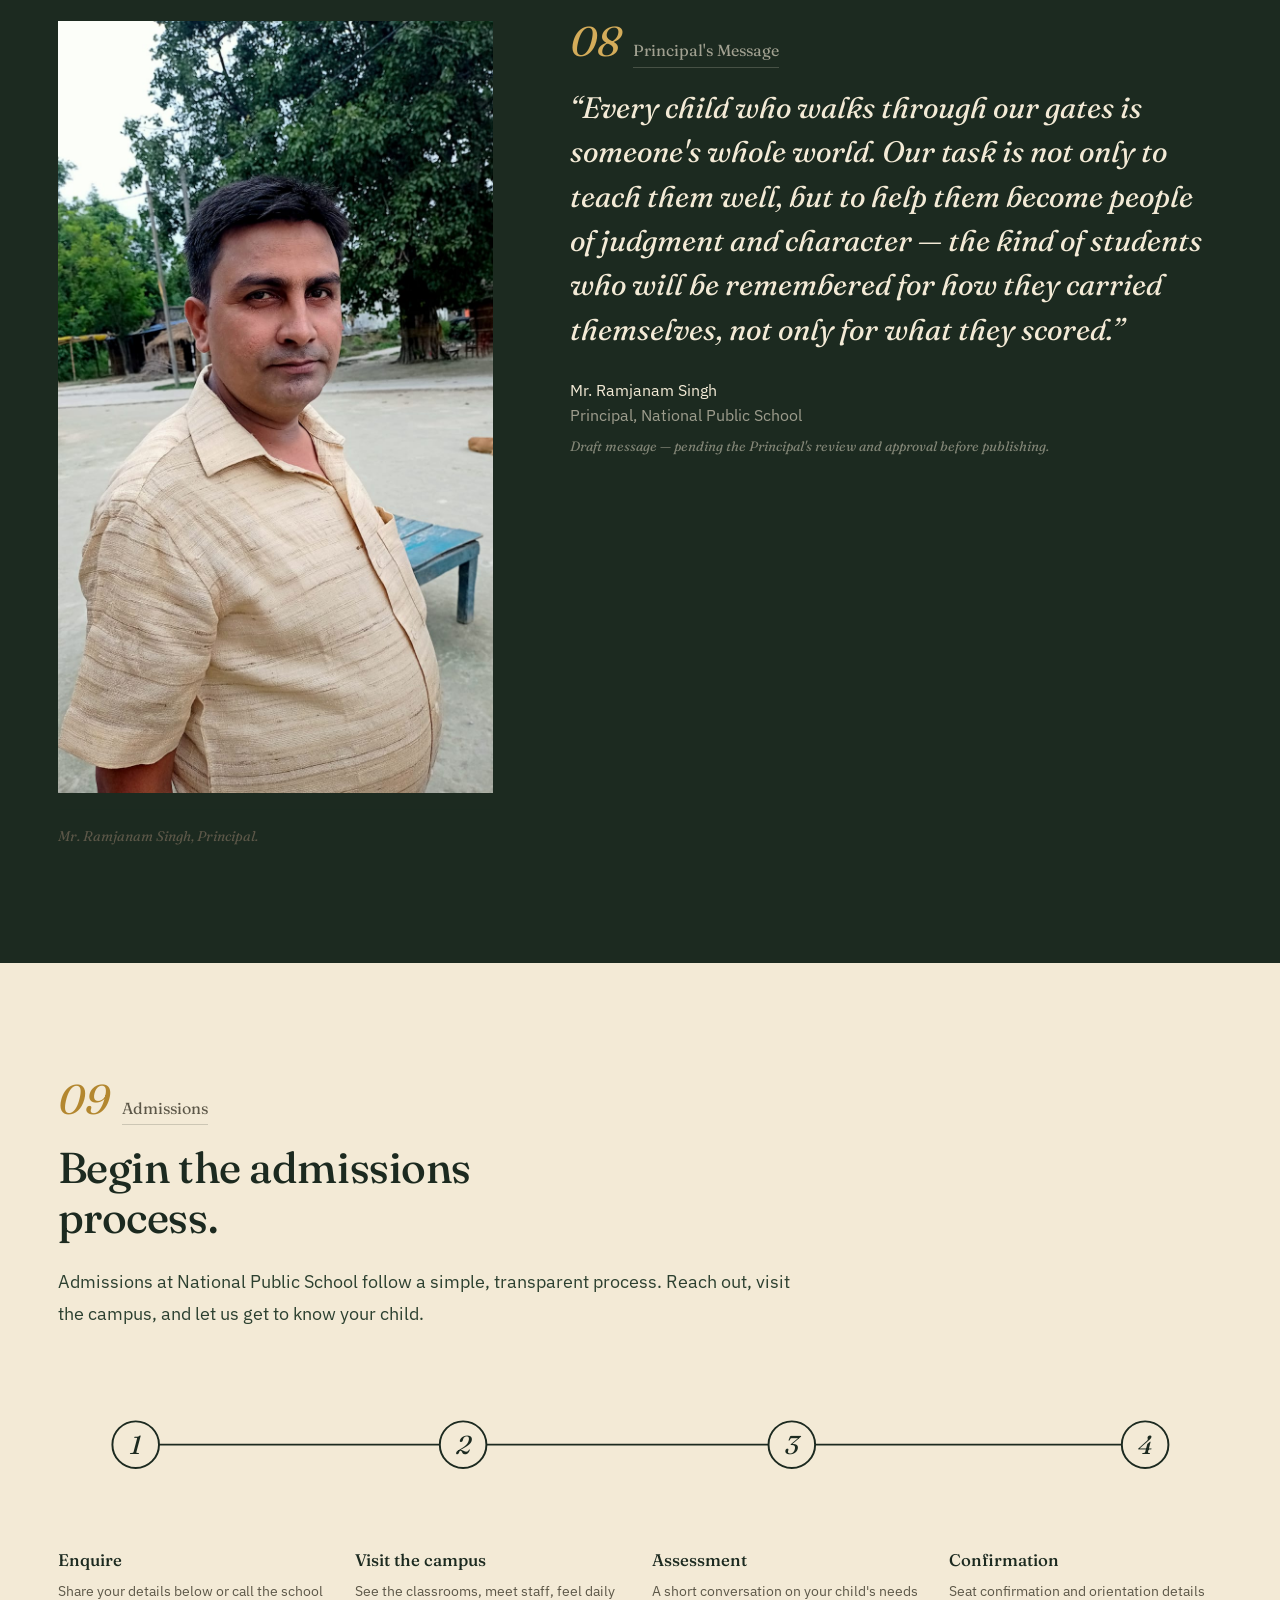
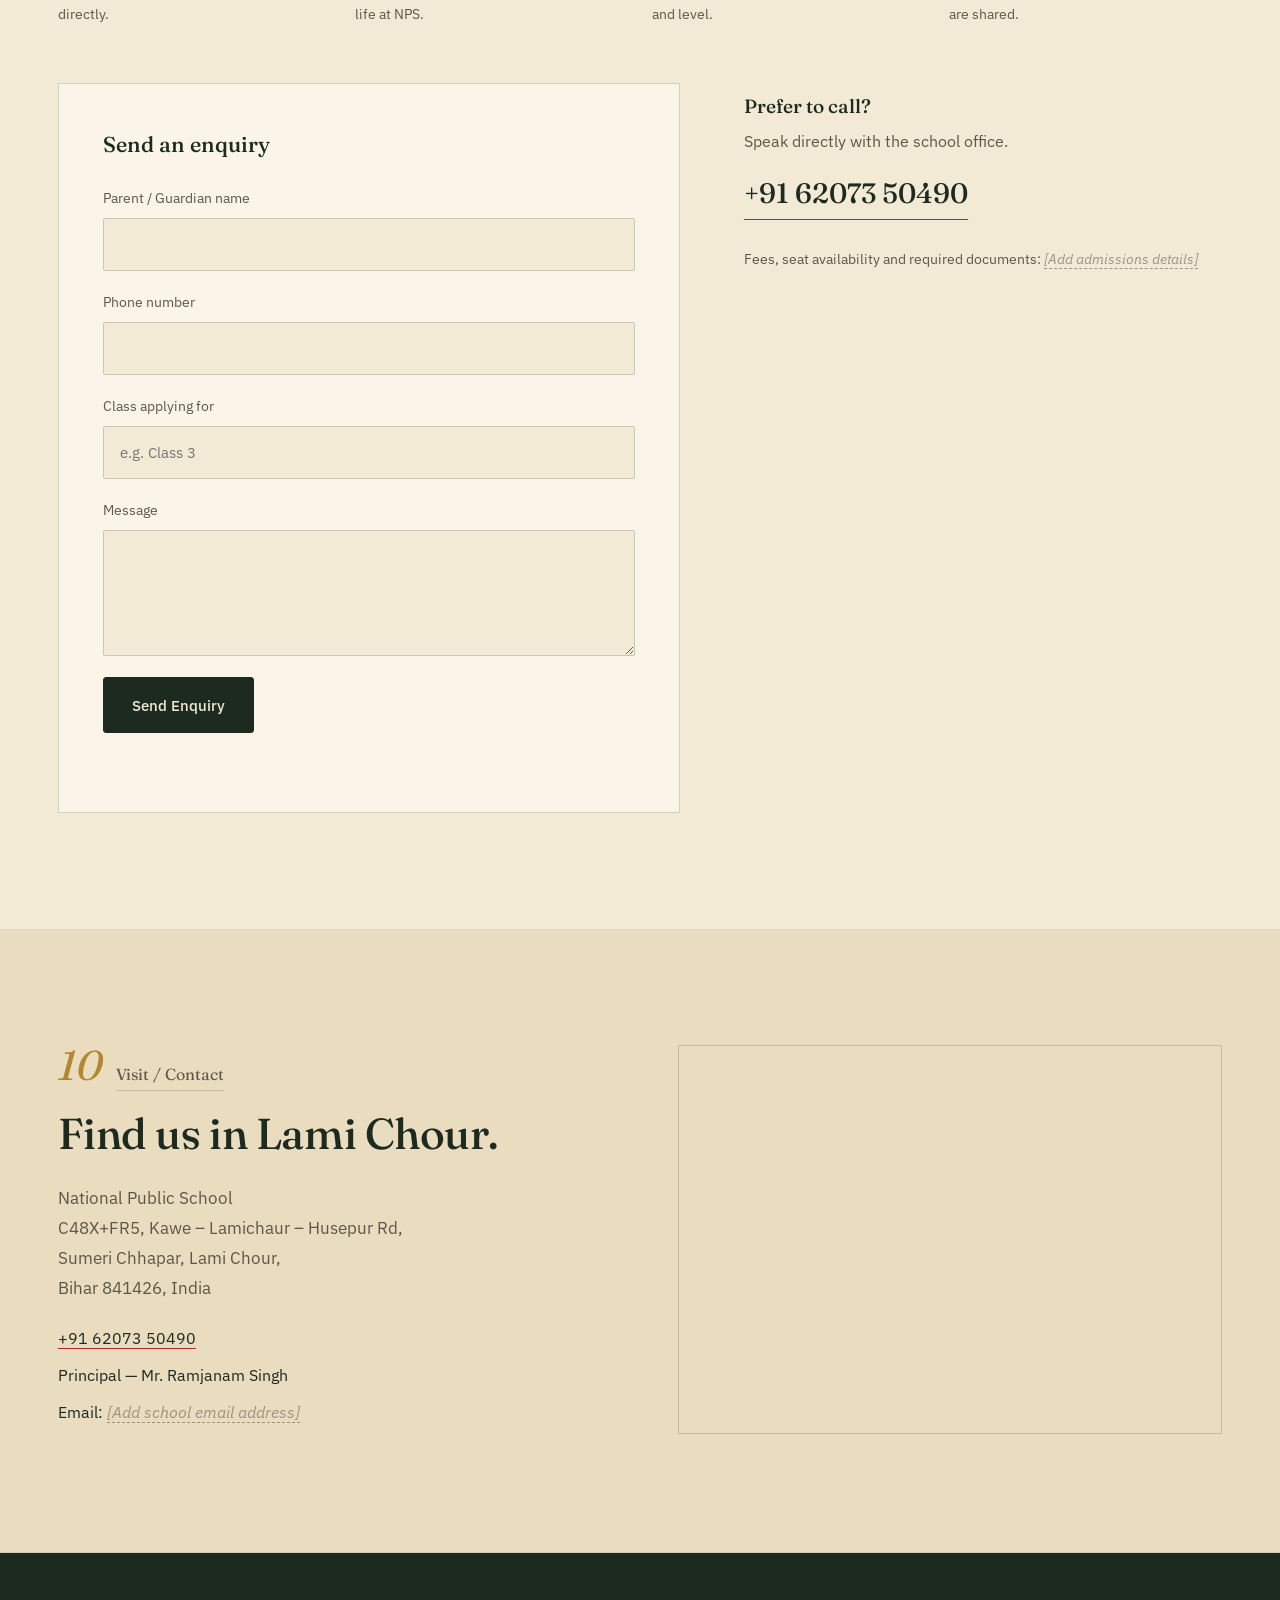
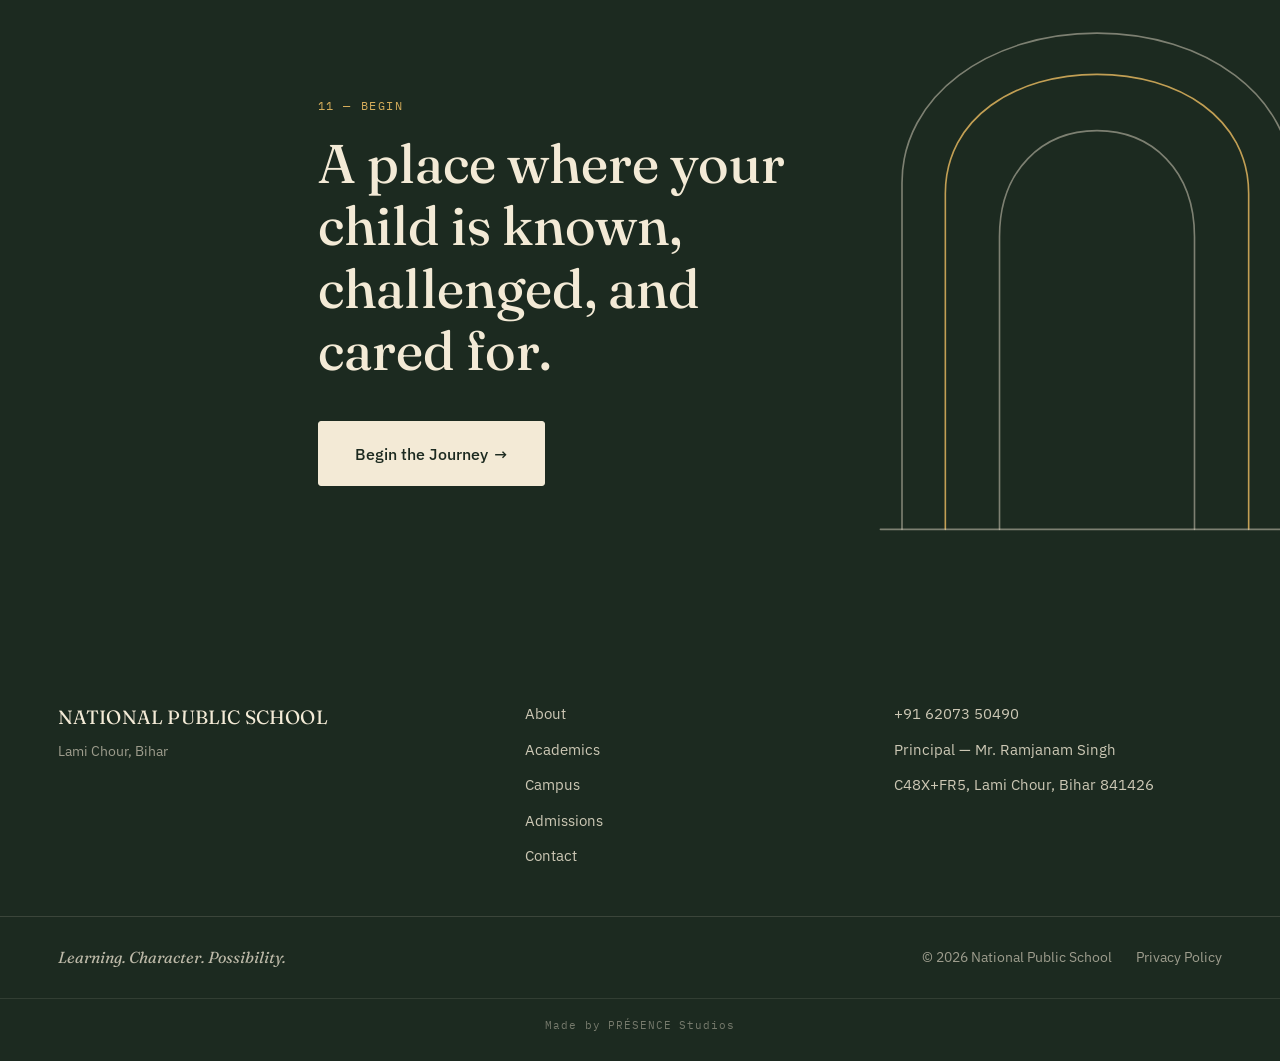
==== commit 11bc25a4: "Replace SVG seal with photo of Principal" ====
--- a/index.html
+++ b/index.html
@@ -336,12 +336,10 @@
 <section class="section section-dark" id="principal">
   <div class="container split-40-60">
     <div class="split-aside reveal">
-      <svg class="seal" viewBox="0 0 132 132" role="img" aria-label="Seal marked R S for Ramjanam Singh, Principal">
-        <circle class="seal-ring-outer" cx="66" cy="66" r="60"/>
-        <circle class="seal-ring-inner" cx="66" cy="66" r="50"/>
-        <text class="seal-text" x="66" y="78">RS</text>
-      </svg>
-      <p class="img-note">Photograph pending — sealed with the Principal's initials until portraiture is available.</p>
+  <div class="seal-photo">
+    <img src="Mama.jpg" alt="Mr. Ramjanam Singh, Principal of National Public School">
+  </div>
+  <p class="img-note">Mr. Ramjanam Singh, Principal.</p>
     </div>
     <div class="split-main">
       <div class="section-mark reveal"><span class="mark-num">08</span><span class="mark-label">Principal's Message</span></div>
